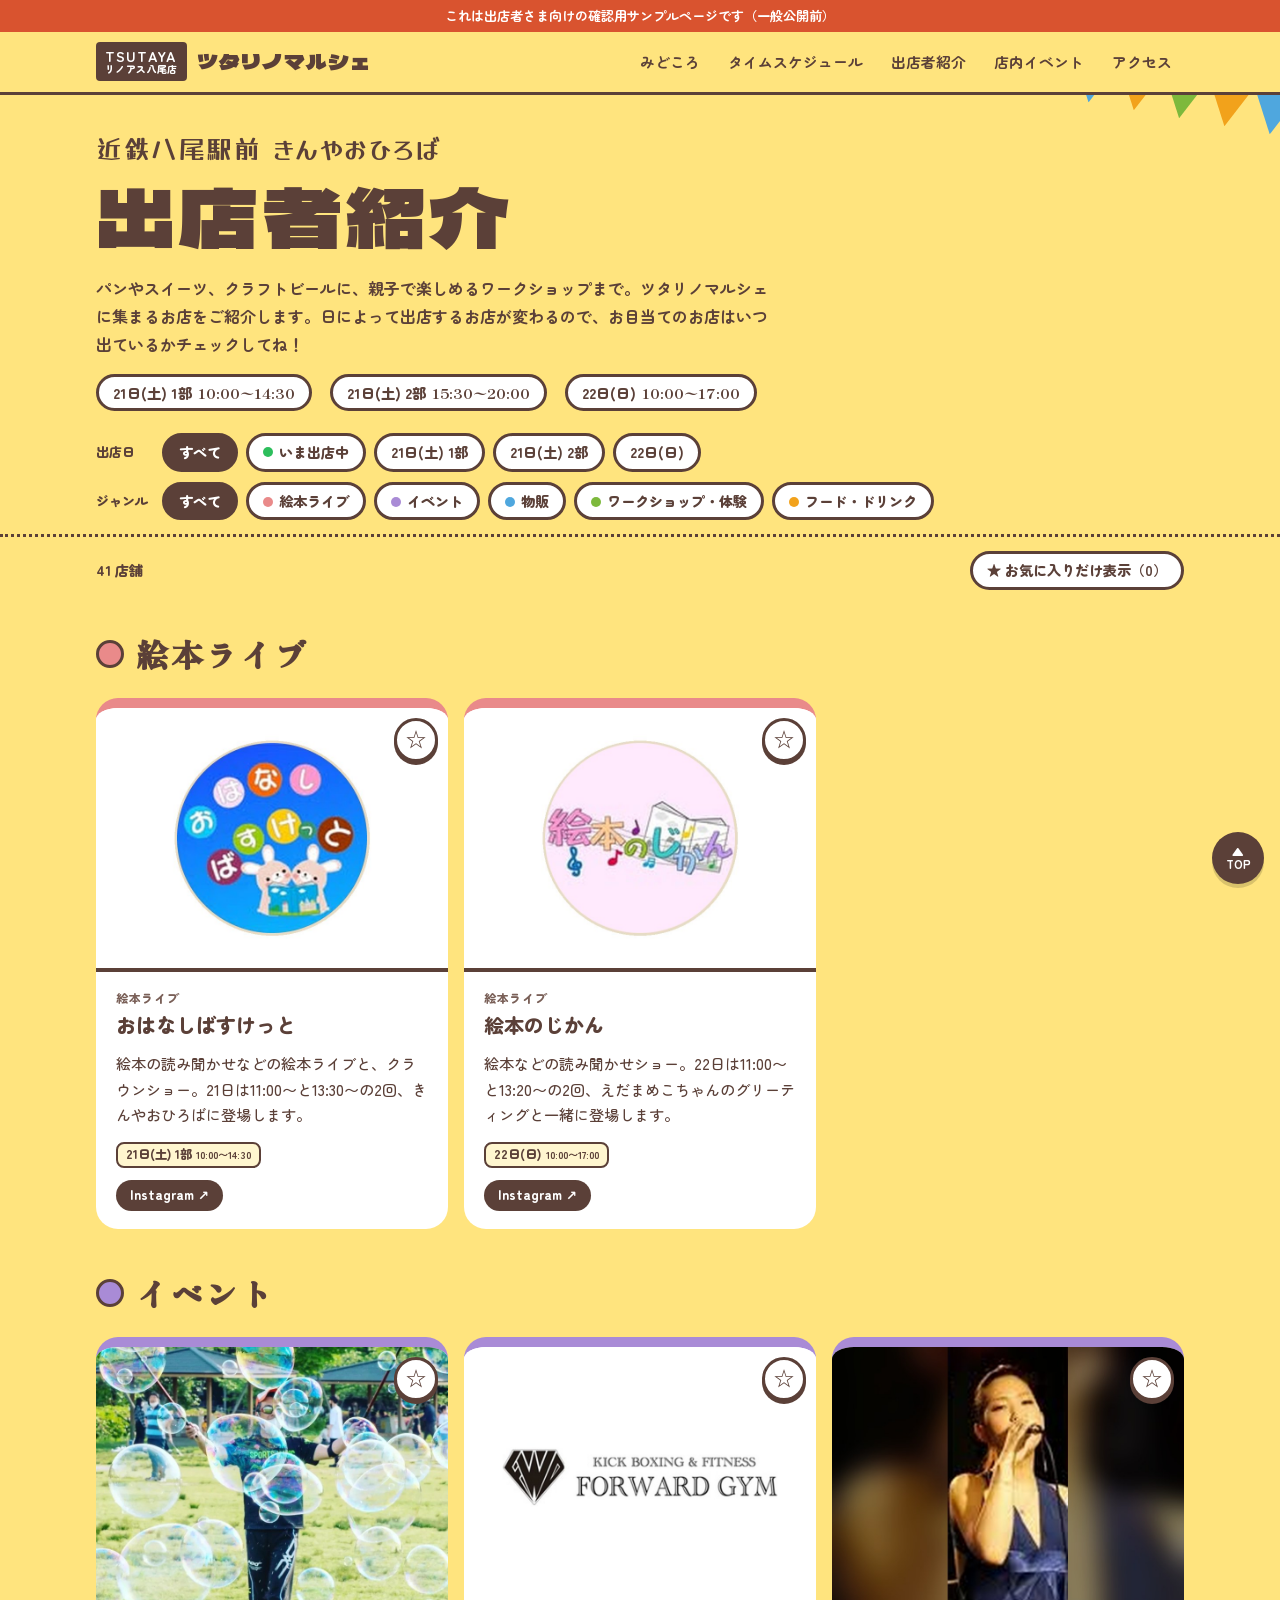
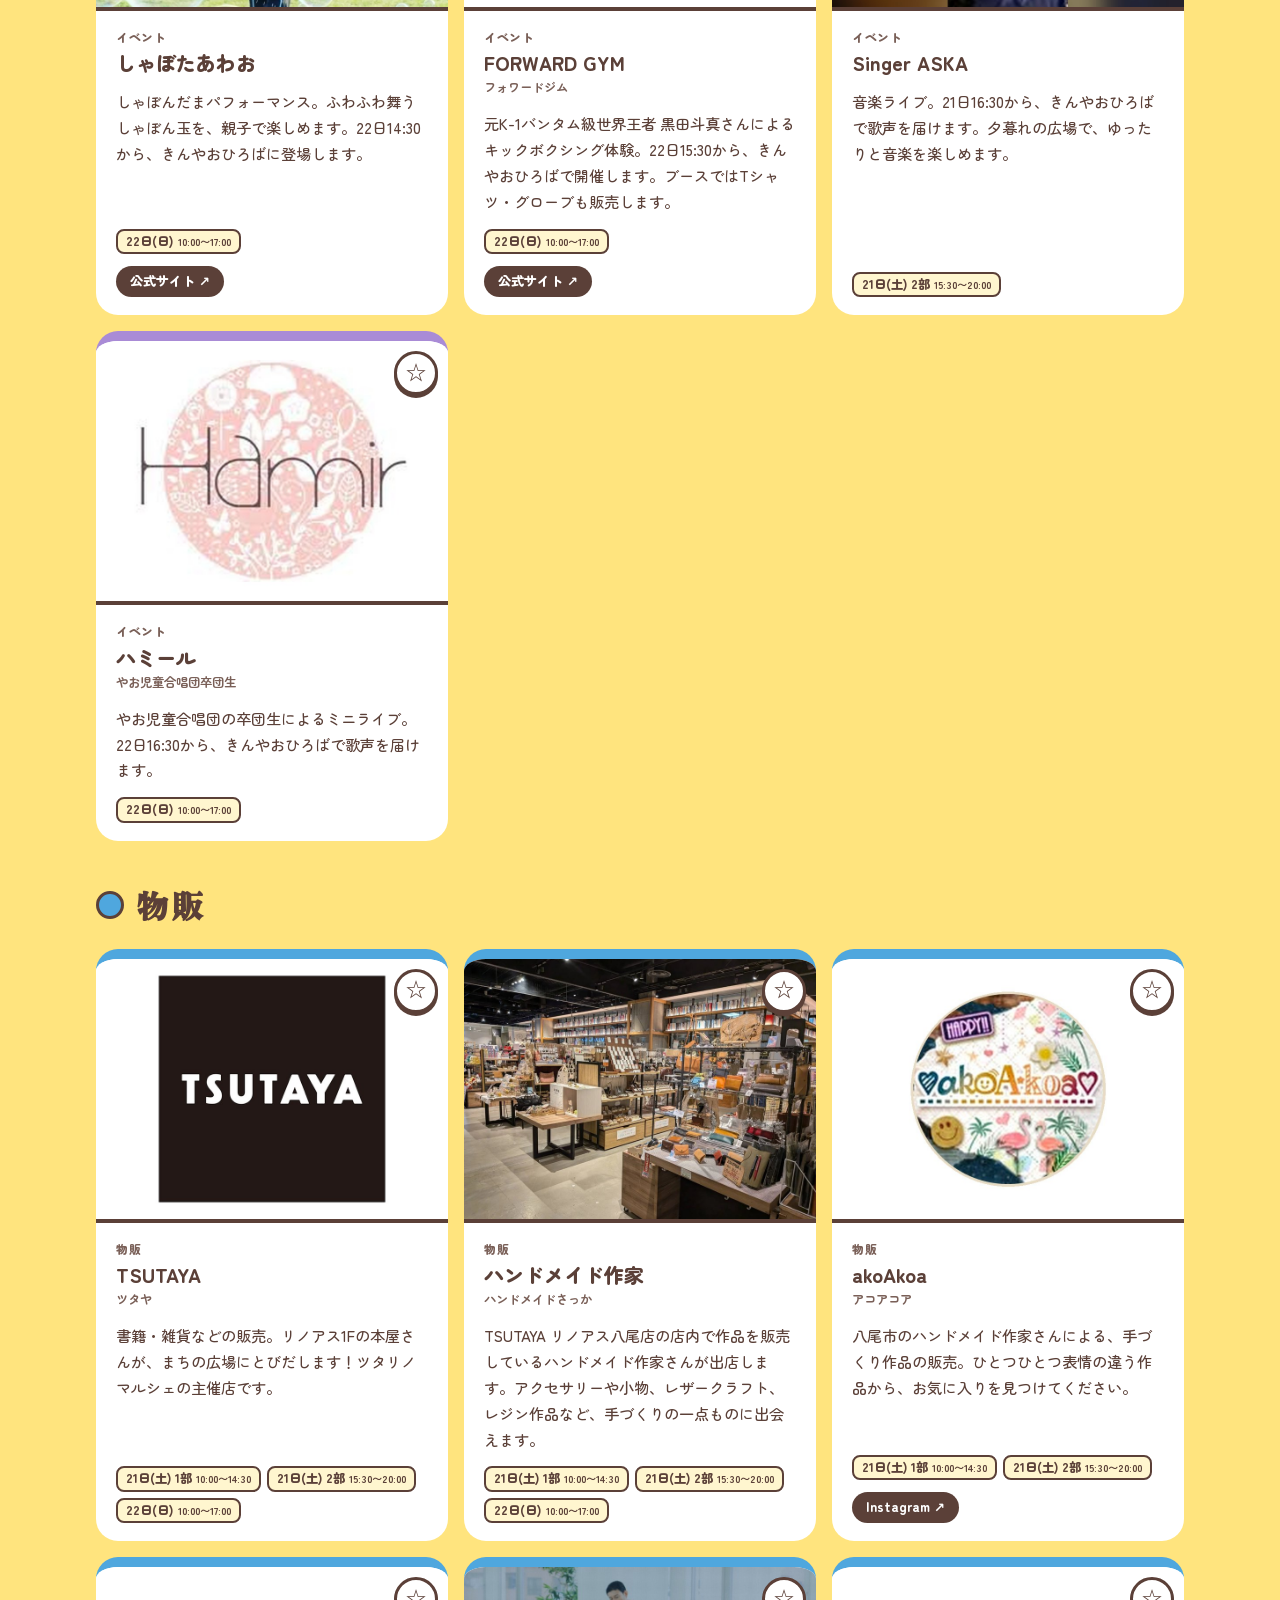
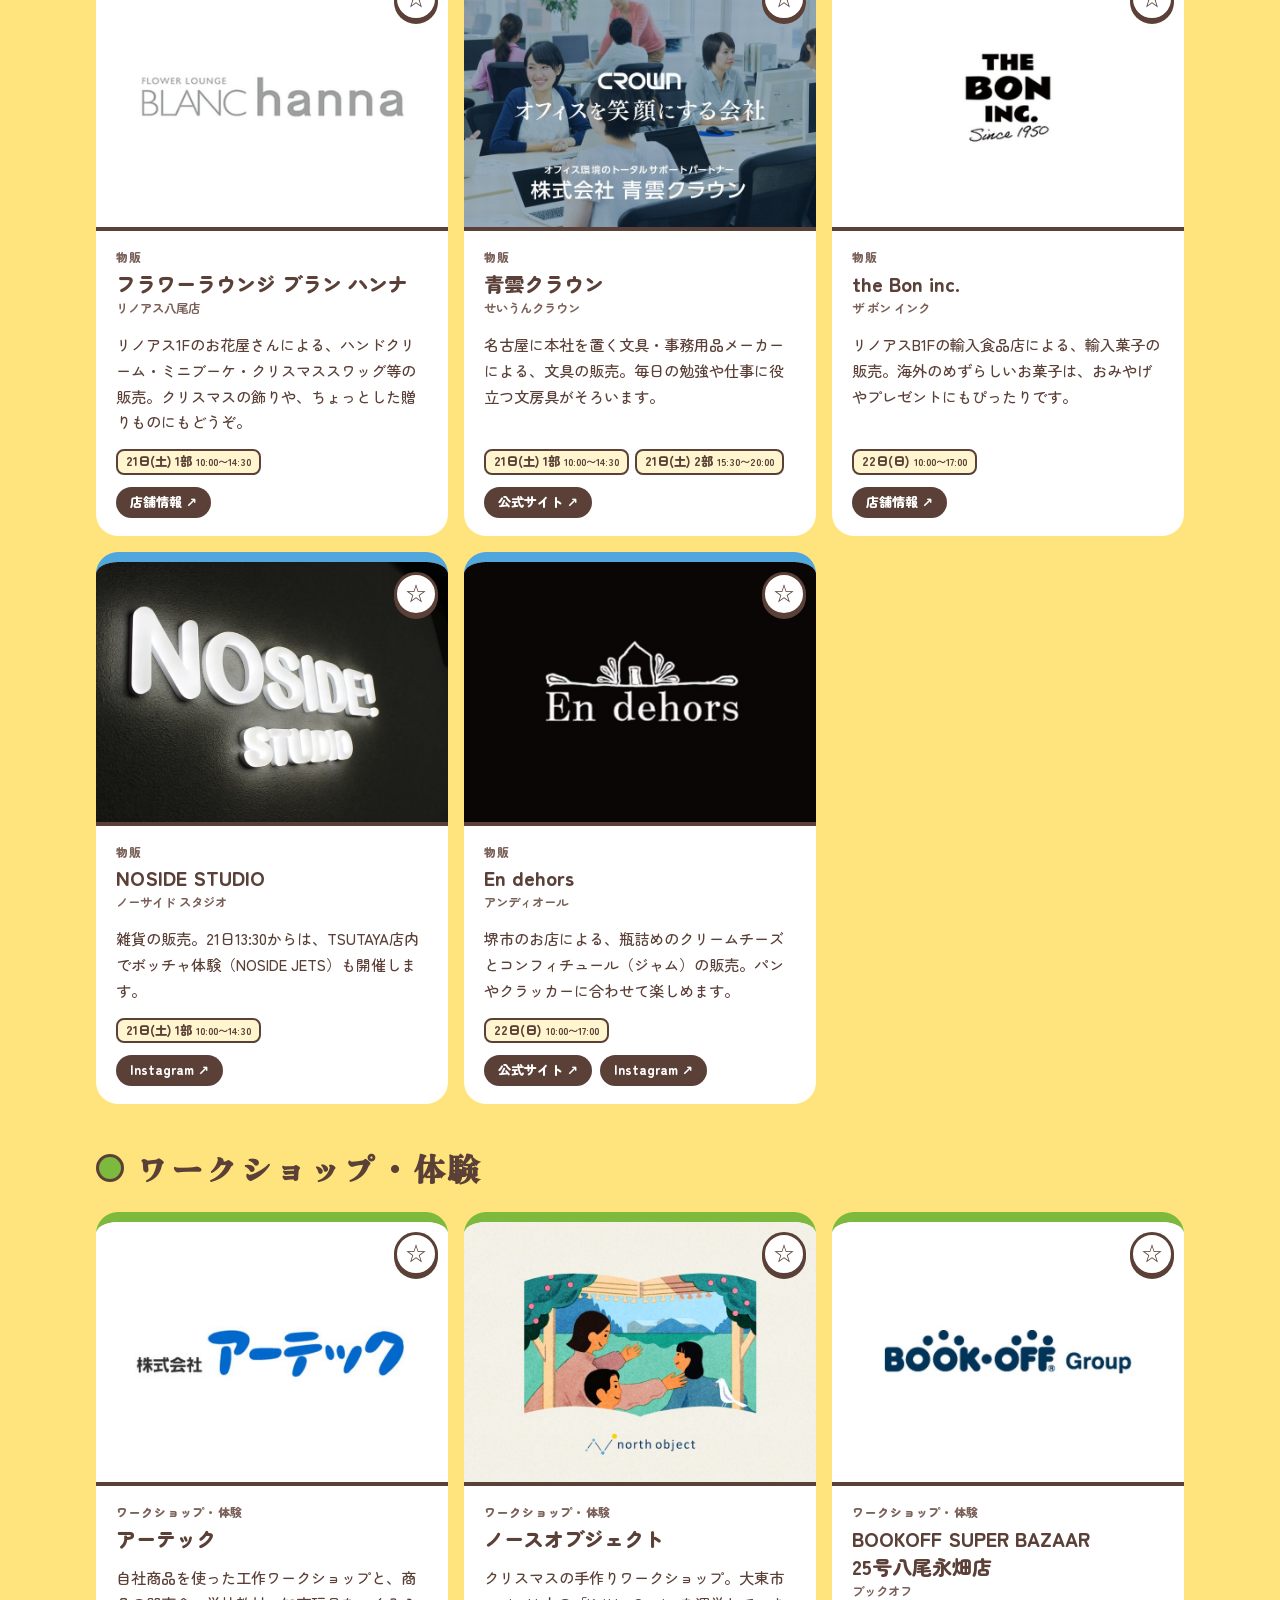
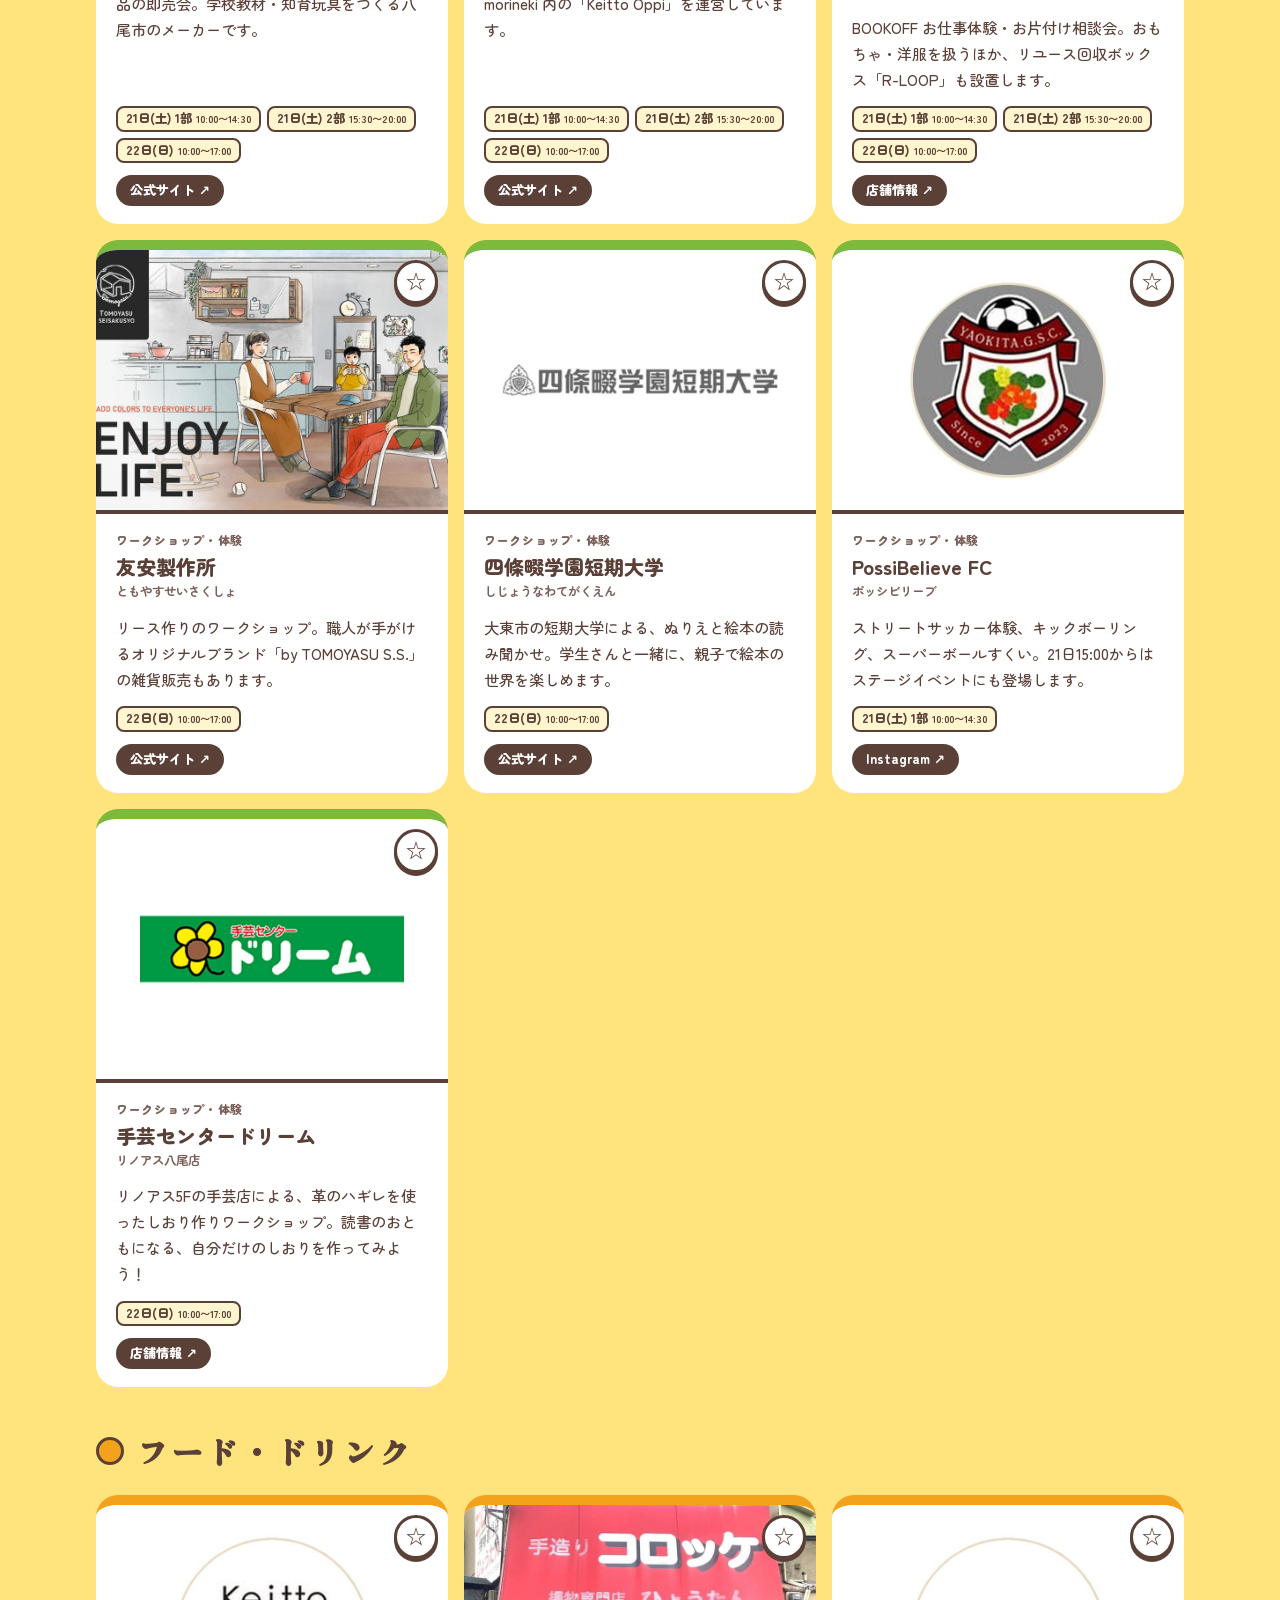
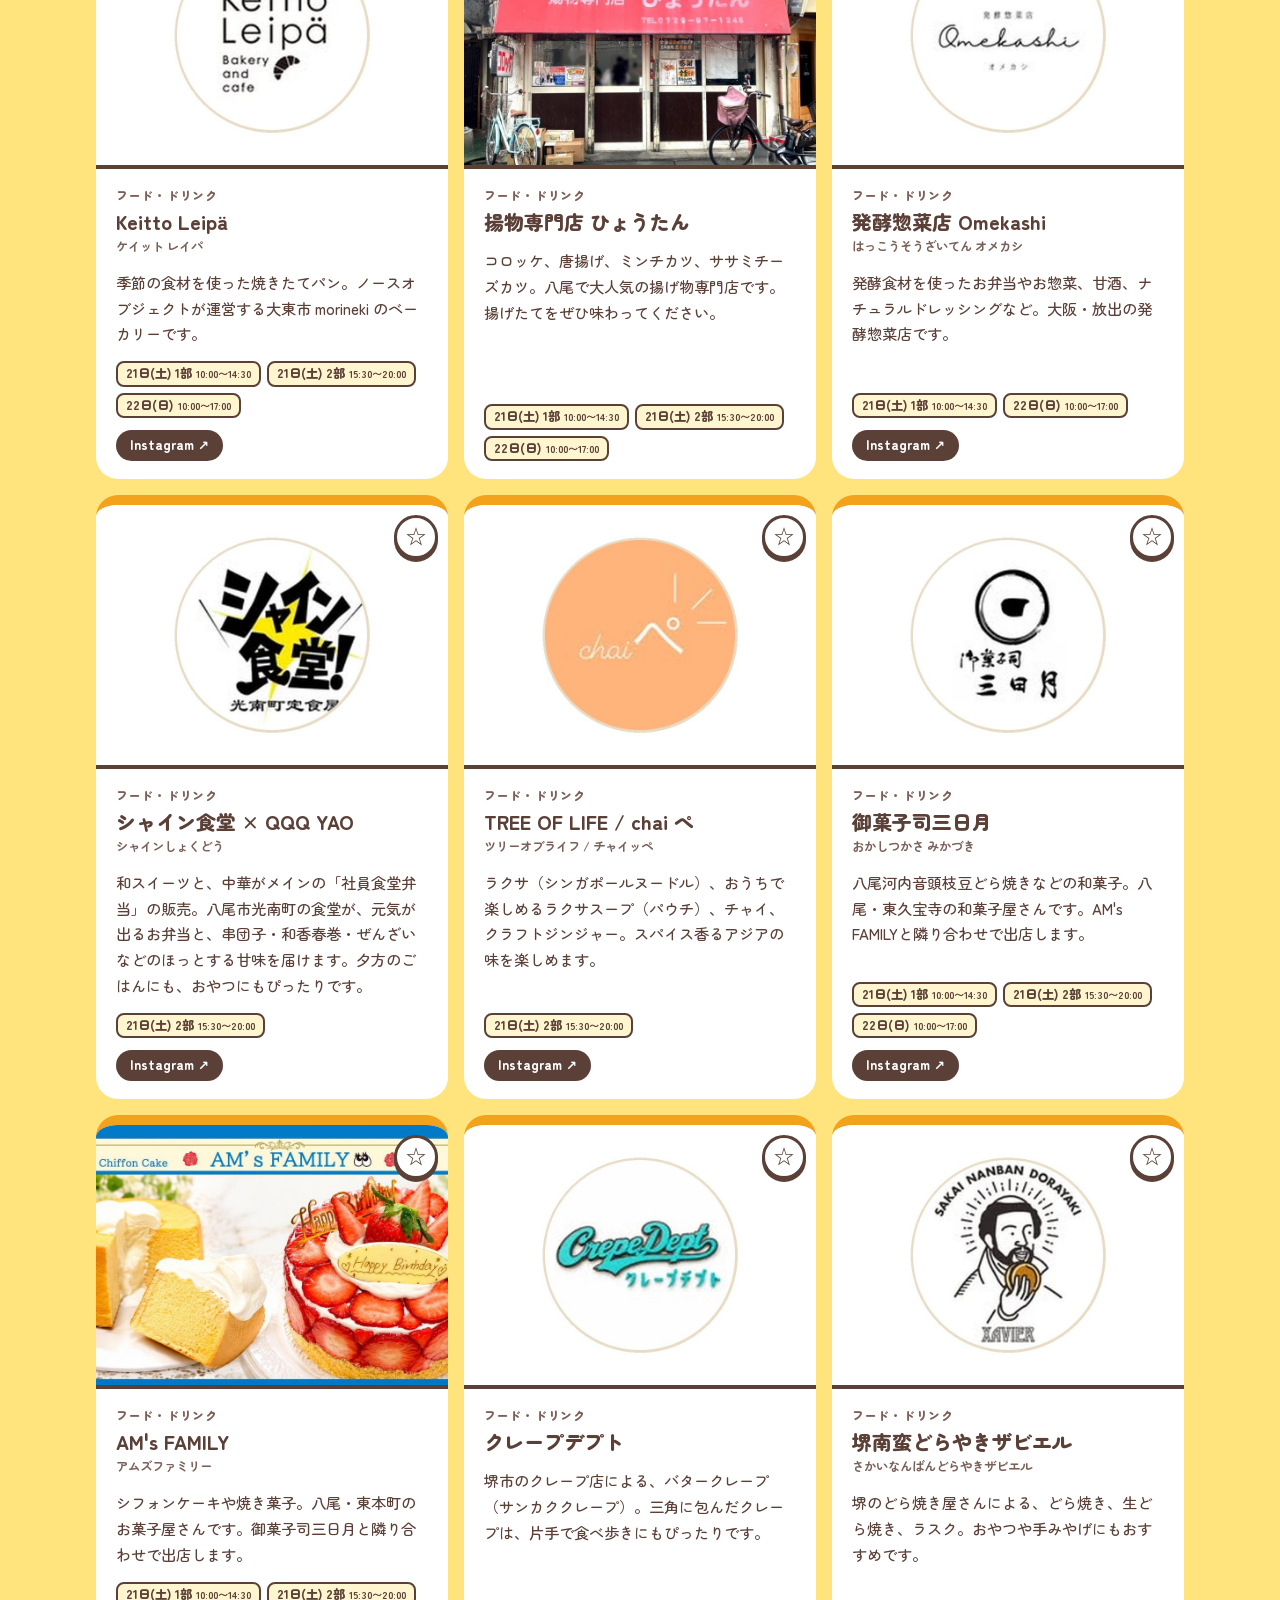
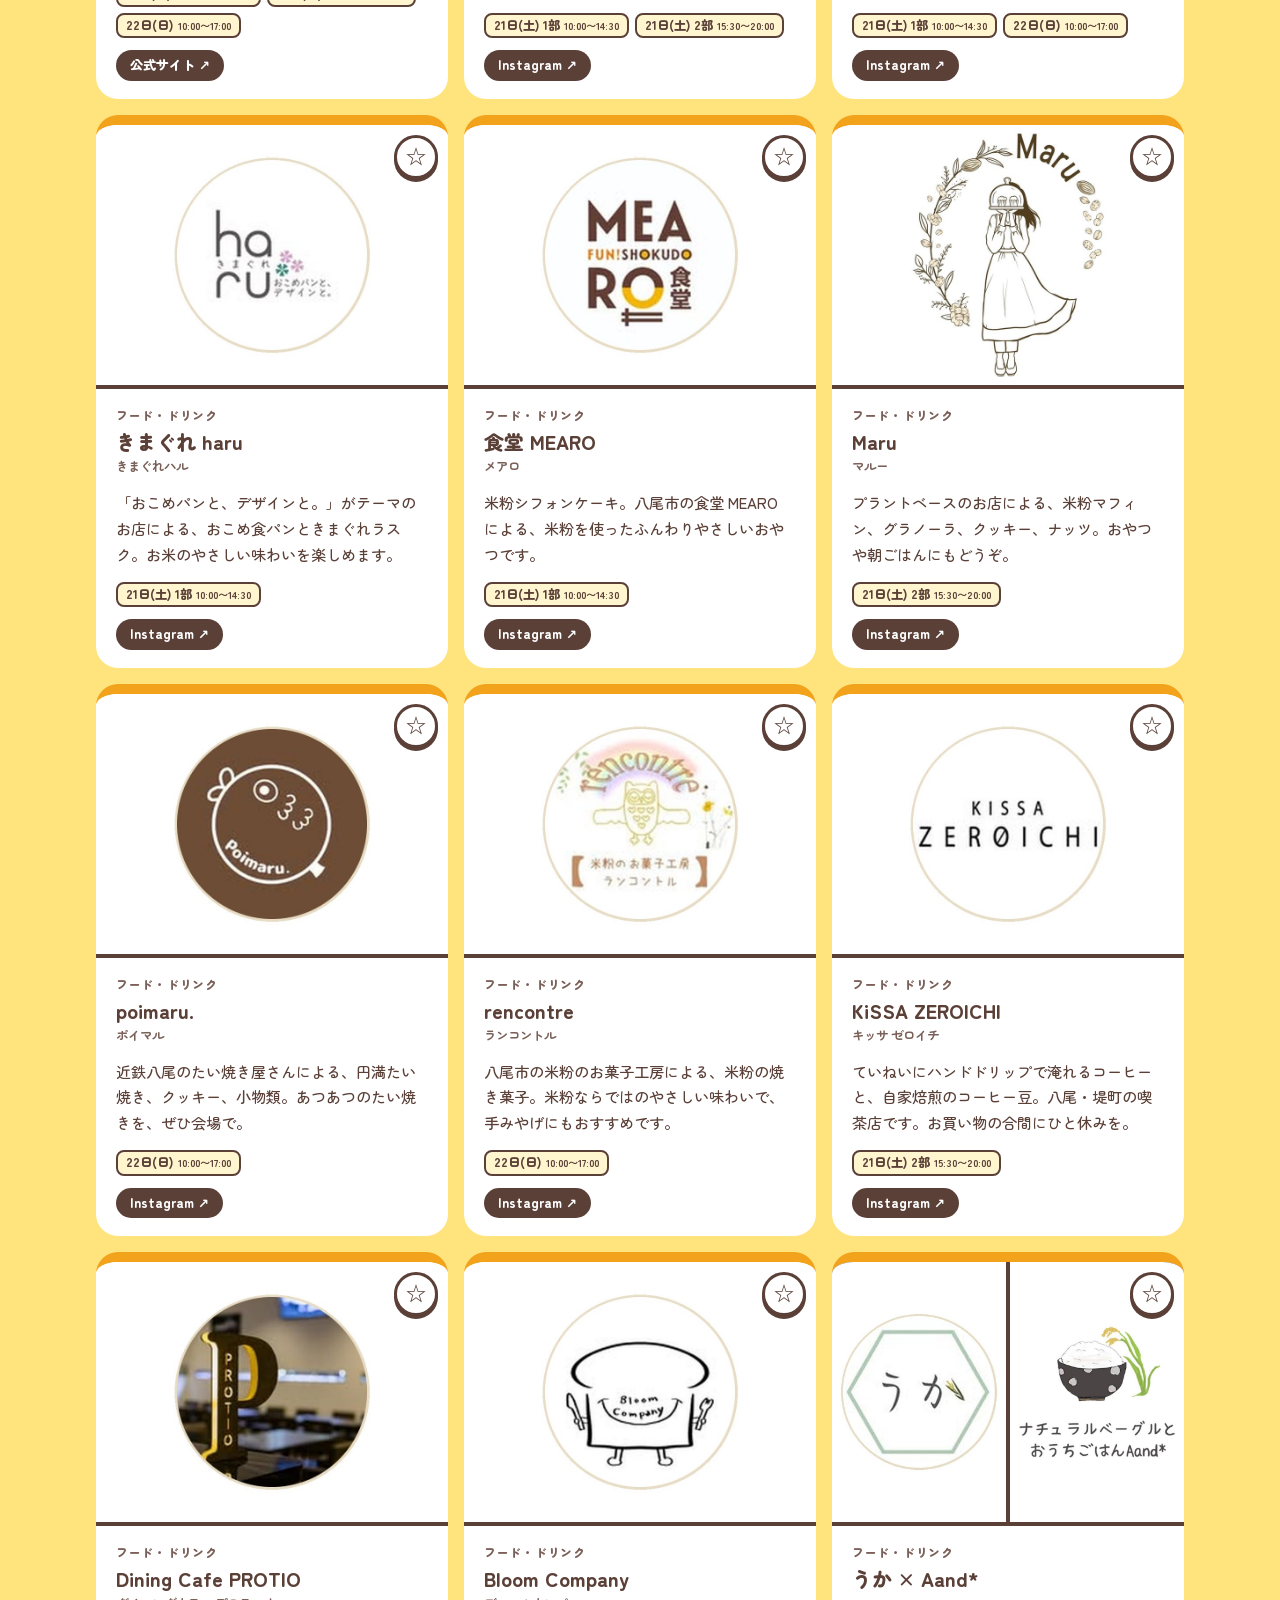
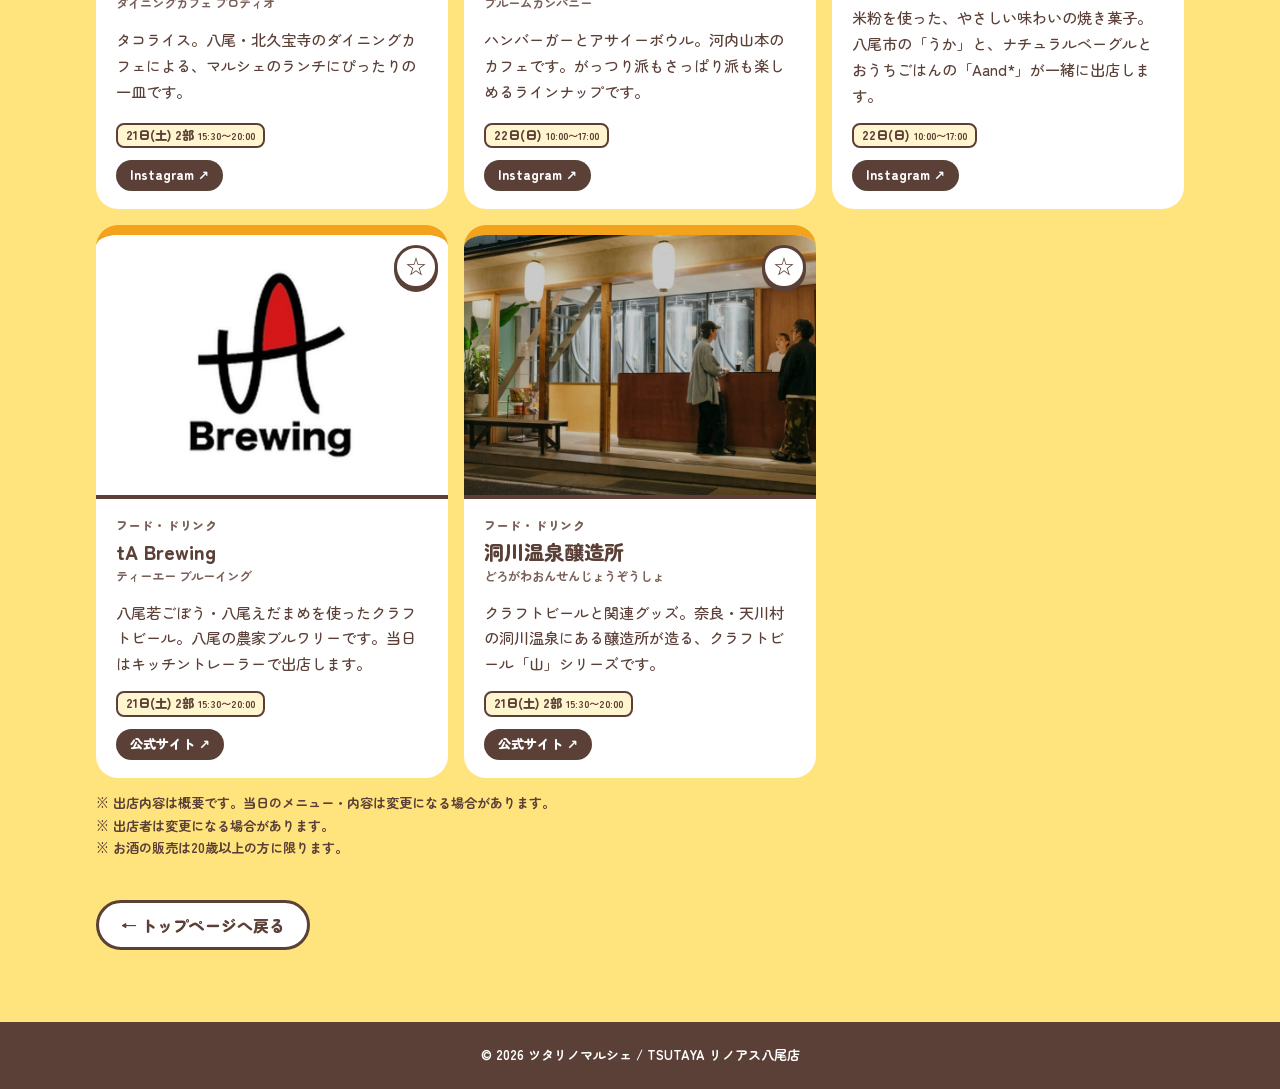
==== vendors.html @ a85e58d7 "Maru のリンクを Instagram に変更 Co-Authored-By: Claude Opus 5.5 <noreply@anthropic.com>" ====
<!doctype html>
<html lang="ja">
<head>
<meta charset="utf-8">
<meta name="viewport" content="width=device-width,initial-scale=1">
<!-- 確認用サンプル：本番公開時はこの行と下の sample-bar を削除 -->
<meta name="robots" content="noindex,nofollow">
<link rel="manifest" href="manifest.webmanifest">
<meta name="theme-color" content="#5B4038">
<link rel="icon" type="image/png" href="images/icons/icon-192.png">
<link rel="apple-touch-icon" href="images/icons/apple-touch-icon.png">
<meta name="apple-mobile-web-app-title" content="ツタリノ">
<title>出店者紹介｜ツタリノマルシェ</title>
<meta name="description" content="ツタリノマルシェ（2026年11月21日・22日 近鉄八尾駅前 きんやおひろば）に出店するお店・ワークショップの紹介。">
<link rel="preconnect" href="https://fonts.googleapis.com">
<link rel="preconnect" href="https://fonts.gstatic.com" crossorigin>
<link rel="stylesheet" href="https://fonts.googleapis.com/css2?family=Dela+Gothic+One&family=Yusei+Magic&family=Zen+Antique&family=Zen+Maru+Gothic:wght@500;700;900&family=Shippori+Mincho+B1:wght@700;800&display=swap">
<link rel="stylesheet" href="style.css?v=20261109i">
<style>
  .page-hero{position:relative;padding:36px 0 8px;overflow:hidden}
  .page-hero .bunting{position:absolute;top:0;right:-20px;transform:rotate(10deg);transform-origin:right top}
  .page-hero .catch{margin:0 0 4px;font-size:clamp(1.1rem,3.6vw,1.6rem)}
  .page-title{
    font-family:"Dela Gothic One",sans-serif;font-weight:400;margin:0;
    font-size:clamp(2.6rem,10vw,5rem);line-height:1.15;letter-spacing:.04em;
  }
  .page-lead{font-weight:700;margin:14px 0 0;max-width:42em}
  .times{display:flex;flex-wrap:wrap;gap:8px 18px;margin:16px 0 0;padding:0;list-style:none;font-weight:900;font-size:.9rem}
  .times li{background:#fff;border:3px solid var(--brown);border-radius:999px;padding:3px 14px}
  .times b{font-family:"Shippori Mincho B1",serif;font-weight:800;margin-left:6px}

  .controls{
    position:sticky;top:63px;z-index:30;background:var(--yellow);
    padding:14px 0 12px;border-bottom:3px dotted var(--brown);
  }
  .controls .row{display:flex;gap:8px;align-items:center;overflow-x:auto;padding-bottom:2px;scrollbar-width:none}
  .controls .row + .row{margin-top:8px}
  .controls .row::-webkit-scrollbar{display:none}
  .controls .lbl{flex:none;font-weight:900;font-size:.82rem;width:4.4em;white-space:nowrap}
  .controls button{
    flex:none;font:inherit;font-weight:900;font-size:.88rem;cursor:pointer;white-space:nowrap;
    border:3px solid var(--brown);background:#fff;color:var(--brown);border-radius:999px;padding:4px 14px;
  }
  .controls button[aria-pressed="true"]{background:var(--brown);color:#fff}
  .controls button .sw{display:inline-block;width:10px;height:10px;border-radius:50%;margin-right:6px;vertical-align:0}
  .count{font-weight:900;font-size:.88rem;margin:14px 0 0}

  .genre-block{margin-top:36px}
  .genre-block[hidden]{display:none}
  .genre-title{display:flex;align-items:center;gap:12px;margin:0 0 16px;font-family:"Zen Antique",serif;font-size:clamp(1.5rem,4.4vw,2rem);letter-spacing:.08em}
  .genre-title::before{content:"";width:22px;height:22px;border-radius:50%;border:3px solid var(--brown);background:var(--gc)}
  .vcards{display:grid;grid-template-columns:repeat(auto-fill,minmax(300px,1fr));gap:16px}
  @media(max-width:400px){.vcards{grid-template-columns:1fr}}
  .vcard{
    background:#fff;border-radius:22px;padding:0 20px 18px;display:flex;flex-direction:column;
    border-top:10px solid var(--gc);scroll-margin-top:170px;overflow:hidden;
  }
  .vcard .photo{
    position:relative;margin:0 -20px 16px;aspect-ratio:4/3;background:var(--gc);overflow:hidden;
    border-bottom:4px solid var(--brown);
  }
  .vcard .photo img{width:100%;height:100%;object-fit:cover}
  .vcard .photo .ph{
    position:absolute;inset:0;display:grid;place-items:center;align-content:center;gap:4px;color:#fff;
    background-image:radial-gradient(rgba(255,255,255,.28) 2px,transparent 2.5px);background-size:16px 16px;
  }
  .vcard .photo .ph b{
    font-family:"Dela Gothic One",sans-serif;font-weight:400;font-size:3.4rem;line-height:1;
    color:#fff;text-shadow:3px 3px 0 var(--brown);
  }
  .vcard .photo .ph span{
    font-size:.78rem;font-weight:900;background:var(--brown);border-radius:999px;padding:2px 12px;
  }
  .vcard .photo.has-img .ph{display:none}
  /* 写真2枚：左右に並べ、間に細い線 */
  .vcard .photo.multi{display:flex;gap:4px;background:var(--brown)}
  .vcard .photo.multi img{flex:1;min-width:0;background:#fff;object-fit:contain}
  .vcard[hidden]{display:none}
  .vcard:target{outline:4px solid var(--brown);outline-offset:3px}
  .vcard .gname{font-size:.74rem;font-weight:900;color:var(--brown-soft);letter-spacing:.06em}
  .vcard h3{margin:2px 0 0;font-size:1.25rem;font-weight:900;line-height:1.4}
  .vcard .kana{font-size:.78rem;font-weight:700;color:var(--brown-soft);margin:0}
  .vcard .desc{margin:12px 0 14px;font-size:.95rem;line-height:1.7}
  .vcard .desc.tbd{color:var(--brown-soft);font-size:.88rem}
  .vcard .when{display:flex;flex-wrap:wrap;gap:6px;margin-top:auto}
  .vcard .when span{
    background:var(--yellow-row);border:2px solid var(--brown);border-radius:8px;
    font-size:.78rem;font-weight:900;padding:2px 8px;line-height:1.4;
  }
  .vcard .when span small{font-weight:700;margin-left:4px}
  .vcard .links{display:flex;flex-wrap:wrap;gap:8px;margin-top:12px}
  .vcard .links a{
    font-size:.82rem;font-weight:900;text-decoration:none;background:var(--brown);color:#fff;
    border-radius:999px;padding:4px 14px;
  }
  .vcard .links a::after{content:" ↗"}
  .empty{font-weight:900;text-align:center;padding:40px 0}
  .back{display:inline-block;margin:40px 0 72px;font-weight:900;text-decoration:none;background:#fff;border:3px solid var(--brown);border-radius:999px;padding:8px 22px}
  /* ★お気に入り・いま出店中 */
  .vcard{position:relative}
  .fav-btn{
    position:absolute;right:10px;top:10px;z-index:2;width:44px;height:44px;border-radius:50%;
    border:3px solid var(--brown);background:#fff;color:var(--brown);font-size:1.4rem;line-height:1;cursor:pointer;
    display:grid;place-items:center;box-shadow:0 3px 0 var(--brown);
  }
  .fav-btn[aria-pressed="true"]{background:var(--orange);color:#fff}
  .count-row{display:flex;align-items:center;justify-content:space-between;gap:10px;flex-wrap:wrap;margin-top:14px}
  .count-row .count{margin:0}
  .fav-only{
    font:inherit;font-weight:900;font-size:.88rem;cursor:pointer;border:3px solid var(--brown);
    background:#fff;color:var(--brown);border-radius:999px;padding:4px 14px;
  }
  .fav-only[aria-pressed="true"]{background:var(--orange);color:#fff}
  .controls .now-btn{display:inline-flex;align-items:center;gap:6px}
  .controls .now-btn .live-dot{width:10px;height:10px}
</style>
</head>
<body>
<div class="sample-bar">これは出店者さま向けの<b>確認用サンプルページ</b>です（一般公開前）</div>

<header class="site-head">
  <div class="wrap">
    <a class="brand" href="index.html">
      <span class="brand-tag"><b>TSUTAYA</b>リノアス八尾店</span>
      <span class="brand-name">ツタリノマルシェ</span>
    </a>
    <button class="menu-btn" aria-expanded="false" aria-controls="nav">MENU</button>
    <nav class="nav" id="nav">
      <a href="index.html#pickup">みどころ</a>
      <a href="index.html#schedule">タイムスケジュール</a>
      <a href="vendors.html">出店者紹介</a>
      <a href="index.html#instore">店内イベント</a>
      <a href="index.html#access">アクセス</a>
    </nav>
  </div>
</header>

<main id="top">
  <div class="page-hero">
    <div class="bunting" aria-hidden="true"><i></i><i></i><i></i><i></i><i></i><i></i></div>
    <div class="wrap">
      <p class="catch">近鉄八尾駅前 きんやおひろば</p>
      <h1 class="page-title">出店者紹介</h1>
      <p class="page-lead">パンやスイーツ、クラフトビールに、親子で楽しめるワークショップまで。ツタリノマルシェに集まるお店をご紹介します。日によって出店するお店が変わるので、お目当てのお店はいつ出ているかチェックしてね！</p>
      <ul class="times" id="times"></ul>
    </div>
  </div>

  <div class="controls">
    <div class="wrap">
      <div class="row" role="group" aria-label="出店日で絞り込み" id="dayFilter">
        <span class="lbl">出店日</span>
        <button aria-pressed="true" data-day="all">すべて</button>
      </div>
      <div class="row" role="group" aria-label="ジャンルで絞り込み" id="genreFilter">
        <span class="lbl">ジャンル</span>
        <button aria-pressed="true" data-genre="all">すべて</button>
      </div>
    </div>
  </div>

  <div class="wrap">
    <div class="count-row"><p class="count" id="count"><span id="countNum"></span></p><button class="fav-only" id="favOnly" type="button" aria-pressed="false">★ お気に入りだけ表示（<b>0</b>）</button></div>
    <div id="list"></div>
    <p class="empty" id="empty" hidden>条件に合うお店がありません。</p>
    <p class="notes">※ 出店内容は概要です。当日のメニュー・内容は変更になる場合があります。<br>※ 出店者は変更になる場合があります。<br>※ お酒の販売は20歳以上の方に限ります。</p>
    <a class="back" href="index.html">← トップページへ戻る</a>
  </div>
</main>

<footer>© 2026 ツタリノマルシェ / TSUTAYA リノアス八尾店</footer>
<a class="to-top" href="#top" aria-label="ページの先頭へ">▲<br>TOP</a>

<script src="vendors-data.js?v=20261110d"></script>
<script src="live.js?v=20261109a"></script>
<script>
const esc = s => s.replace(/[&<>"]/g, c => ({ "&": "&amp;", "<": "&lt;", ">": "&gt;", '"': "&quot;" }[c]));

// ---- 時間帯の表示・フィルタボタン ----
document.getElementById("times").innerHTML =
  PARTS.map(p => `<li>${p.label}<b>${p.time}</b></li>`).join("");
const dayFilter = document.getElementById("dayFilter");
dayFilter.insertAdjacentHTML("beforeend", `<button aria-pressed="false" data-day="now" class="now-btn"><span class="live-dot"></span>いま出店中</button>`);
PARTS.forEach((p, i) => dayFilter.insertAdjacentHTML("beforeend", `<button aria-pressed="false" data-day="${i}">${p.label}</button>`));
const genreFilter = document.getElementById("genreFilter");
Object.entries(GENRES).forEach(([k, g]) => genreFilter.insertAdjacentHTML("beforeend",
  `<button aria-pressed="false" data-genre="${k}"><span class="sw" style="background:${g.color}"></span>${g.name}</button>`));

// ---- ジャンルごとにまとめてカードを描画（左右の列に分かれたジャンルは1つにまとめる） ----
const byGenre = {};
VENDOR_GROUPS.forEach(g => (byGenre[g.genre] ||= []).push(...g.items.filter(v => !v.alias)));
const list = document.getElementById("list");
Object.entries(byGenre).forEach(([key, items]) => {
  const g = GENRES[key];
  const cards = items.map(v => {
    const when = v.days.map((d, i) => d ? `<span>${PARTS[i].label}<small>${PARTS[i].time}</small></span>` : "").join("");
    const links = (v.links || []).map(([t, u]) => `<a href="${esc(u)}" target="_blank" rel="noopener">${esc(t)}</a>`).join("");
    const desc = v.desc
      ? `<p class="desc">${esc(v.desc)}</p>`
      : `<p class="desc tbd">出店内容は近日公開予定です。</p>`;
    // 写真は images/vendors/<id>.jpg に置くと表示される（ない間は「写真準備中」）。photos で2枚並べることもできる
    const photos = v.photos || [v.photo || `images/vendors/${v.id}.jpg`];
    const on = Live.fav.has(v.id);
    return `<article class="vcard" id="${v.id}" data-days="${v.days.join("")}" style="--gc:${g.color}">
      <button class="fav-btn" type="button" data-fav="${v.id}" aria-pressed="${on}" aria-label="${esc(v.name)}をお気に入りに${on ? "登録済み" : "追加"}">${on ? "★" : "☆"}</button>
      <div class="photo${photos.length > 1 ? " multi" : ""}">
        ${photos.map(src => `<img src="${esc(src)}" alt="${esc(v.name)}" loading="lazy"
          onload="this.parentNode.classList.add('has-img')" onerror="this.remove()">`).join("")}
        <div class="ph"><b>${esc([...v.name][0])}</b><span>写真準備中</span></div>
      </div>
      <span class="gname">${g.name}</span>
      <h3>${v.lines ? v.lines.map(l => `<span class="nw">${esc(l)}</span>`).join(" ") : esc(v.name)}</h3>
      ${v.kana ? `<p class="kana">${esc(v.kana)}</p>` : ""}
      ${desc}
      <div class="when">${when}</div>
      ${links ? `<div class="links">${links}</div>` : ""}
    </article>`;
  }).join("");
  list.insertAdjacentHTML("beforeend",
    `<div class="genre-block" data-genre="${key}" style="--gc:${g.color}">
      <h2 class="genre-title"><span>${g.lines ? g.lines.map(l => `<span class="nw">${l}</span>`).join("") : g.name}</span></h2>
      <div class="vcards">${cards}</div>
    </div>`);
});

// ---- 絞り込み ----
let day = "all", genre = "all", onlyFav = false;
function apply() {
  let n = 0;
  // 「いま出店中」は、いまの時刻から部を決める（営業時間外は 0 件）
  const dayIdx = day === "now" ? Live.currentPart() : day;
  list.querySelectorAll(".genre-block").forEach(block => {
    let shown = 0;
    const genreOk = genre === "all" || block.dataset.genre === genre;
    block.querySelectorAll(".vcard").forEach(c => {
      const ok = genreOk && (day === "all" || (dayIdx >= 0 && c.dataset.days[dayIdx] === "1")) && (!onlyFav || Live.fav.has(c.id));
      c.hidden = !ok;
      if (ok) shown++;
    });
    block.hidden = shown === 0;
    n += shown;
  });
  document.getElementById("countNum").textContent = `${n} 店舗`;
  const empty = document.getElementById("empty");
  empty.hidden = n > 0;
  empty.textContent = onlyFav && Live.fav.size() === 0 ? "まだお気に入りがありません。気になるお店の ☆ をタップしてください。"
    : day === "now" && dayIdx < 0 ? nowClosedMsg()
    : "条件に合うお店がありません。";
}
function bind(group, attr, set) {
  group.addEventListener("click", e => {
    const b = e.target.closest("button");
    if (!b) return;
    group.querySelectorAll("button").forEach(x => x.setAttribute("aria-pressed", x === b));
    set(b.dataset[attr]);
    apply();
  });
}
bind(dayFilter, "day", v => day = v);
bind(genreFilter, "genre", v => genre = v);

// 営業時間外に「いま出店中」を押したときの案内
function nowClosedMsg() {
  const st = Live.status();
  if (st.state === "before" || st.state === "before-today") return "いまは開催前です。11/21(土) 10:00 から、出店中のお店がここに表示されます。";
  if (st.state === "after") return "ツタリノマルシェは終了しました。ご来場ありがとうございました！";
  return `いまは出店時間外です。次は ${PARTS[st.next].label}（${PARTS[st.next].time}）です。`;
}

// ★ お気に入り
list.addEventListener("click", e => {
  const b = e.target.closest(".fav-btn");
  if (!b) return;
  const on = Live.fav.toggle(b.dataset.fav);
  b.setAttribute("aria-pressed", on);
  b.setAttribute("aria-label", b.getAttribute("aria-label").replace(/(登録済み|追加)$/, on ? "登録済み" : "追加"));
  b.textContent = on ? "★" : "☆";
  updateFavBtn();
  if (onlyFav) apply();
});
const favBtn = document.getElementById("favOnly");
function updateFavBtn() { favBtn.querySelector("b").textContent = Live.fav.size(); }
favBtn.addEventListener("click", () => {
  onlyFav = !onlyFav;
  favBtn.setAttribute("aria-pressed", onlyFav);
  apply();
});
updateFavBtn();

// トップの「いま出店中のお店を見る」から来たとき
if (new URLSearchParams(location.search).get("show") === "now") dayFilter.querySelector('[data-day="now"]').click();
apply();

// ---- メニュー ----
const menuBtn = document.querySelector(".menu-btn"), nav = document.getElementById("nav");
menuBtn.addEventListener("click", () => {
  const open = nav.classList.toggle("open");
  menuBtn.setAttribute("aria-expanded", open);
});
</script>
</body>
</html>
---- style.css ----
:root{
    --yellow:#FFE47E;
    --yellow-soft:#FFF1B8;
    --yellow-row:#FFF6CF;
    --brown:#5B4038;
    --brown-soft:#7A6058;
    --white:#FFFFFF;
    --green:#7DB93C;
    --green-deep:#2F6B4A;
    --orange:#F2A21B;
    --blue:#4FA7DE;
    --red:#D9532F;
    --radius:28px;
  }
  *{box-sizing:border-box}
  html{scroll-behavior:smooth;scroll-padding-top:72px}
  body{
    margin:0;background:var(--yellow);color:var(--brown);
    font-family:"Zen Maru Gothic","Hiragino Maru Gothic ProN",system-ui,sans-serif;
    font-weight:500;line-height:1.75;-webkit-font-smoothing:antialiased;overflow-x:hidden;
  }
  img{max-width:100%;display:block}
  a{color:inherit}
  .wrap{max-width:1120px;margin-inline:auto;padding-inline:16px}
  .serif{font-family:"Shippori Mincho B1",serif;font-weight:800}
  .antique{font-family:"Zen Antique",serif}

  /* ---------- bunting ---------- */
  .bunting{display:flex;gap:0;pointer-events:none}
  .bunting i{
    width:46px;height:44px;flex:none;
    clip-path:polygon(0 0,100% 0,50% 100%);
  }
  .bunting i:nth-child(4n+1){background:var(--orange)}
  .bunting i:nth-child(4n+2){background:var(--blue)}
  .bunting i:nth-child(4n+3){background:var(--orange)}
  .bunting i:nth-child(4n+4){background:var(--green)}

  /* ---------- header ---------- */
  .site-head{
    position:sticky;top:0;z-index:50;background:var(--yellow);
    border-bottom:3px solid var(--brown);
  }
  .site-head .wrap{display:flex;align-items:center;justify-content:space-between;height:60px;gap:12px}
  .brand{display:flex;align-items:center;gap:10px;text-decoration:none}
  .brand-tag{
    background:var(--brown);color:#fff;font-weight:900;line-height:1.1;
    font-size:.62rem;padding:6px 9px;border-radius:4px;letter-spacing:.04em;
  }
  .brand-tag b{display:block;font-size:.9rem;letter-spacing:.08em}
  .brand-name{font-family:"Dela Gothic One",sans-serif;font-size:1.3rem;letter-spacing:.04em;white-space:nowrap}
  @media(max-width:480px){.brand-name{font-size:1.05rem}.brand-tag{font-size:.55rem;white-space:nowrap}}
  .nav{display:flex;gap:4px}
  .nav a{
    text-decoration:none;font-weight:700;font-size:.92rem;padding:6px 12px;border-radius:999px;
  }
  .nav a:hover{background:var(--brown);color:#fff}
  .menu-btn{display:none;background:var(--brown);color:#fff;border:0;border-radius:999px;
    font:inherit;font-weight:700;padding:6px 16px;cursor:pointer}
  @media(max-width:860px){
    .menu-btn{display:block}
    .nav{
      display:none;position:absolute;top:63px;left:0;right:0;flex-direction:column;
      background:var(--yellow);border-bottom:3px solid var(--brown);padding:8px 16px 16px;
    }
    .nav.open{display:flex}
    .nav a{padding:12px 14px;font-size:1rem}
  }

  /* ---------- hero ---------- */
  .hero{position:relative;padding:28px 0 40px;overflow:hidden}
  .hero .bunting.tr{position:absolute;top:0;right:-20px;transform:rotate(14deg);transform-origin:right top}
  .catch{
    font-family:"Yusei Magic",sans-serif;font-size:clamp(1.5rem,5vw,3rem);
    margin:12px 0 18px;letter-spacing:.06em;line-height:1.3;
  }
  .book{position:relative;padding:clamp(48px,8vw,90px) clamp(16px,5vw,64px) clamp(56px,9vw,100px)}
  .book svg.bg{position:absolute;inset:0;width:100%;height:100%;z-index:0}
  .book > *:not(.bg){position:relative;z-index:1}
  .title{
    font-family:"Dela Gothic One",sans-serif;font-weight:400;margin:0;
    font-size:clamp(2.6rem,17vw,11.5rem);line-height:1.02;letter-spacing:.04em;
    text-align:center;
  }
  .title span{display:block;white-space:nowrap}
  .title span:first-child{transform:rotate(-2deg)}
  .hero-illust{position:absolute;z-index:2}
  .hero-illust.book-man{right:5%;top:2%;width:clamp(60px,10vw,120px)}
  .hero-illust.family{left:2%;bottom:6%;width:clamp(60px,11vw,130px)}

  .hero-info{
    display:grid;grid-template-columns:1.1fr 1fr;gap:24px;align-items:center;margin-top:28px;
  }
  @media(max-width:760px){.hero-info{grid-template-columns:1fr}}
  .stall{width:100%;max-width:520px;margin-inline:auto}
  .info-rows{display:grid;gap:18px}
  .info-row{display:flex;gap:14px;align-items:flex-start}
  .badge-circle{
    flex:none;width:64px;height:64px;border-radius:50%;background:var(--brown);color:#fff;
    display:grid;place-items:center;font-weight:900;font-size:1.05rem;
  }
  .date-big{font-size:clamp(2.6rem,8vw,4.4rem);line-height:1;margin:0;letter-spacing:-.01em;white-space:nowrap}
  .date-big small{font-size:.38em;vertical-align:.2em}
  .date-big .yr{display:block;font-size:.34em;margin-left:1.2em;margin-bottom:2px}
  .date-big .wk{font-size:.42em}
  .time-line{font-weight:900;font-size:clamp(.95rem,2.6vw,1.12rem);margin:10px 0 0}
  .time-line span{white-space:nowrap;margin-right:1em}
  .place{font-weight:900;font-size:clamp(1.15rem,3.4vw,1.6rem);line-height:1.45;margin:6px 0 0}
  .countdown{
    display:inline-flex;align-items:baseline;gap:8px;margin-top:6px;justify-self:start;
    background:#fff;border:4px solid var(--brown);border-radius:999px;padding:6px 28px 8px;
    font-weight:900;font-size:clamp(1.1rem,3.2vw,1.4rem);box-shadow:0 5px 0 var(--brown);
  }
  .countdown b{font-family:"Shippori Mincho B1",serif;font-size:2.6em;line-height:.9;color:var(--red)}

  /* ---------- section ---------- */
  section{padding:56px 0}
  .sec-title{
    font-family:"Zen Antique",serif;font-size:clamp(1.8rem,5vw,2.6rem);
    margin:0 0 24px;letter-spacing:.08em;display:flex;align-items:center;gap:14px;flex-wrap:wrap;
  }
  .sec-title small{
    font-family:"Zen Maru Gothic",sans-serif;font-size:.9rem;font-weight:900;letter-spacing:.1em;
    background:var(--brown);color:#fff;padding:3px 12px;border-radius:6px;
  }
  .card{background:#fff;border-radius:var(--radius);padding:clamp(20px,4vw,36px)}

  /* ---------- highlights ---------- */
  .pick-grid{display:grid;grid-template-columns:1.25fr 1fr;gap:22px}
  @media(max-width:860px){.pick-grid{grid-template-columns:1fr}}
  /* ---- みどころ左側：3つの目玉カード ---- */
  .features{display:grid;gap:26px}
  .feature{
    position:relative;border:4px solid var(--brown);box-shadow:7px 7px 0 var(--brown);
    padding-top:clamp(44px,6vw,52px);overflow:hidden;
  }
  .feat-no{
    position:absolute;left:0;top:0;z-index:2;background:var(--brown);color:#fff;font-weight:900;
    font-size:.78rem;letter-spacing:.12em;padding:6px 16px 6px 18px;border-radius:0 0 18px 0;
  }
  .feat-no b{font-family:"Shippori Mincho B1",serif;font-size:1.25rem;margin-left:4px;vertical-align:-.08em}
  .feat-illust{position:absolute;right:clamp(12px,3vw,26px);top:clamp(12px,2.5vw,20px);width:clamp(70px,13vw,112px);height:auto}

  .pill{
    flex:none;width:74px;height:74px;border-radius:50%;background:var(--brown);color:#fff;
    display:grid;place-items:center;text-align:center;font-weight:900;font-size:.82rem;line-height:1.2;
  }

  /* 01 絵本：緑の上帯 */
  .ehon{background:#fff;border-color:var(--brown)}
  .ehon::before{content:"";position:absolute;left:0;right:0;top:0;height:10px;background:var(--green)}
  .ehon h3{
    font-family:"Zen Antique",serif;font-weight:400;font-size:clamp(2.2rem,6.6vw,3.6rem);
    line-height:1.2;margin:0 0 18px;letter-spacing:.08em;
  }
  .ehon-day{display:flex;gap:14px;align-items:center;padding:12px 0;border-top:2px dotted var(--yellow)}
  .ehon-day .d{font-size:clamp(2rem,6vw,2.8rem);line-height:1;white-space:nowrap;min-width:4.4em}
  .ehon-logo{flex:none;width:clamp(48px,9vw,64px);height:auto}
  .ehon-day .d small{font-size:.45em}
  .ehon-day .what{font-weight:900;font-size:1.05rem;line-height:1.5}
  .tag{
    display:inline-block;background:var(--brown);color:#fff;font-size:.7rem;font-weight:900;
    border-radius:999px;padding:1px 10px;margin-left:6px;vertical-align:.15em;white-space:nowrap
  }

  /* 02 星空映画：夜空のカード */
  .hoshi{
    display:flex;gap:18px;align-items:center;color:#FFF7DA;
    background:
      linear-gradient(160deg,#1E2A55,#33407A 60%,#4B4F8C);
  }
  .hoshi .pill{background:var(--yellow);color:var(--brown)}
  .hoshi .feat-no{background:var(--yellow);color:var(--brown)}
  .hoshi h4{font-family:"Zen Antique",serif;font-weight:400;font-size:clamp(1.9rem,5.6vw,2.8rem);margin:0;line-height:1.2;color:#fff;letter-spacing:.06em}
  .hoshi p{margin:2px 0 0;font-weight:700}
  .hoshi .when{font-size:clamp(1.8rem,5.4vw,2.6rem);line-height:1.1;margin-top:6px;color:var(--yellow)}
  .hoshi .when small{font-size:.5em}

  /* 03 ハンドメイド：オレンジ＋旗 */
  .handmade{background:var(--orange);text-align:center;container-type:inline-size;padding-top:clamp(64px,9vw,76px)}
  .bunting.mini{position:absolute;left:0;right:0;top:0;justify-content:center;overflow:hidden}
  .bunting.mini i{width:34px;height:30px}
  .bunting.mini i:nth-child(4n+1),.bunting.mini i:nth-child(4n+3){background:#fff}
  .hm-title{
    display:block;white-space:nowrap;font-family:"Zen Antique",serif;letter-spacing:.06em;
    font-size:min(2.6rem,calc(100cqi / 15.5));
  }
  .hm-sub{margin:6px 0 0;font-weight:900;font-size:.95rem}

  .ev-list{list-style:none;margin:0;padding:0;display:grid;gap:10px}
  .ev-list li{display:flex;gap:10px;font-weight:900;line-height:1.45}
  .ev-list li::before{
    content:"";flex:none;width:15px;height:15px;border-radius:50%;margin-top:.25em;
    border:3px solid var(--brown);background:var(--orange);
  }
  .ev-list li.in::before{background:var(--green)}
  .ev-list li small{display:block;font-weight:700;font-size:.82rem;color:var(--brown-soft)}
  .legend{display:flex;gap:16px;margin-top:16px;font-size:.85rem;font-weight:900;flex-wrap:wrap}
  .legend span{display:inline-flex;align-items:center;gap:6px}
  .legend span::before{content:"";width:13px;height:13px;border-radius:50%;border:3px solid var(--brown);background:var(--orange)}
  .legend .in::before{background:var(--green)}

  /* ---------- schedule ---------- */
  .tabs{display:flex;gap:8px;margin-bottom:-3px;position:relative;z-index:1}
  .tab{
    font:inherit;font-weight:900;border:3px solid var(--brown);border-bottom:0;cursor:pointer;
    background:var(--yellow-soft);color:var(--brown);border-radius:16px 16px 0 0;padding:10px 18px;
    font-size:clamp(.95rem,3vw,1.1rem);
  }
  .tab[aria-selected="true"]{background:var(--brown);color:#fff}
  .sched{border:3px solid var(--brown);border-radius:0 18px 18px 18px;background:#fff;overflow:hidden}
  .sched-head{
    background:var(--brown);color:#fff;padding:12px 20px;font-size:clamp(1.3rem,4vw,1.8rem);
    font-family:"Shippori Mincho B1",serif;font-weight:800;
  }
  .sched-head small{font-size:.6em}
  .sched-body{display:grid;grid-template-columns:1fr 1fr}
  @media(max-width:700px){.sched-body{grid-template-columns:1fr}}
  .sched-col{padding:18px 20px 22px}
  .sched-col + .sched-col{border-left:3px dotted var(--yellow)}
  @media(max-width:700px){.sched-col + .sched-col{border-left:0;border-top:3px dotted var(--yellow)}}
  .sched-col h4{margin:0 0 12px;font-size:1rem;font-weight:900;display:flex;align-items:center;gap:8px}
  .sched-col h4::before{content:"";width:14px;height:14px;border-radius:50%;border:3px solid var(--brown);background:var(--orange)}
  .sched-col.in h4::before{background:var(--green)}
  .sched-col h4 span{font-weight:700;font-size:.8rem;color:var(--brown-soft)}
  .tl{list-style:none;margin:0;padding:0;position:relative}
  /* 時刻(52px) ｜ 〇（中心 x=74px） ｜ 内容(100px〜) */
  .tl::before{content:"";position:absolute;left:73px;top:10px;bottom:10px;width:3px;background:var(--yellow)}
  .tl li{display:grid;grid-template-columns:52px 1fr;column-gap:48px;padding:9px 10px 9px 0;position:relative;line-height:1.5}
  .tl li:nth-child(odd){background:linear-gradient(90deg,transparent 90px,var(--yellow-row) 90px)}
  .tl time{font-family:"Shippori Mincho B1",serif;font-weight:800;font-size:1.08rem;text-align:right}
  .tl li::after{
    content:"";position:absolute;left:66px;top:14px;width:16px;height:16px;border-radius:50%;
    background:#fff;border:3px solid var(--orange);
  }
  .sched-col.in .tl li::after{border-color:var(--green)}
  .tl b{font-weight:900;display:block}
  .tl span{font-size:.85rem;color:var(--brown-soft);font-weight:700}
  .tl .end{font-size:.8rem;color:var(--brown-soft);font-weight:700;margin-left:4px}
  .notes{font-size:.82rem;margin:14px 0 0;font-weight:700}

  /* ---------- vendors ---------- */
  .filter{display:flex;flex-wrap:wrap;gap:8px;margin-bottom:18px}
  .filter button{
    font:inherit;font-weight:900;font-size:.92rem;cursor:pointer;
    border:3px solid var(--brown);background:#fff;color:var(--brown);border-radius:999px;padding:6px 16px;
  }
  .filter button[aria-pressed="true"]{background:var(--brown);color:#fff}
  .vendor-grid{display:grid;grid-template-columns:1fr 1fr;gap:18px;align-items:start}
  @media(max-width:860px){.vendor-grid{grid-template-columns:1fr}}
  .vtable{width:100%;border-collapse:collapse;background:#fff;border:4px solid var(--brown);font-size:.95rem}
  .vtable th{background:var(--brown);color:#fff;font-weight:900;padding:6px 4px;font-size:.78rem;line-height:1.2}
  .vtable th.cat-h{text-align:left;padding-left:12px;font-size:.95rem}
  .vtable td{padding:7px 6px;border-bottom:1px solid #EADFC6;line-height:1.35}
  .vtable tr:nth-child(even) td{background:var(--yellow-row)}
  .vtable td.cat{
    font-weight:900;background:#fff !important;border-right:2px solid var(--brown);
    width:6.2em;font-size:.88rem;vertical-align:top;padding-left:10px;
  }
  .vtable tr.first td{border-top:3px solid var(--brown)}
  .vtable td.name{font-weight:700}
  .vtable td.name small{display:block;font-size:.72rem;font-weight:500}
  .vtable td.dot{width:3.1em;text-align:center;border-left:1px dotted #CDBFA5}
  .vtable td.dot i{display:inline-block;width:16px;height:16px;border-radius:50%;background:var(--brown);vertical-align:middle}
  .vtable tr.dim td:not(.cat){opacity:.22}
  .part-note{font-size:.82rem;font-weight:700;margin:12px 0 0}

  /* ---------- in-store ---------- */
  .instore-head{display:flex;align-items:center;gap:14px;flex-wrap:wrap;margin-bottom:18px}
  .instore-head h3{font-family:"Dela Gothic One",sans-serif;font-weight:400;margin:0;font-size:clamp(1.3rem,4.4vw,2rem);letter-spacing:.06em}
  .instore-grid{display:grid;grid-template-columns:1fr 1fr;gap:12px 32px}
  @media(max-width:700px){.instore-grid{grid-template-columns:1fr}}

  /* ---------- access ---------- */
  .access-grid{display:grid;grid-template-columns:1fr 1fr;gap:22px}
  @media(max-width:760px){.access-grid{grid-template-columns:1fr}}
  .venue{display:flex;gap:14px;align-items:flex-start;margin-bottom:18px}
  .venue .badge-circle{width:52px;height:52px;font-size:.85rem;border:3px solid var(--brown)}
  .venue.out .badge-circle{background:var(--orange);color:var(--brown)}
  .venue.in .badge-circle{background:var(--green);color:var(--brown)}
  .venue h4{margin:0;font-size:1.2rem;font-weight:900}
  .venue p{margin:2px 0 0;font-size:.9rem}
  .map{border-radius:var(--radius);overflow:hidden;border:4px solid var(--brown);min-height:300px;background:#fff}
  .map iframe{width:100%;height:100%;min-height:300px;border:0;display:block}

  /* ---------- flyer ---------- */
  .flyers{display:grid;grid-template-columns:1fr 1fr;gap:18px}
  @media(max-width:600px){.flyers{grid-template-columns:1fr}}
  .flyers a{display:block;border-radius:16px;overflow:hidden;border:4px solid var(--brown);background:#fff;transition:transform .15s}
  .flyers a:hover{transform:translateY(-3px) rotate(-.4deg)}

  /* ---------- contact / footer ---------- */
  .contact{text-align:center}
  .contact .label{
    display:inline-block;border:3px solid var(--brown);border-radius:999px;padding:2px 18px;font-weight:900;
  }
  .contact .shop{font-family:"Dela Gothic One",sans-serif;font-size:clamp(1.4rem,5vw,2.4rem);margin:10px 0 0;letter-spacing:.04em}
  .tel{
    display:inline-block;font-family:"Dela Gothic One",sans-serif;text-decoration:none;
    font-size:clamp(2rem,8vw,3.6rem);line-height:1.2;letter-spacing:.02em;
  }
  .tel small{font-size:.45em;margin-right:.2em}
  /* 協力者：役割ラベル＋お名前を中央にそろえて並べる */
  .thanks{margin-top:30px;padding-top:24px;border-top:3px dotted var(--yellow)}
  .thanks h3{font-family:"Zen Antique",serif;font-weight:400;font-size:clamp(1.3rem,3.6vw,1.7rem);letter-spacing:.1em;margin:0 0 14px}
  .thanks dl{display:grid;gap:10px;margin:0 auto;width:fit-content;max-width:100%;text-align:left}
  .thanks dl > div{display:grid;grid-template-columns:8.5em 1fr;align-items:baseline;gap:12px}
  .thanks dt{
    justify-self:end;font-size:.78rem;font-weight:900;background:var(--yellow);border-radius:999px;
    padding:2px 12px;white-space:nowrap;
  }
  .thanks dd{margin:0;font-weight:700;font-size:.95rem;line-height:1.6}
  @media(max-width:560px){
    .thanks dl > div{grid-template-columns:1fr;gap:4px;text-align:center}
    .thanks dt{justify-self:center}
  }
  footer{background:var(--brown);color:#fff;text-align:center;padding:22px 16px;font-size:.82rem;font-weight:700}
  .to-top{
    position:fixed;right:16px;bottom:16px;z-index:40;width:52px;height:52px;border-radius:50%;
    background:var(--brown);color:#fff;display:grid;place-items:center;text-decoration:none;
    font-weight:900;font-size:.72rem;line-height:1.1;text-align:center;box-shadow:0 4px 0 rgba(0,0,0,.15);
  }
  .vtable td.name a{text-decoration:none}
  .vtable td.name a:hover{text-decoration:underline}
  .more-btn{
    display:inline-block;background:var(--brown);color:#fff;text-decoration:none;font-weight:900;
    font-size:1.1rem;border-radius:999px;padding:12px 32px;box-shadow:0 4px 0 rgba(0,0,0,.18);
  }
  .more-btn:hover{transform:translateY(-2px)}
  .ehon .callout{
    font-family:"Yusei Magic",sans-serif;font-size:clamp(1rem,3vw,1.2rem);margin:0 0 6px;letter-spacing:.06em;
  }
  .tl span + .end{margin-left:4px}
  .tl b + span:not(.end){display:block}
  /* 単語の途中で改行させない */
  .nw{display:inline-block;white-space:nowrap}
  /* スマホでは説明文を日付・ロゴの下に回す */
  @media(max-width:560px){
    .ehon-day{flex-wrap:wrap;row-gap:6px}
    .ehon-day .d{min-width:0}
    .ehon-day .what{flex-basis:100%}
  }
  /* えだまめこちゃん：チラシと同じく「エ」の上に乗せる */
  .title .ttl-last{display:inline-block;position:relative}
  .mameko{
    position:absolute;right:-.3em;bottom:.7em;width:.6em;padding:0;border:0;background:none;
    cursor:pointer;font:inherit;-webkit-tap-highlight-color:transparent;
  }
  .edamameko{
    display:block;width:100%;height:auto;transform-origin:50% 100%;
    animation:mameko-idle 6s ease-in-out infinite;
  }
  /* ふだん：ゆらゆら2往復 → しゃがんで、ぴょん！ */
  @keyframes mameko-idle{
    0%,100%{transform:rotate(-4deg)}
    14%{transform:rotate(4deg)}
    28%{transform:rotate(-4deg)}
    42%{transform:rotate(4deg)}
    54%{transform:rotate(0)}
    60%{transform:scale(1.1,.88)}
    68%{transform:translateY(-.22em) scale(.94,1.08)}
    75%{transform:translateY(0) scale(1.08,.92)}
    80%{transform:scale(1)}
  }
  /* タップ：くるっと大ジャンプ */
  .mameko.jump .edamameko{animation:mameko-jump .8s ease-out}
  @keyframes mameko-jump{
    0%{transform:scale(1.12,.85)}
    40%{transform:translateY(-.5em) rotate(180deg) scale(.95,1.05)}
    75%{transform:translateY(0) rotate(360deg) scale(1.1,.9)}
    100%{transform:rotate(360deg) scale(1)}
  }
  .mameko-bubble{
    position:absolute;right:70%;bottom:95%;white-space:nowrap;pointer-events:none;
    font-family:"Zen Maru Gothic",sans-serif;font-weight:900;font-size:clamp(.75rem,2.2vw,1rem);letter-spacing:.02em;
    background:#fff;color:var(--brown);border:3px solid var(--brown);border-radius:16px 16px 4px 16px;
    padding:4px 12px;opacity:0;transform:translateY(6px) scale(.8);transform-origin:100% 100%;
    transition:opacity .2s,transform .2s;
  }
  .mameko-bubble.show{opacity:1;transform:none}
  @media(prefers-reduced-motion:reduce){.edamameko,.mameko.jump .edamameko{animation:none}}
  /* 最初は「タップしてね！」をぽよぽよ表示（タップしたら消える） */
  .mameko-bubble.hint{background:var(--orange);animation:hint-bob 1.6s ease-in-out infinite}
  .mameko-bubble.hint::before{content:"👆 "}
  @keyframes hint-bob{0%,100%{transform:translateY(0)}50%{transform:translateY(-5px)}}
  @media(prefers-reduced-motion:reduce){.mameko-bubble.hint{animation:none}}
  /* 月が見出しに重ならないよう右に余白をとる。スマホでは月を薄くして背景に */
  .hoshi{padding-right:calc(clamp(70px,13vw,112px) + clamp(12px,3vw,26px) + 6px)}
  @media(max-width:560px){.hoshi{padding-right:clamp(20px,4vw,36px)}}
  .hoshi > div,.hoshi .pill{position:relative;z-index:1}
  @media(max-width:560px){.hoshi .moon{opacity:.35}}
  .pick-grid{align-items:start}
  /* スマホ：吹き出しを小さくして、えだまめこちゃんの真上に */
  @media(max-width:560px){
    .mameko-bubble{font-size:.66rem;padding:2px 8px;border-width:2px;right:-30%;bottom:108%;border-radius:12px 12px 3px 12px}
  }
  /* とても狭いスマホ（〜370px）でヘッダーが収まるように */
  @media(max-width:370px){
    .site-head .wrap{gap:6px}
    .brand{gap:6px}
    .brand-name{font-size:.9rem}
    .menu-btn{padding:5px 12px;font-size:.85rem}
  }
  /* 02 星空映画：縦に積んで、見出しと日時は1行に収める */
  .hoshi{display:block;padding-right:clamp(20px,4vw,36px);container-type:inline-size}
  .hoshi .moon{width:clamp(54px,9vw,80px);top:clamp(10px,2vw,16px);opacity:1}
  .hoshi-body{position:relative;z-index:1}
  .night{
    display:inline-block;background:var(--yellow);color:var(--brown);font-weight:900;font-size:.85rem;
    letter-spacing:.12em;border-radius:999px;padding:3px 14px;
  }
  .hoshi h4{white-space:nowrap;font-size:min(3rem,calc(100cqi / 7.9));margin-top:8px}
  .hoshi p{font-size:clamp(.9rem,2.4vw,1.05rem)}
  .hoshi .when{white-space:nowrap;font-size:min(2.6rem,calc(100cqi / 8.6));margin-top:10px}
  /* みどころ右側：左の3枚と同じ作りのカードにして、高さもそろえる */
  .pick-grid{align-items:stretch}
  .more{display:flex;flex-direction:column;background:#fff}
  .more::before{content:"";position:absolute;left:0;right:0;top:0;height:10px;background:var(--orange)}
  .more-title{
    font-family:"Zen Antique",serif;font-weight:400;font-size:clamp(1.9rem,4.6vw,2.8rem);
    line-height:1.25;margin:0 0 20px;letter-spacing:.08em;
  }
  .ev-group{border-radius:18px;padding:16px 18px;margin-bottom:16px}
  .ev-group.in{background:#EEF6E2}
  .ev-group.out{background:var(--yellow-row);flex:1;display:flex;flex-direction:column}
  .ev-group h4{
    display:flex;align-items:baseline;flex-wrap:wrap;gap:4px 10px;margin:0 0 12px;
  }
  .ev-group h4 span{
    font-size:.95rem;font-weight:900;color:#fff;border-radius:999px;padding:2px 14px;
    border:3px solid var(--brown);
  }
  .ev-group.in h4 span{background:var(--green)}
  .ev-group.out h4 span{background:var(--orange)}
  .ev-group h4 small{font-size:.78rem;font-weight:700;color:var(--brown-soft)}
  .ev-group .ev-list{gap:0}
  .ev-group .ev-list li{padding:9px 0;border-top:2px dotted rgba(91,64,56,.18)}
  .ev-group .ev-list li:first-child{border-top:0;padding-top:2px}
  .ev-group.out .ev-list{flex:1;display:flex;flex-direction:column;justify-content:space-between}
  .more-link{
    align-self:flex-start;margin-top:4px;font-weight:900;text-decoration:none;background:var(--brown);color:#fff;
    border-radius:999px;padding:8px 22px;box-shadow:0 4px 0 rgba(0,0,0,.18);
  }
  .more-link:hover{transform:translateY(-2px)}
  /* 見出しが右上の星に重ならないよう、カード幅に合わせて文字サイズを決める */
  .more{container-type:inline-size}
  .more .feat-illust{width:clamp(48px,7vw,64px)}
  .more-title{font-size:clamp(1.5rem,calc((100cqi - 64px) / 8.6),2.6rem)}
  @media(max-width:560px){.ev-group{padding:14px 10px 14px 12px}}
  /* 見出し(b)の中の区切り用 span は見出しと同じ文字に */
  .tl b .nw{font-size:inherit;color:inherit;font-weight:inherit}
  /* 主催・お問い合わせ：上に茶色の帯、電話番号はタップしやすく */
  .contact{padding-top:clamp(32px,5vw,44px)}
  .contact::before{content:"";position:absolute;left:0;right:0;top:0;height:10px;background:var(--brown)}
  .contact .tel{
    margin-top:12px;background:var(--yellow-soft);border:3px solid var(--brown);border-radius:999px;
    padding:2px 28px 4px;box-shadow:0 5px 0 var(--brown);
  }
  .contact .tel:hover{transform:translateY(-2px)}
  .contact .tel{white-space:nowrap}
  @media(max-width:560px){
    .contact .tel{padding:2px 14px 4px}
    .contact .shop{font-size:1.2rem}
  }
  /* 電話番号は枠の幅に収まる大きさに（cqi = .contact の幅基準） */
  .contact{container-type:inline-size}
  .contact .tel{font-size:min(3.6rem,calc((100cqi - 40px) / 10.6))}
  /* みどころカード上部の写真（カードの端まで広げる） */
  .feature{--pt:clamp(44px,6vw,52px);--px:clamp(20px,4vw,36px)}
  .feat-photo{
    position:relative;margin:calc(-1 * var(--pt)) calc(-1 * var(--px)) 18px;
    aspect-ratio:16/9;overflow:hidden;border-bottom:4px solid var(--brown);background:var(--yellow-soft);
  }
  .feat-photo img{width:100%;height:100%;object-fit:cover;display:block}
  .feat-photo.duo{display:flex;gap:4px;background:var(--brown);aspect-ratio:2/1}
  .feat-photo.duo img{flex:1;min-width:0}
  .photo-note{
    position:absolute;right:10px;bottom:8px;font-size:.7rem;font-weight:700;color:#fff;
    background:rgba(0,0,0,.45);border-radius:999px;padding:2px 10px;
  }
  .ehon::before{z-index:3}
  /* 03 ハンドメイド：写真の上に旗を重ねる */
  .handmade{padding-top:var(--pt)}
  .handmade .bunting.mini{z-index:3}
  /* 左の写真付きカードが高くなったので、右のカードは高さを合わせず、スクロールに合わせてついてくる */
  .pick-grid{align-items:start}
  .ev-group.out .ev-list{justify-content:flex-start}
  @media(min-width:861px){.more{position:sticky;top:84px}}
  .feat-no{z-index:4}
  /* 02 星空映画：右に映画ポスター */
  .hoshi{display:grid;grid-template-columns:1fr clamp(100px,30%,180px);gap:clamp(14px,3vw,24px);align-items:center;padding-right:clamp(20px,4vw,36px)}
  .hoshi-body{container-type:inline-size;min-width:0}
  .hoshi h4{font-size:min(3rem,calc(100cqi / 7.4))}
  .hoshi .when{font-size:min(2.6rem,calc(100cqi / 8.2))}
  .poster{margin:0;position:relative;z-index:1}
  .poster img{
    display:block;width:100%;height:auto;border:4px solid #fff;border-radius:6px;
    box-shadow:0 6px 18px rgba(0,0,0,.35);transform:rotate(2.5deg);
  }
  @media(max-width:560px){
    .hoshi{grid-template-columns:1fr}
    .poster{width:62%;justify-self:center;margin-top:6px}
  }
  /* 確認用サンプルの帯（本番公開時に削除） */
  .sample-bar{
    background:var(--red);color:#fff;text-align:center;font-weight:700;font-size:.82rem;
    padding:6px 12px;line-height:1.5;
  }
  /* ---------- お知らせの帯（vendors-data.js の NOTICE） ---------- */
  .notice-bar{text-align:center;font-weight:900;font-size:.95rem;padding:10px 16px;line-height:1.5}
  .notice-bar.info{background:var(--yellow-soft);color:var(--brown);border-bottom:3px solid var(--brown)}
  .notice-bar.alert{background:var(--red);color:#fff}

  /* ---------- いまのマルシェ（当日のライブ表示） ---------- */
  .live-sec{padding:8px 0 0}
  .live-card{background:#fff}
  .live-card::before{content:"";position:absolute;left:0;right:0;top:0;height:10px;background:var(--green)}
  .live-card .feat-no{background:var(--green-deep)}
  .live-title{
    font-family:"Zen Maru Gothic",sans-serif;font-weight:900;font-size:clamp(1.3rem,4vw,1.8rem);
    margin:0;display:flex;align-items:center;flex-wrap:wrap;gap:4px 12px;line-height:1.3;
  }
  .live-title small{font-size:.55em;font-weight:700;color:var(--brown-soft)}
  .live-dot{width:14px;height:14px;border-radius:50%;background:#2DBE5C;box-shadow:0 0 0 0 rgba(45,190,92,.6);animation:live-pulse 1.6s infinite}
  @keyframes live-pulse{70%{box-shadow:0 0 0 10px rgba(45,190,92,0)}100%{box-shadow:0 0 0 0 rgba(45,190,92,0)}}
  @media(prefers-reduced-motion:reduce){.live-dot{animation:none}}
  .live-clock{margin:4px 0 0;font-size:.85rem;font-weight:700;color:var(--brown-soft)}
  .live-msg{margin:10px 0 14px;font-weight:700}
  .live-now{
    display:flex;justify-content:center;align-items:baseline;gap:6px;margin:16px 0 6px;text-decoration:none;
    background:var(--green);color:#fff;font-weight:900;font-size:clamp(1rem,3.4vw,1.2rem);
    border:3px solid var(--brown);border-radius:999px;padding:10px 18px;box-shadow:0 5px 0 var(--brown);
  }
  .live-now b{font-family:"Shippori Mincho B1",serif;font-size:1.6em;line-height:1}
  .live-now:hover{transform:translateY(-2px)}
  .live-sub{margin:20px 0 8px;font-size:.95rem;font-weight:900;border-left:6px solid var(--orange);padding-left:8px}
  .live-stages{list-style:none;margin:0;padding:0;display:grid;gap:8px}
  .live-stages li{
    display:grid;grid-template-columns:auto auto 1fr;gap:4px 10px;align-items:center;
    background:var(--yellow-row);border-radius:14px;padding:10px 14px;
  }
  .live-stages li.is-live{background:#E7F5DA;outline:3px solid var(--green)}
  .live-stages time{font-family:"Shippori Mincho B1",serif;font-weight:800;font-size:1.15rem}
  .live-stages .badge{
    font-size:.75rem;font-weight:900;white-space:nowrap;border-radius:999px;padding:2px 10px;
    background:var(--brown);color:#fff;
  }
  .live-stages li.is-live .badge{background:#2DBE5C}
  .live-stages .ttl{font-weight:900;line-height:1.4;min-width:0}
  .live-stages .ttl a{color:inherit}
  .live-stages .ttl small{display:block;font-size:.75rem;font-weight:700;color:var(--brown-soft)}
  @media(max-width:480px){
    .live-stages li{grid-template-columns:auto 1fr}
    .live-stages .ttl{grid-column:1 / -1}
  }
  /* ホーム画面に追加の案内 */
  .app-sec{padding:0 0 24px}
  .app-card{display:flex;gap:18px;align-items:flex-start;border:3px dashed var(--brown)}
  .app-card img{flex:none;border-radius:18px;border:3px solid var(--brown)}
  .app-card h3{margin:0 0 6px;font-size:clamp(1rem,3vw,1.2rem);font-weight:900;line-height:1.5}
  .app-card p{margin:0;font-size:.9rem;font-weight:700;line-height:1.8}
  .app-card .app-note{margin-top:8px;color:var(--brown-soft);font-size:.85rem}
  @media(max-width:480px){.app-card{flex-direction:column;align-items:center;text-align:center}}
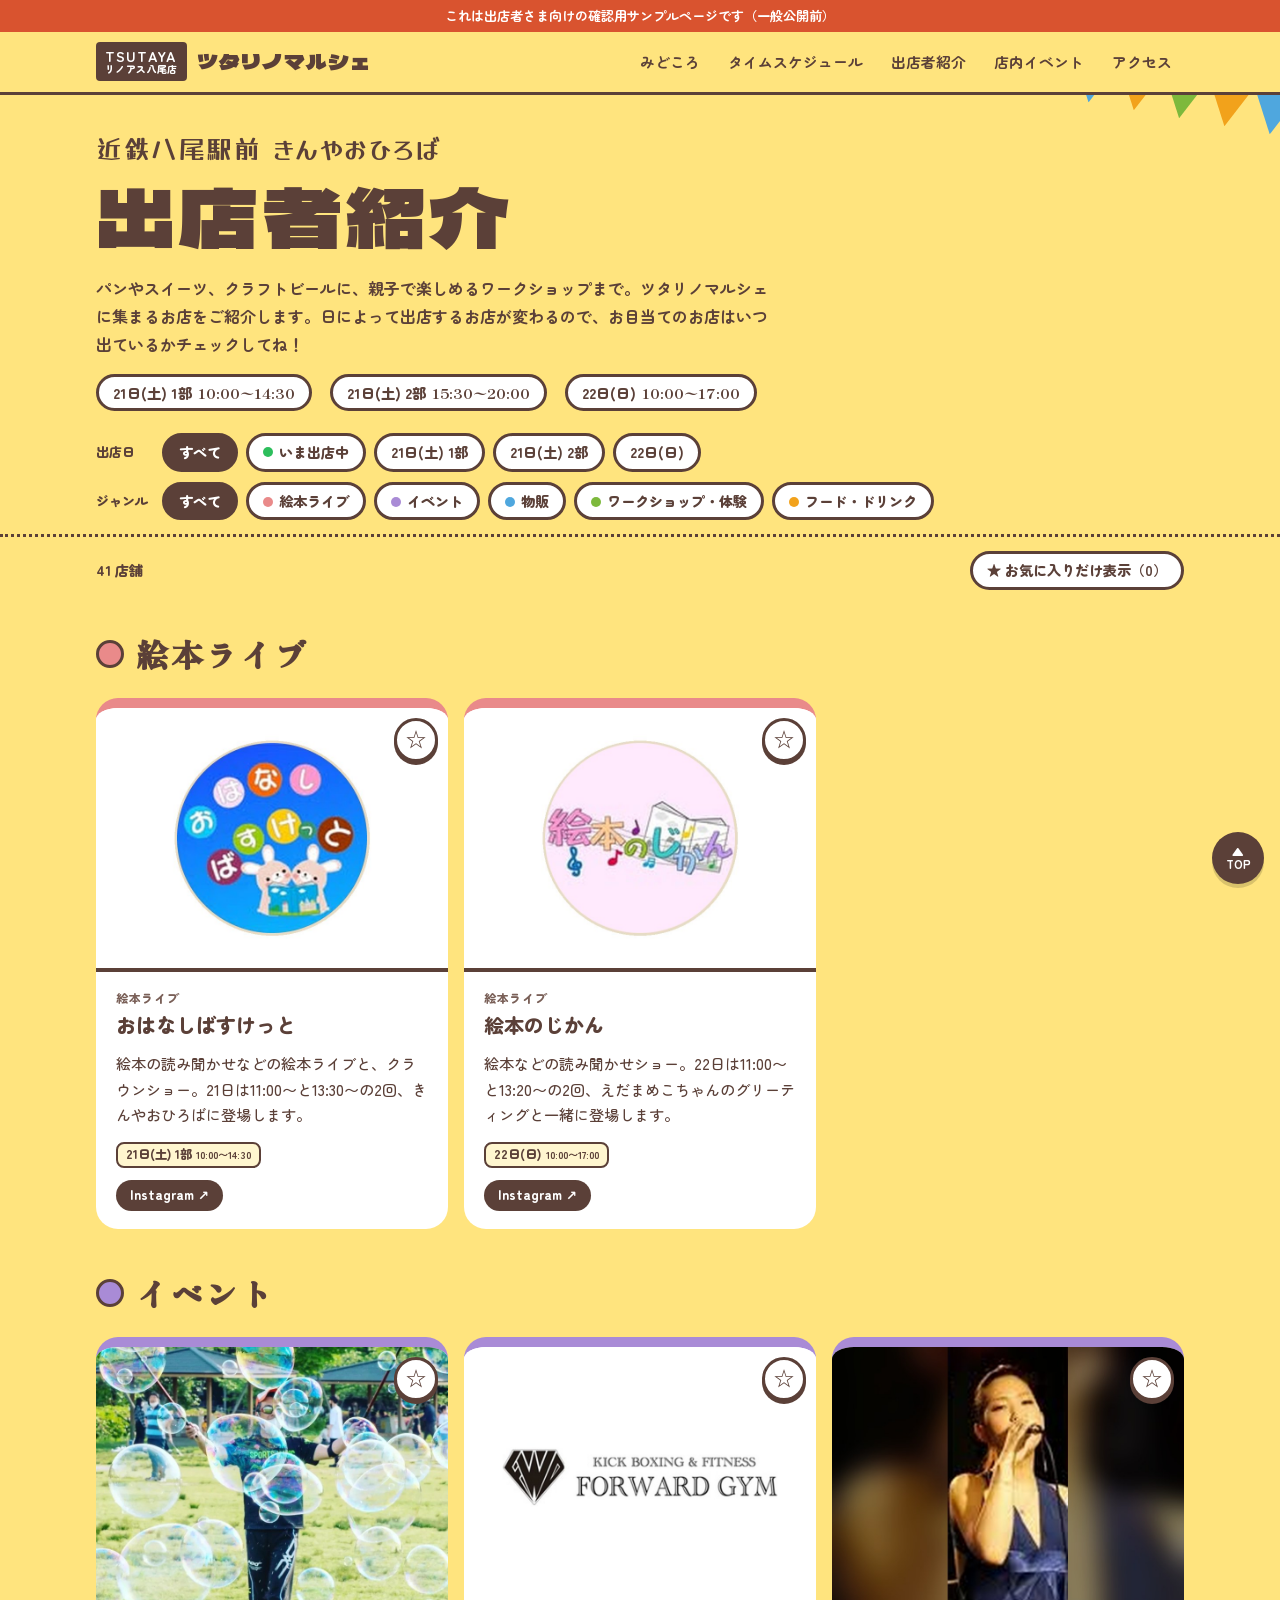
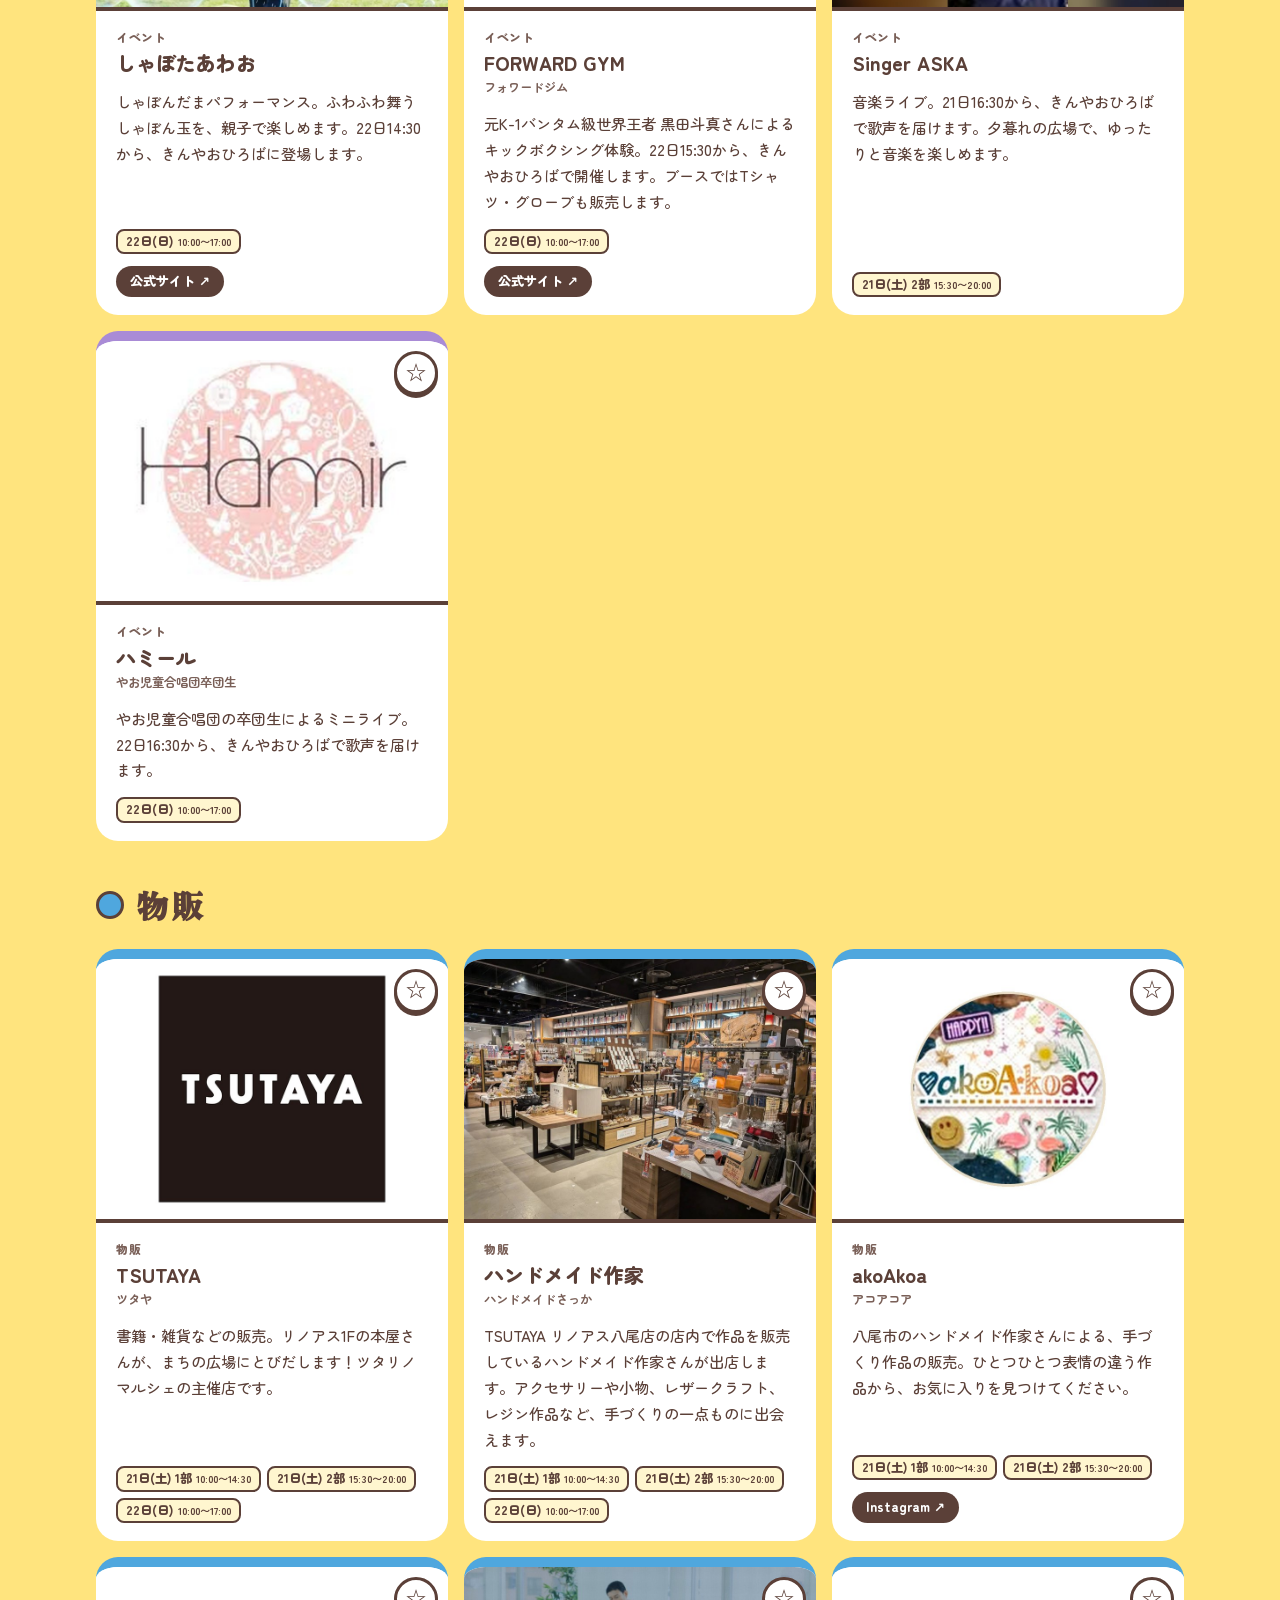
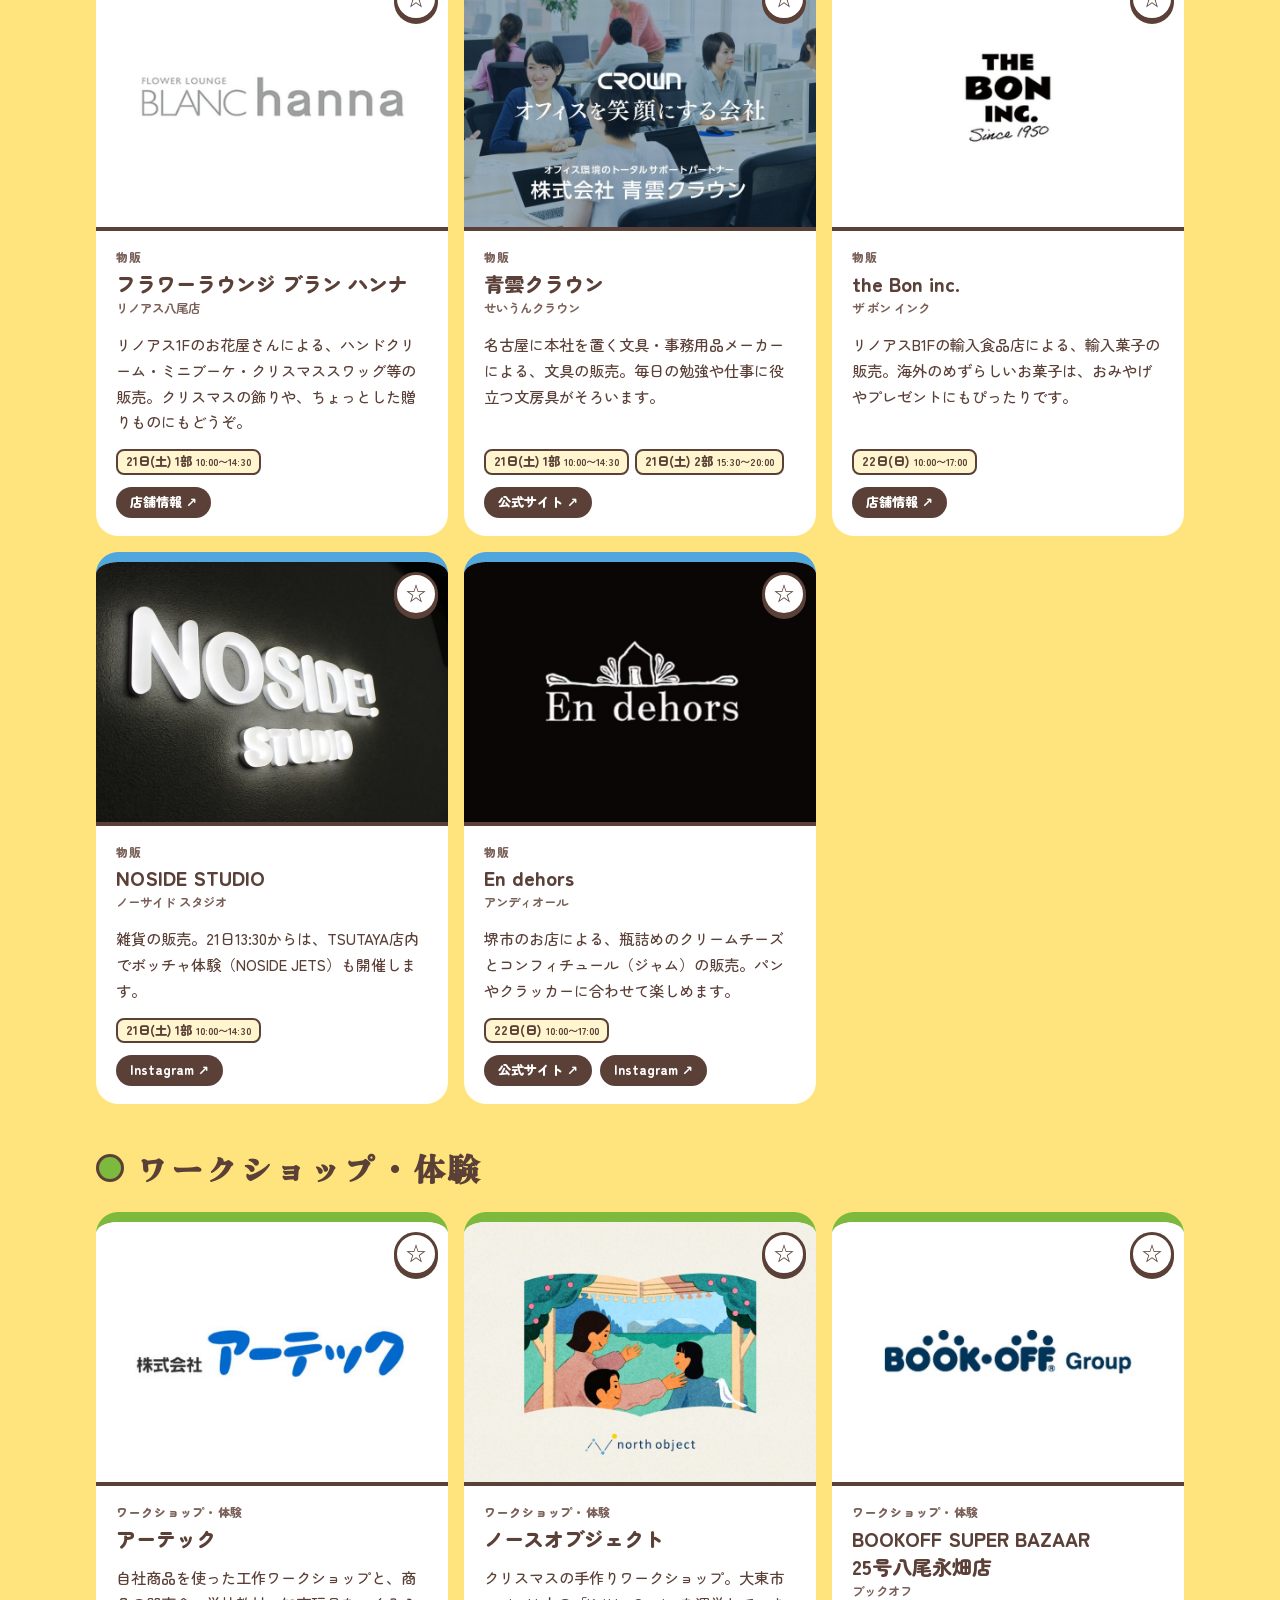
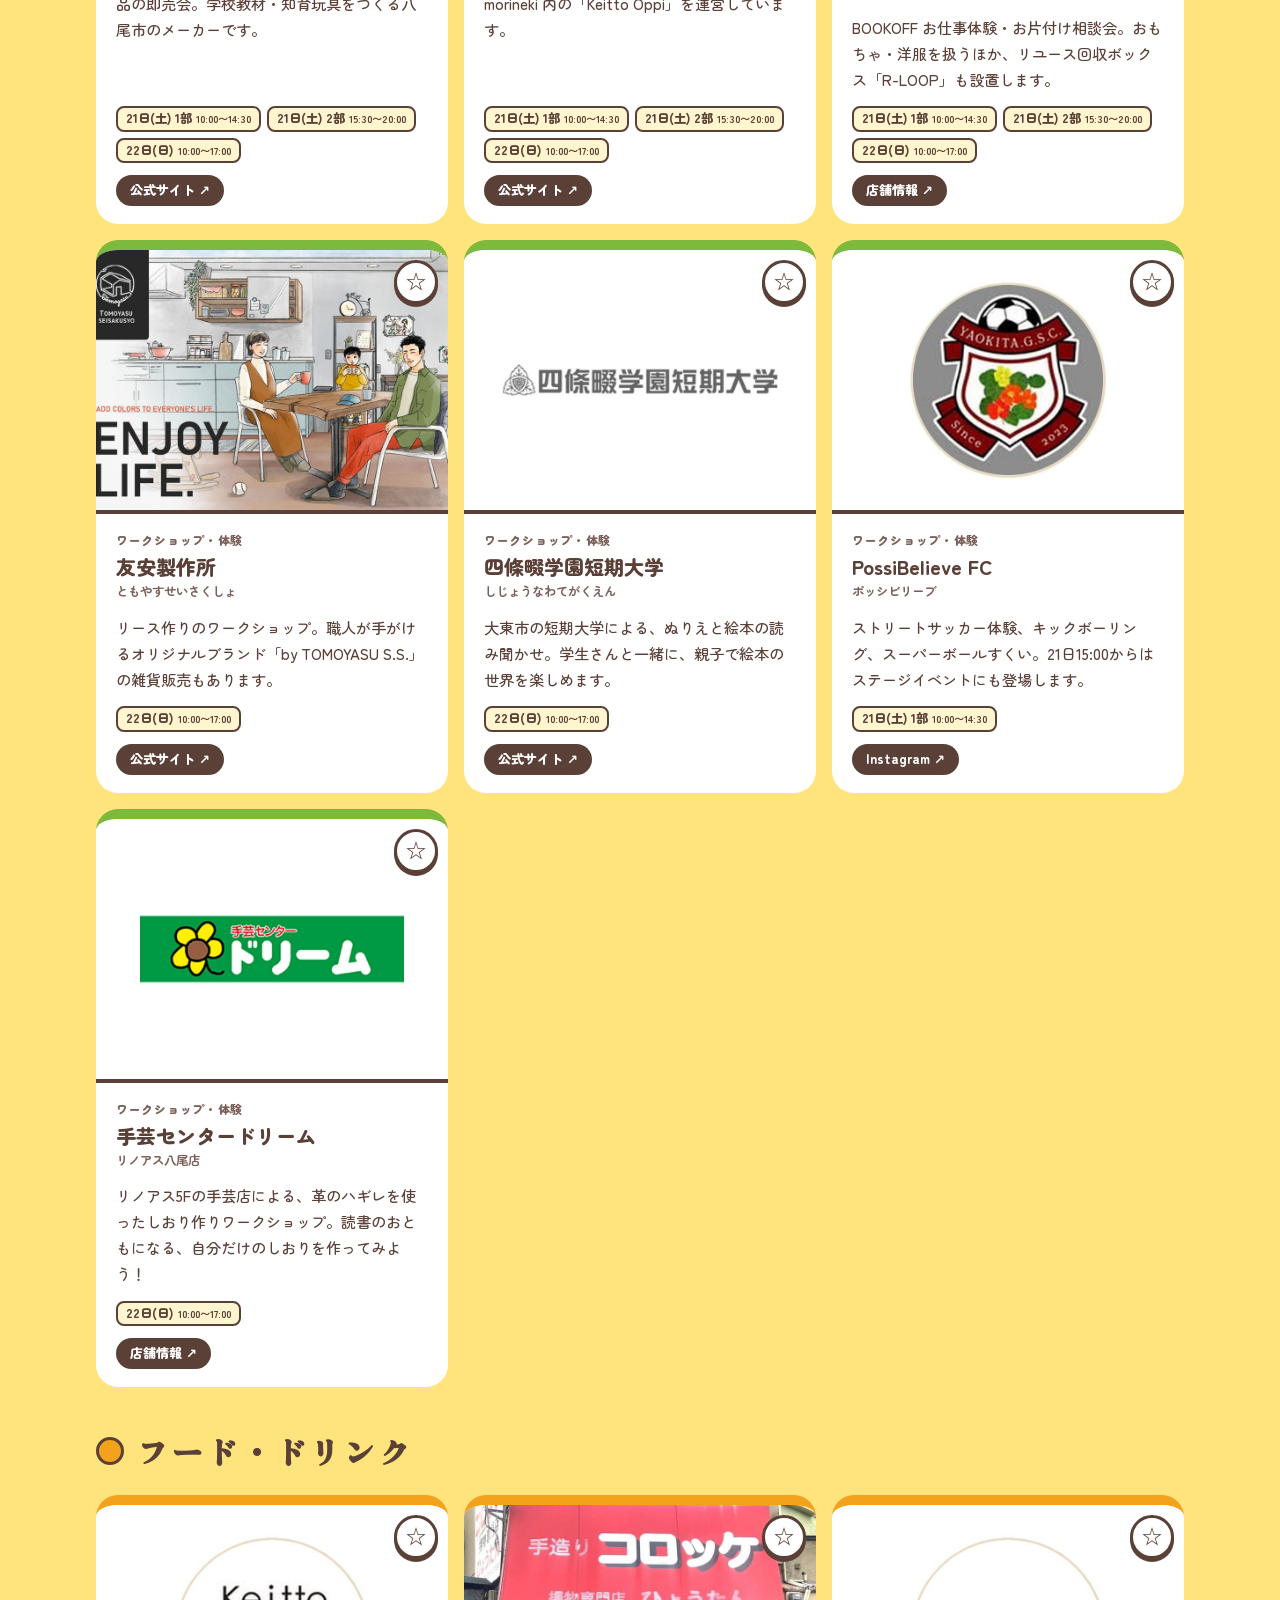
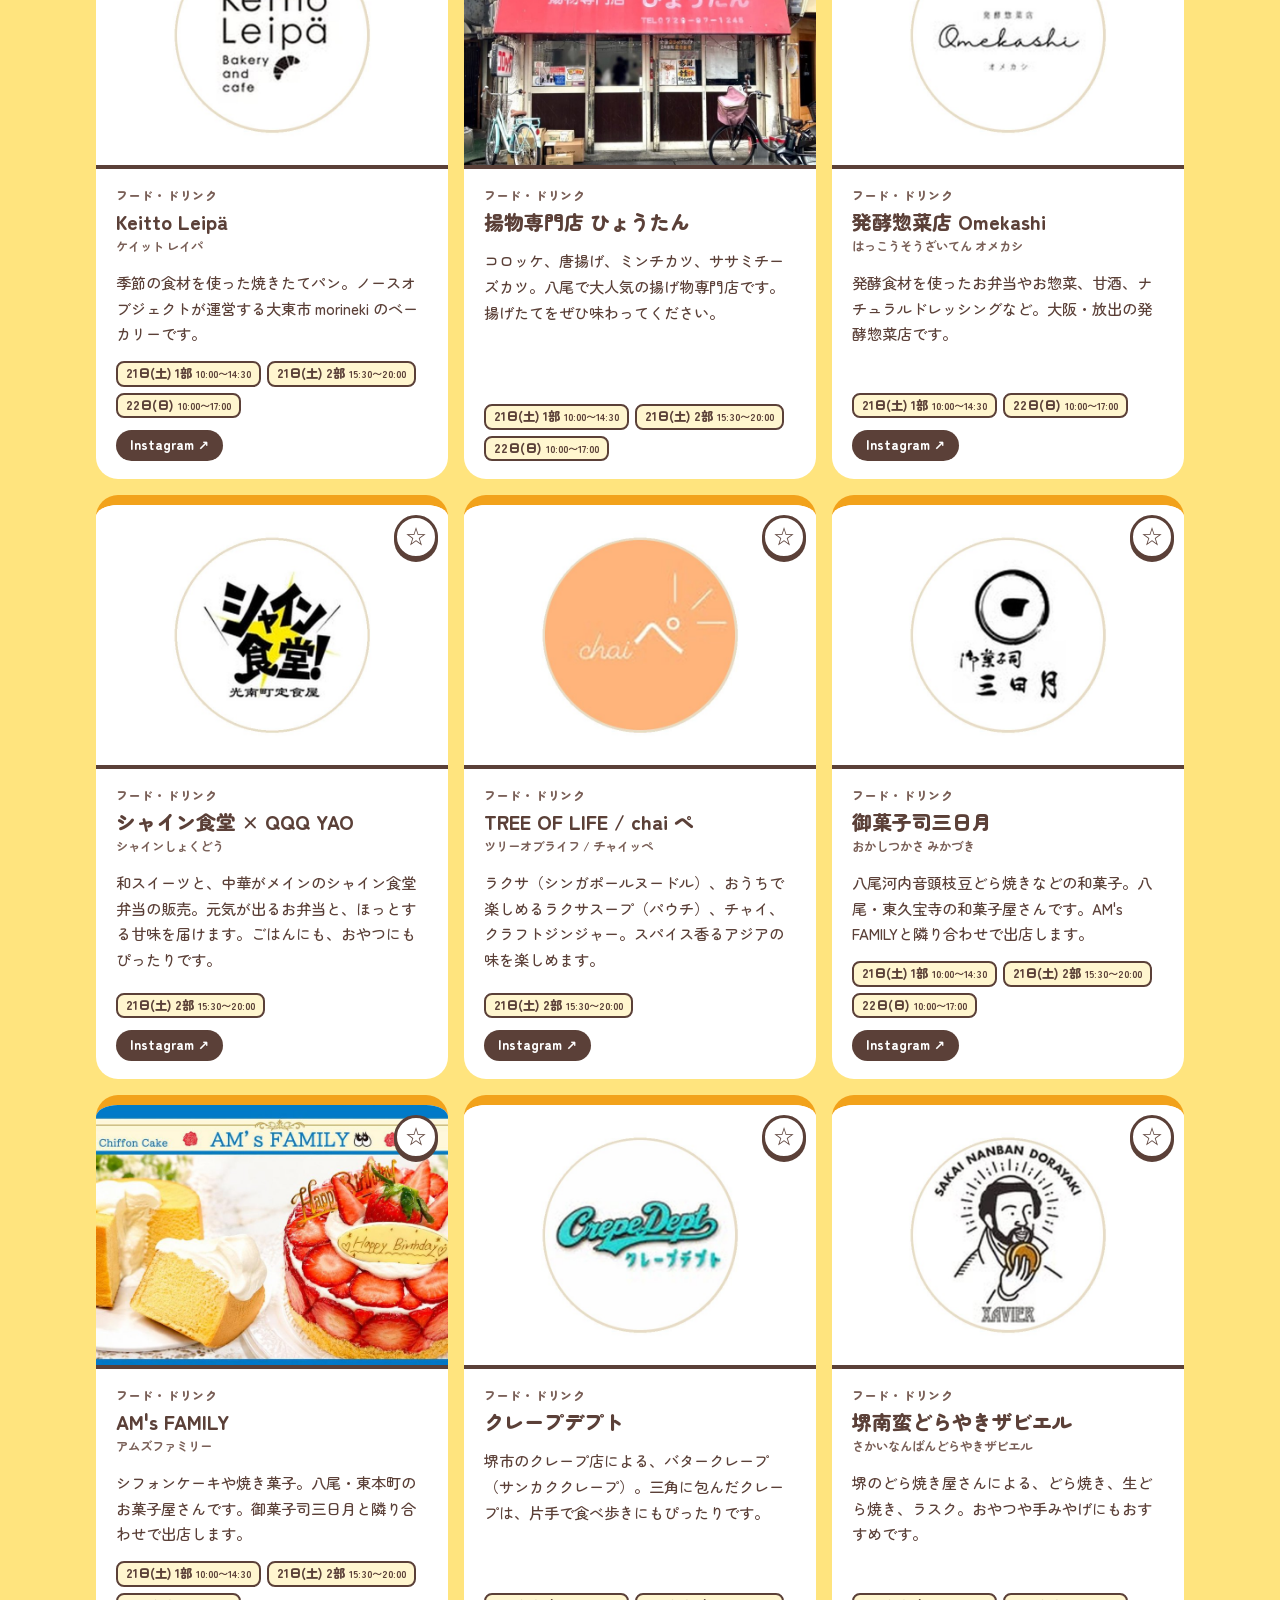
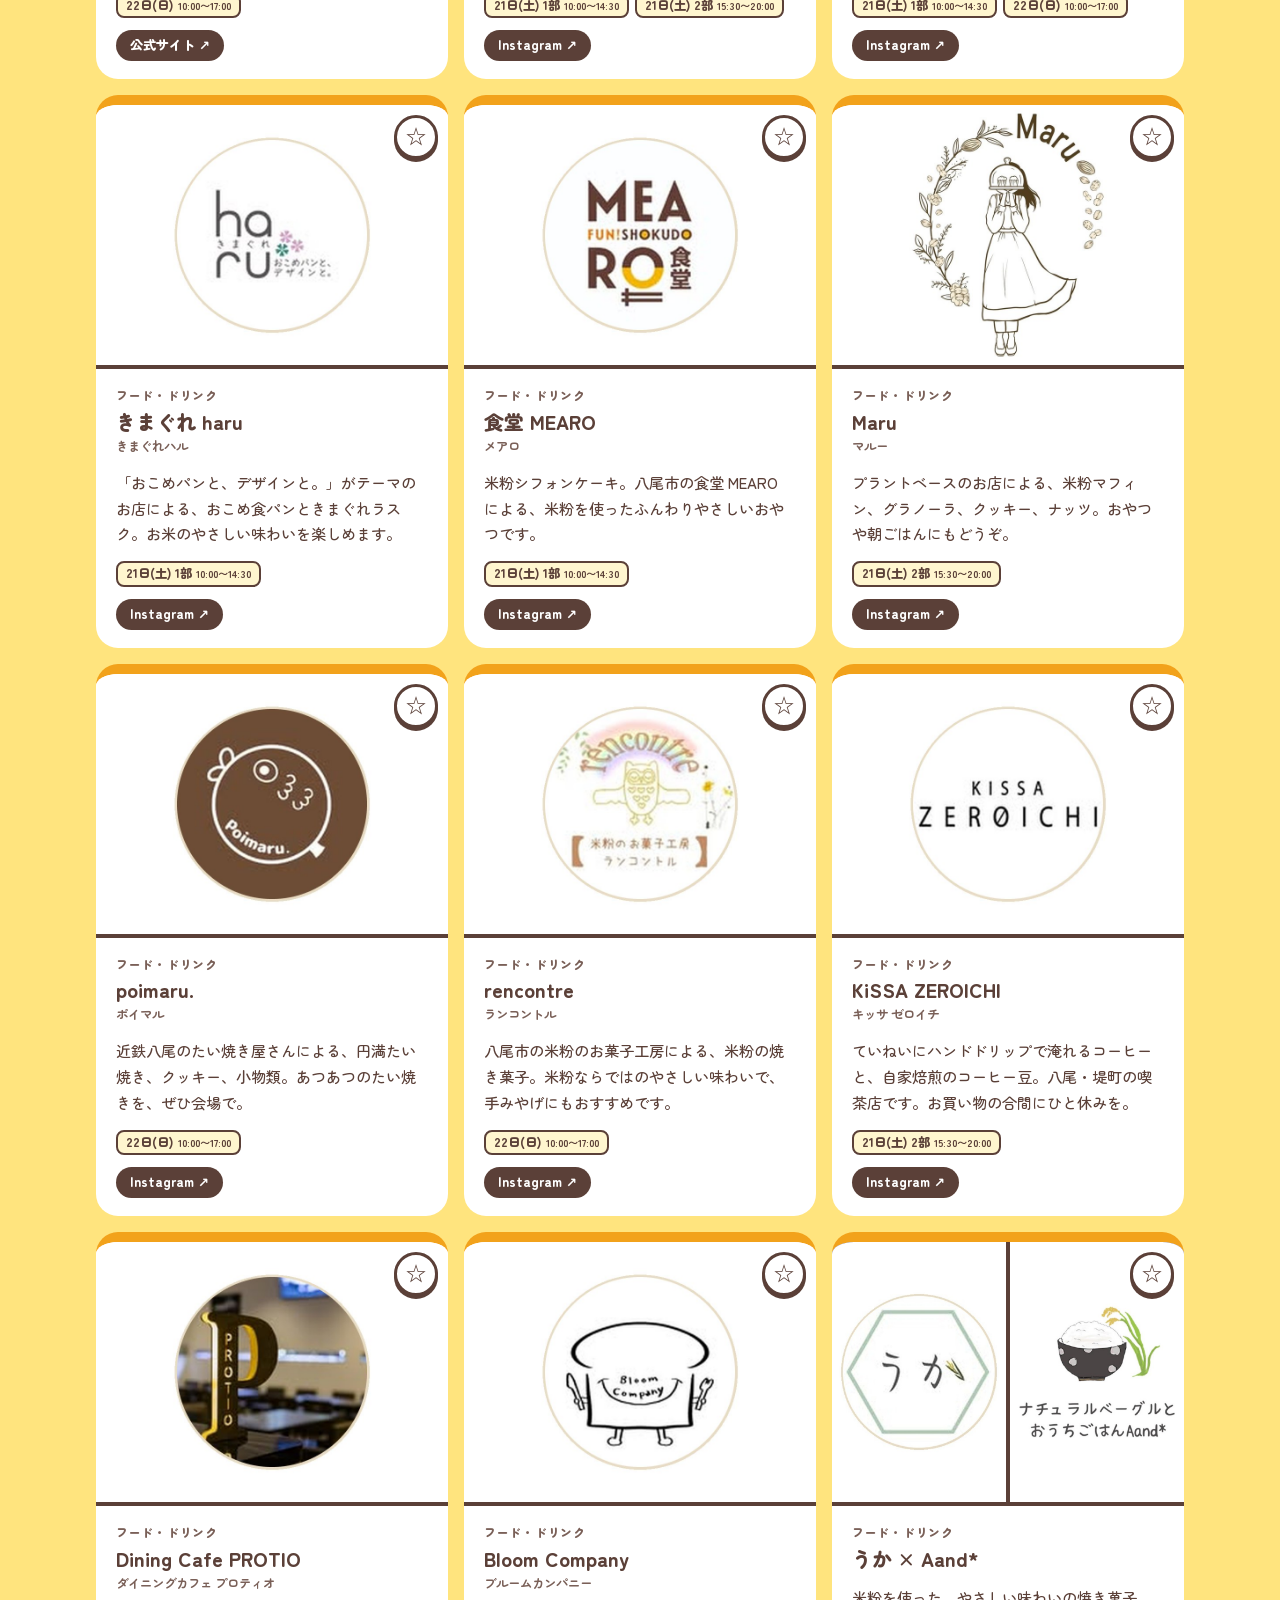
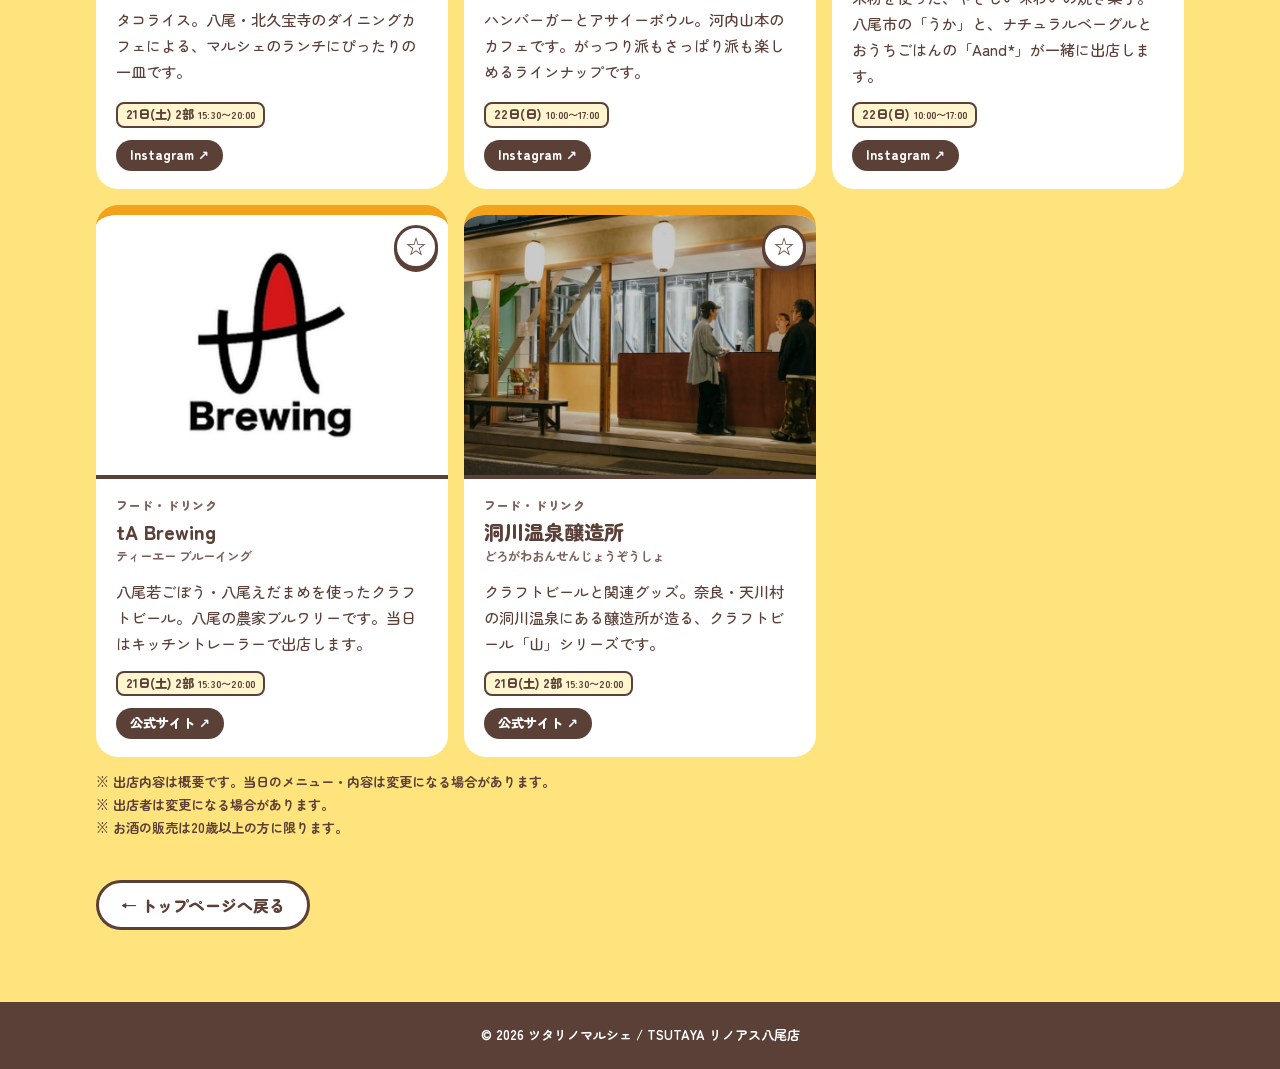
==== commit 9819ce10: "シャイン食堂の紹介文を修正し、ロゴを中央に配置 Co-Authored-By: Claude Opus 5.5 <noreply@anthropic.com>" ====
--- a/vendors.html
+++ b/vendors.html
@@ -171,7 +171,7 @@
 <footer>© 2026 ツタリノマルシェ / TSUTAYA リノアス八尾店</footer>
 <a class="to-top" href="#top" aria-label="ページの先頭へ">▲<br>TOP</a>
 
-<script src="vendors-data.js?v=20261110d"></script>
+<script src="vendors-data.js?v=20261110e"></script>
 <script src="live.js?v=20261109a"></script>
 <script>
 const esc = s => s.replace(/[&<>"]/g, c => ({ "&": "&amp;", "<": "&lt;", ">": "&gt;", '"': "&quot;" }[c]));
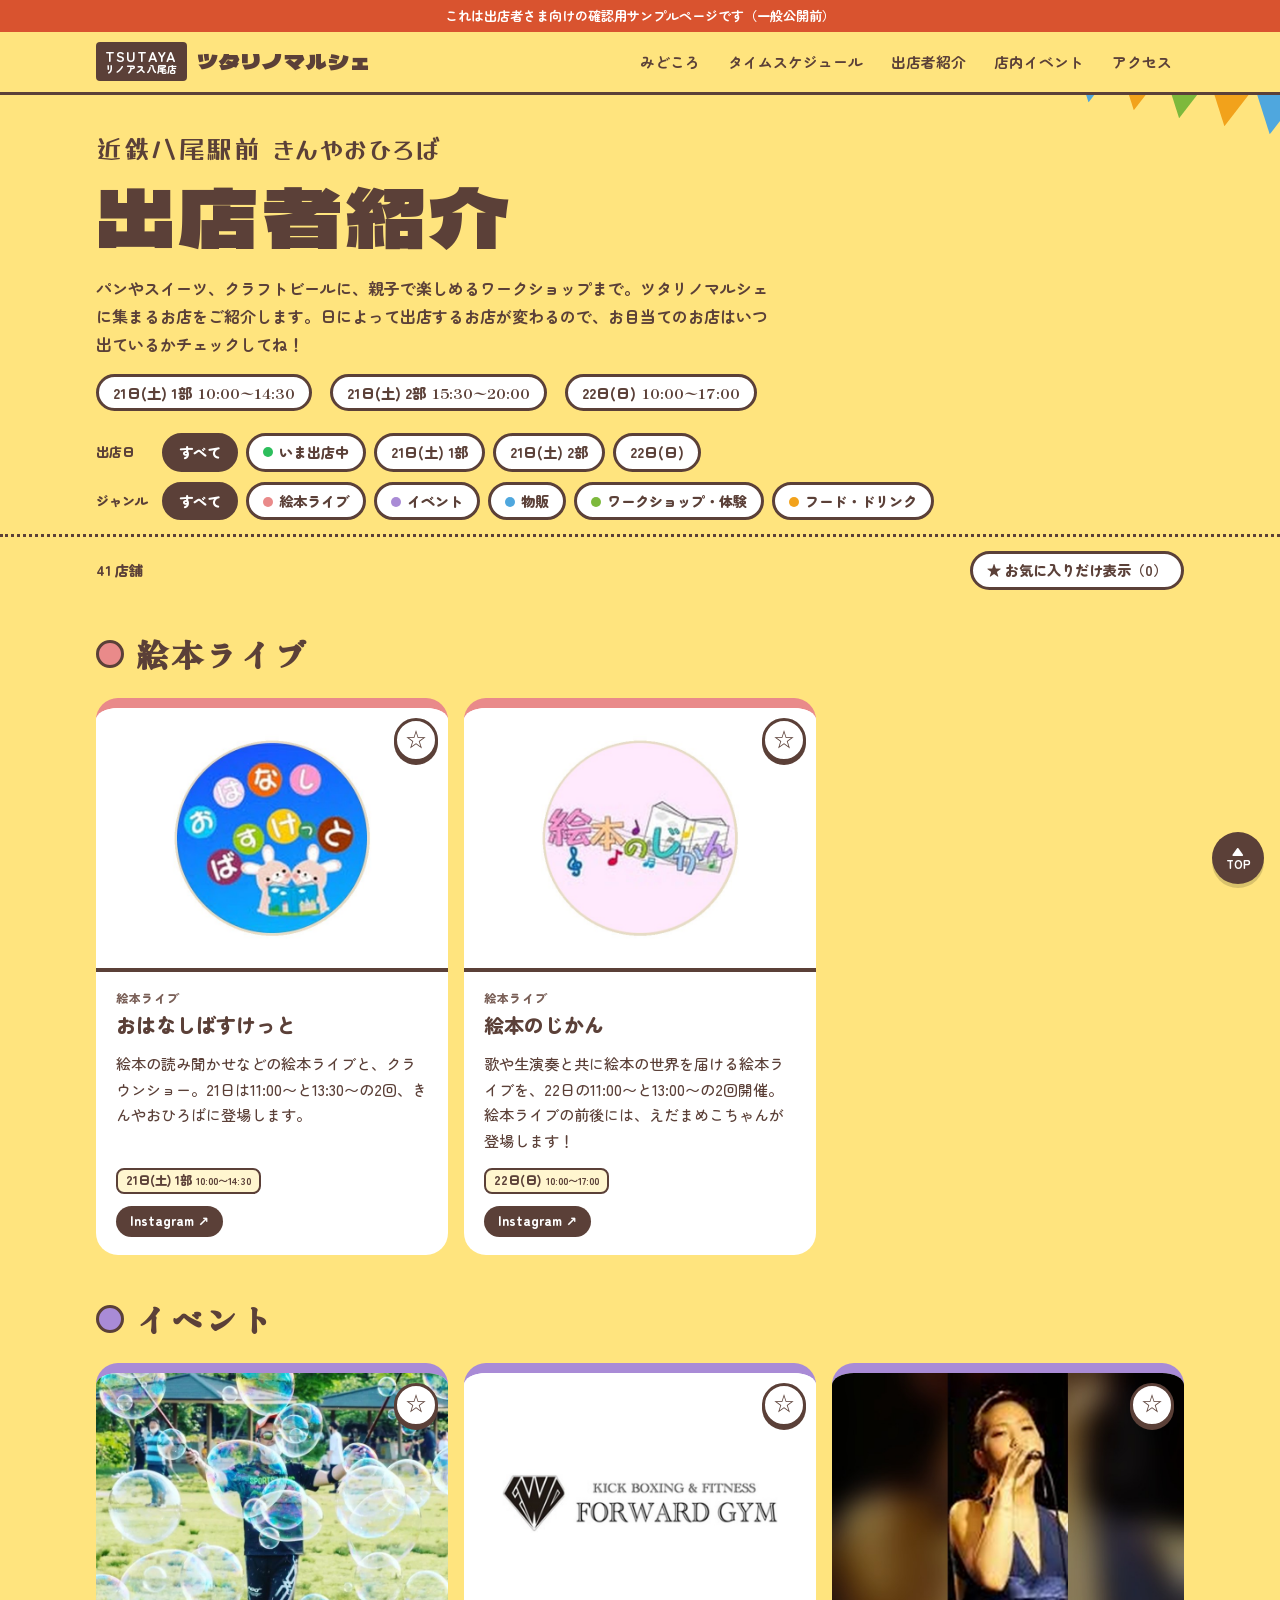
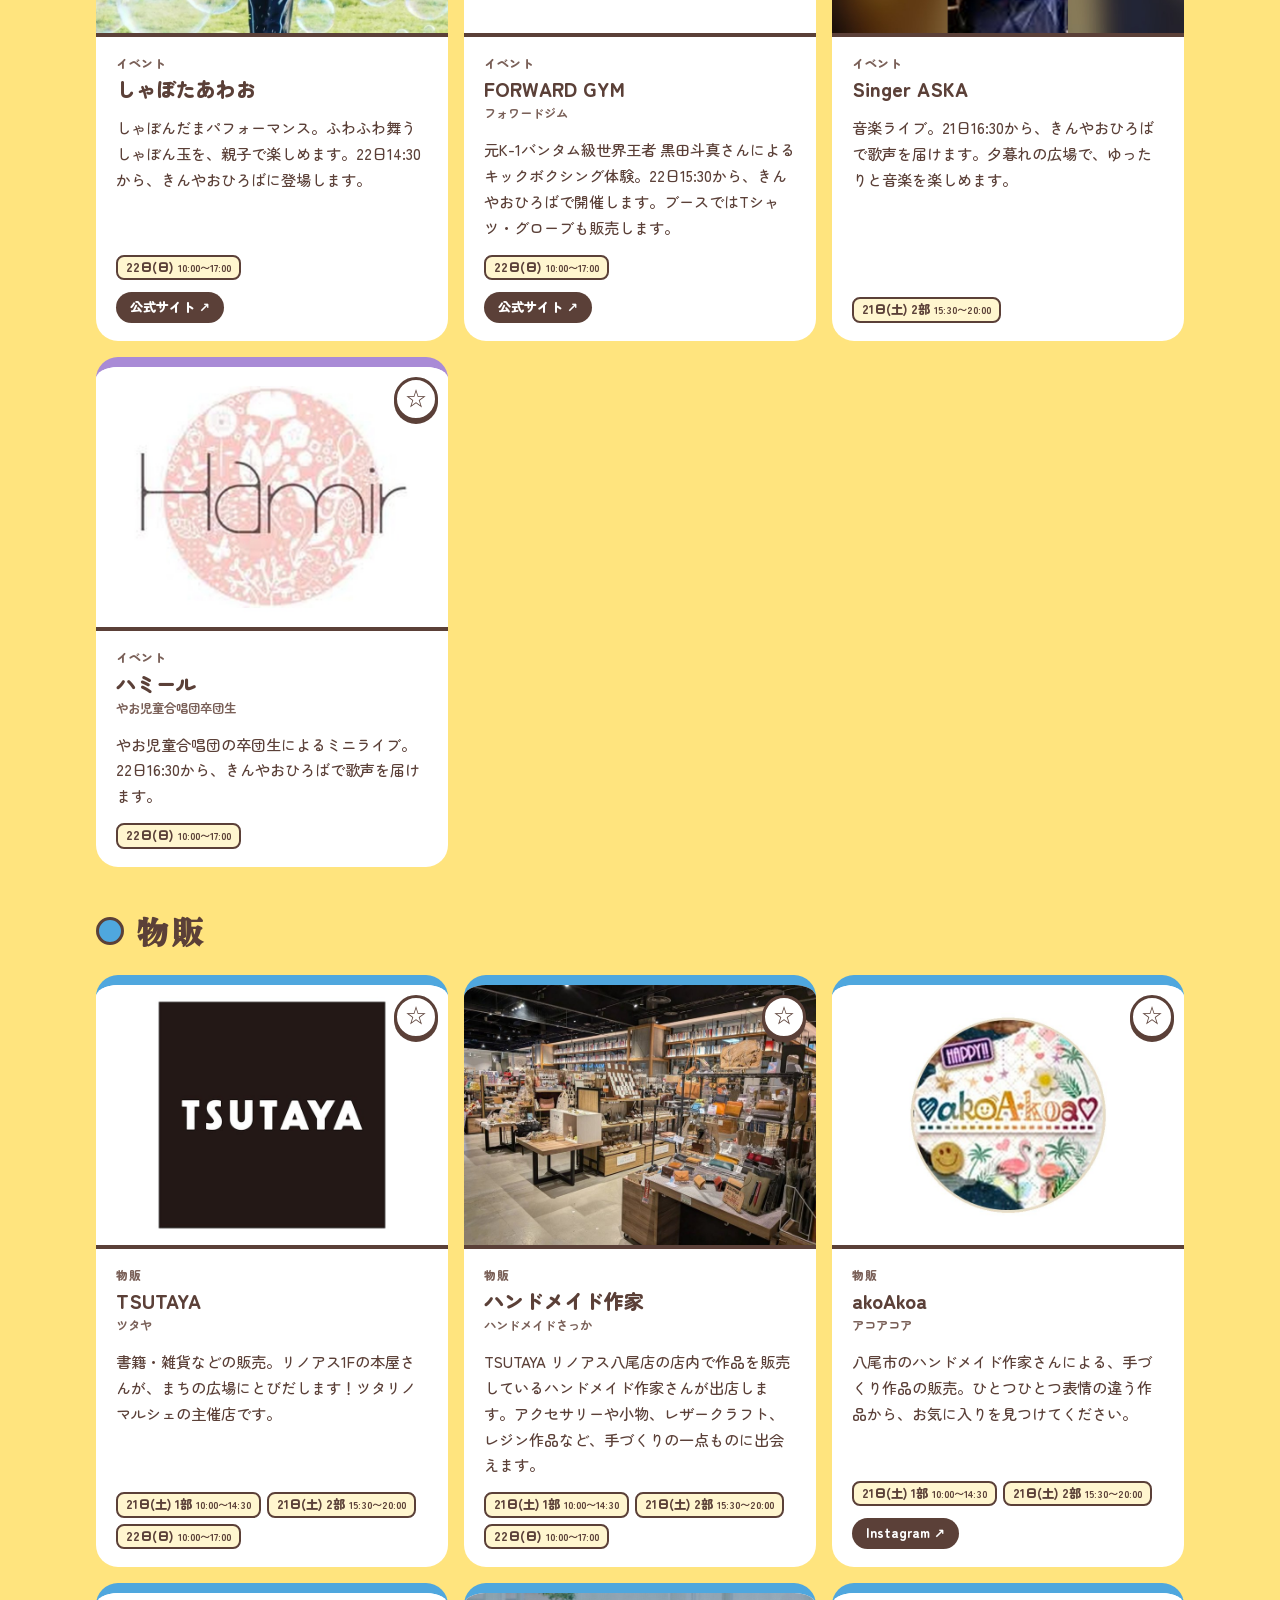
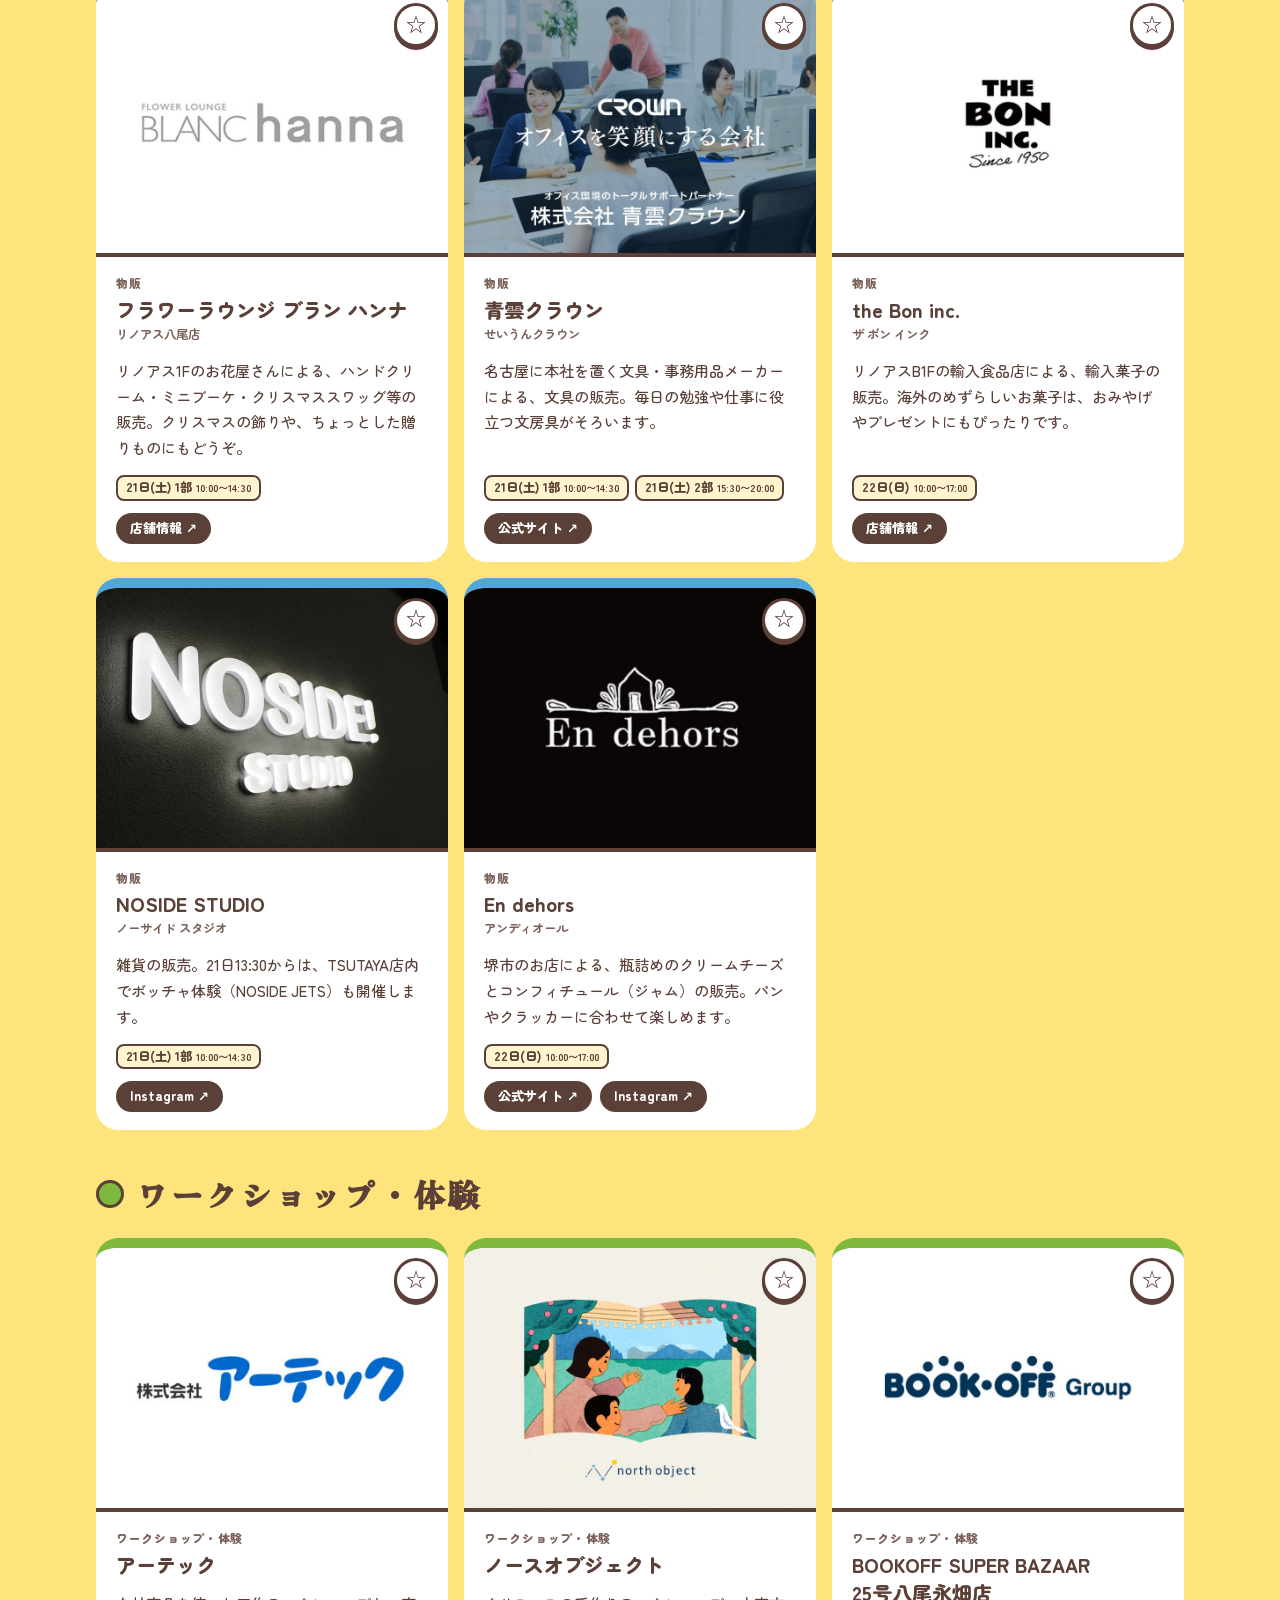
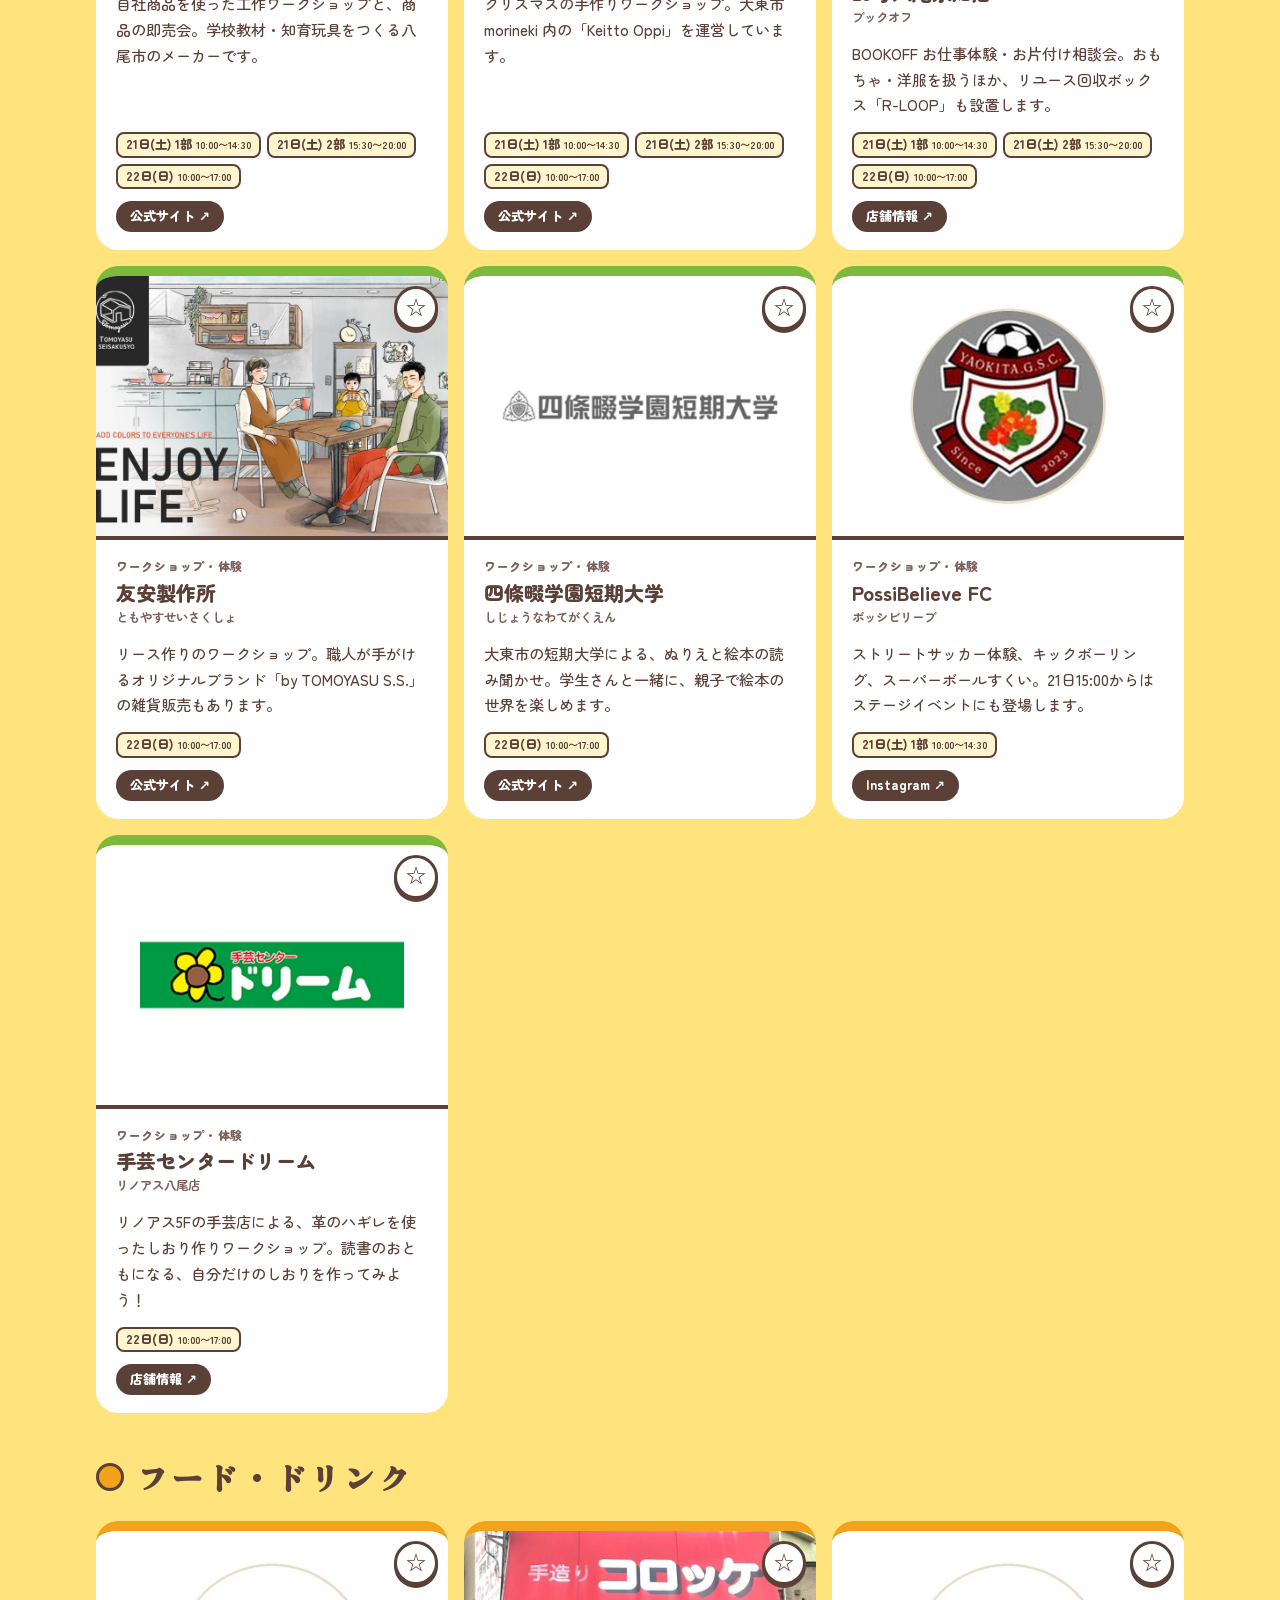
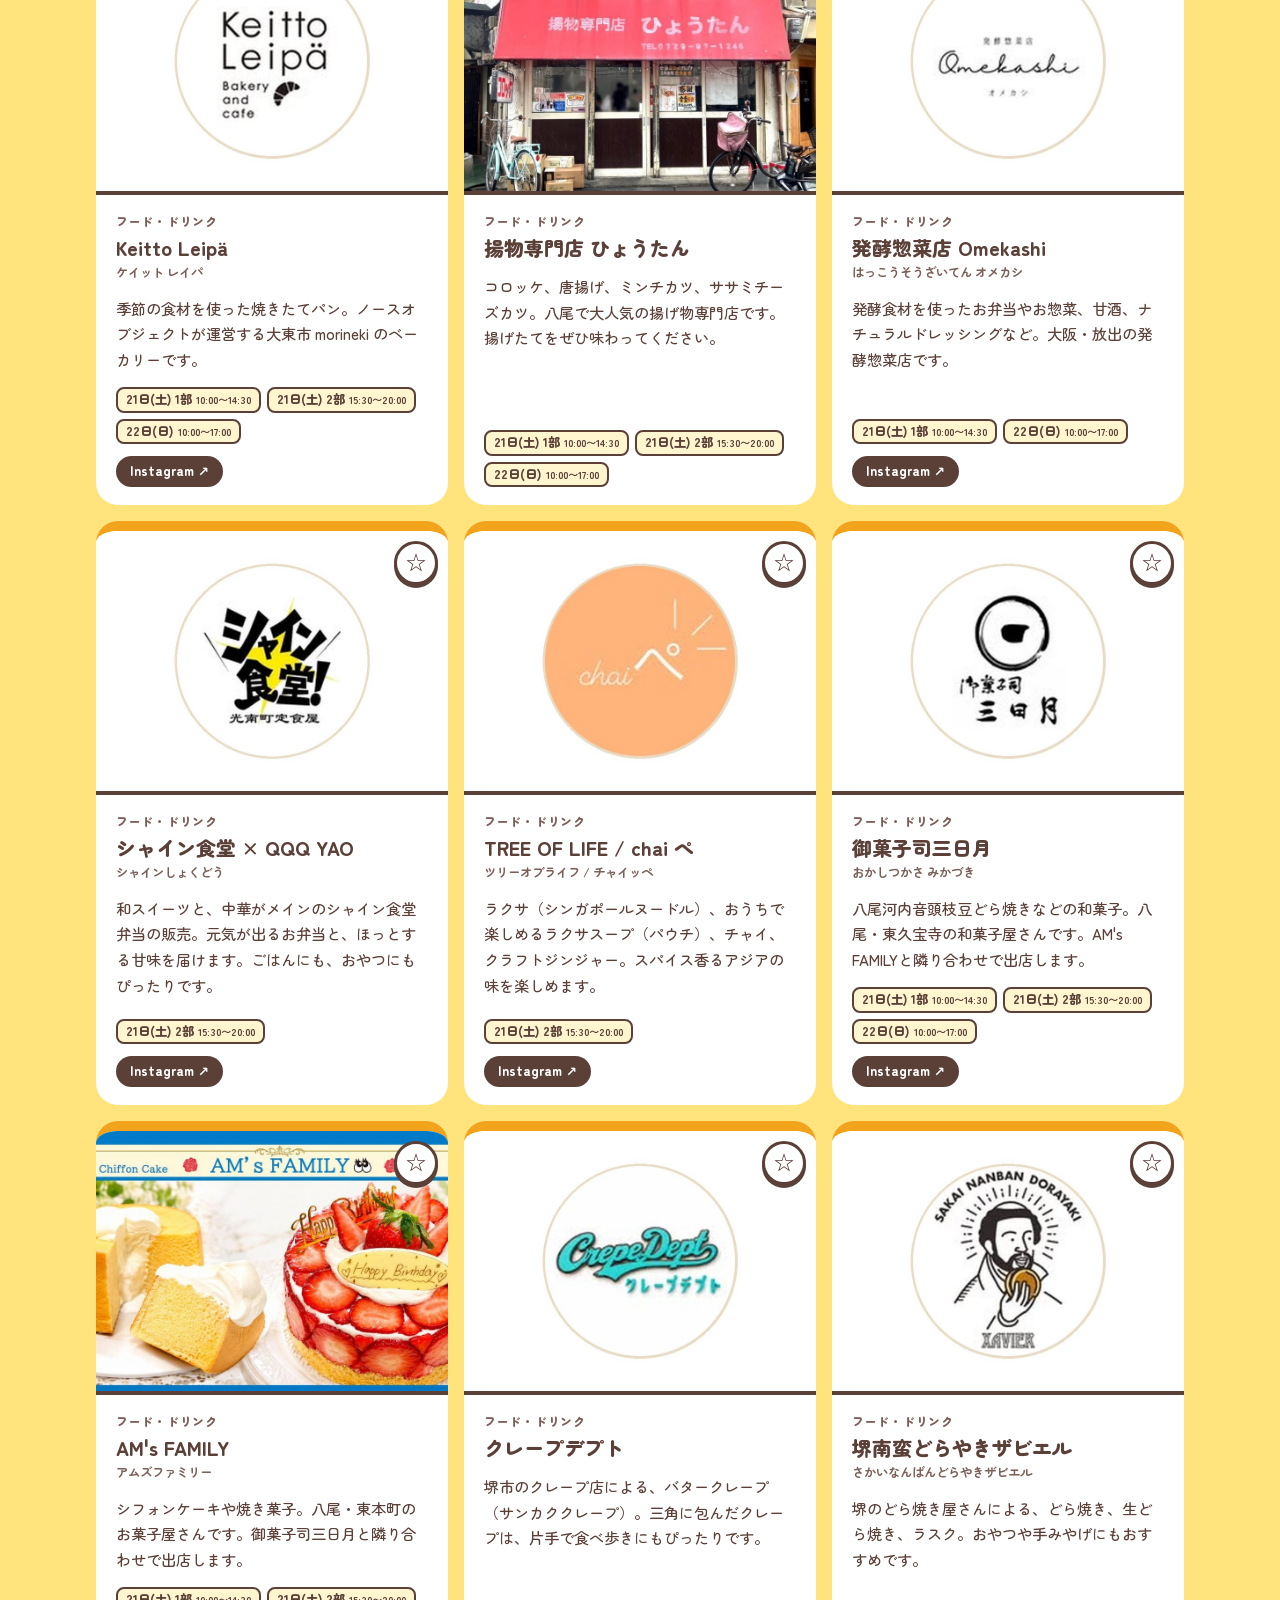
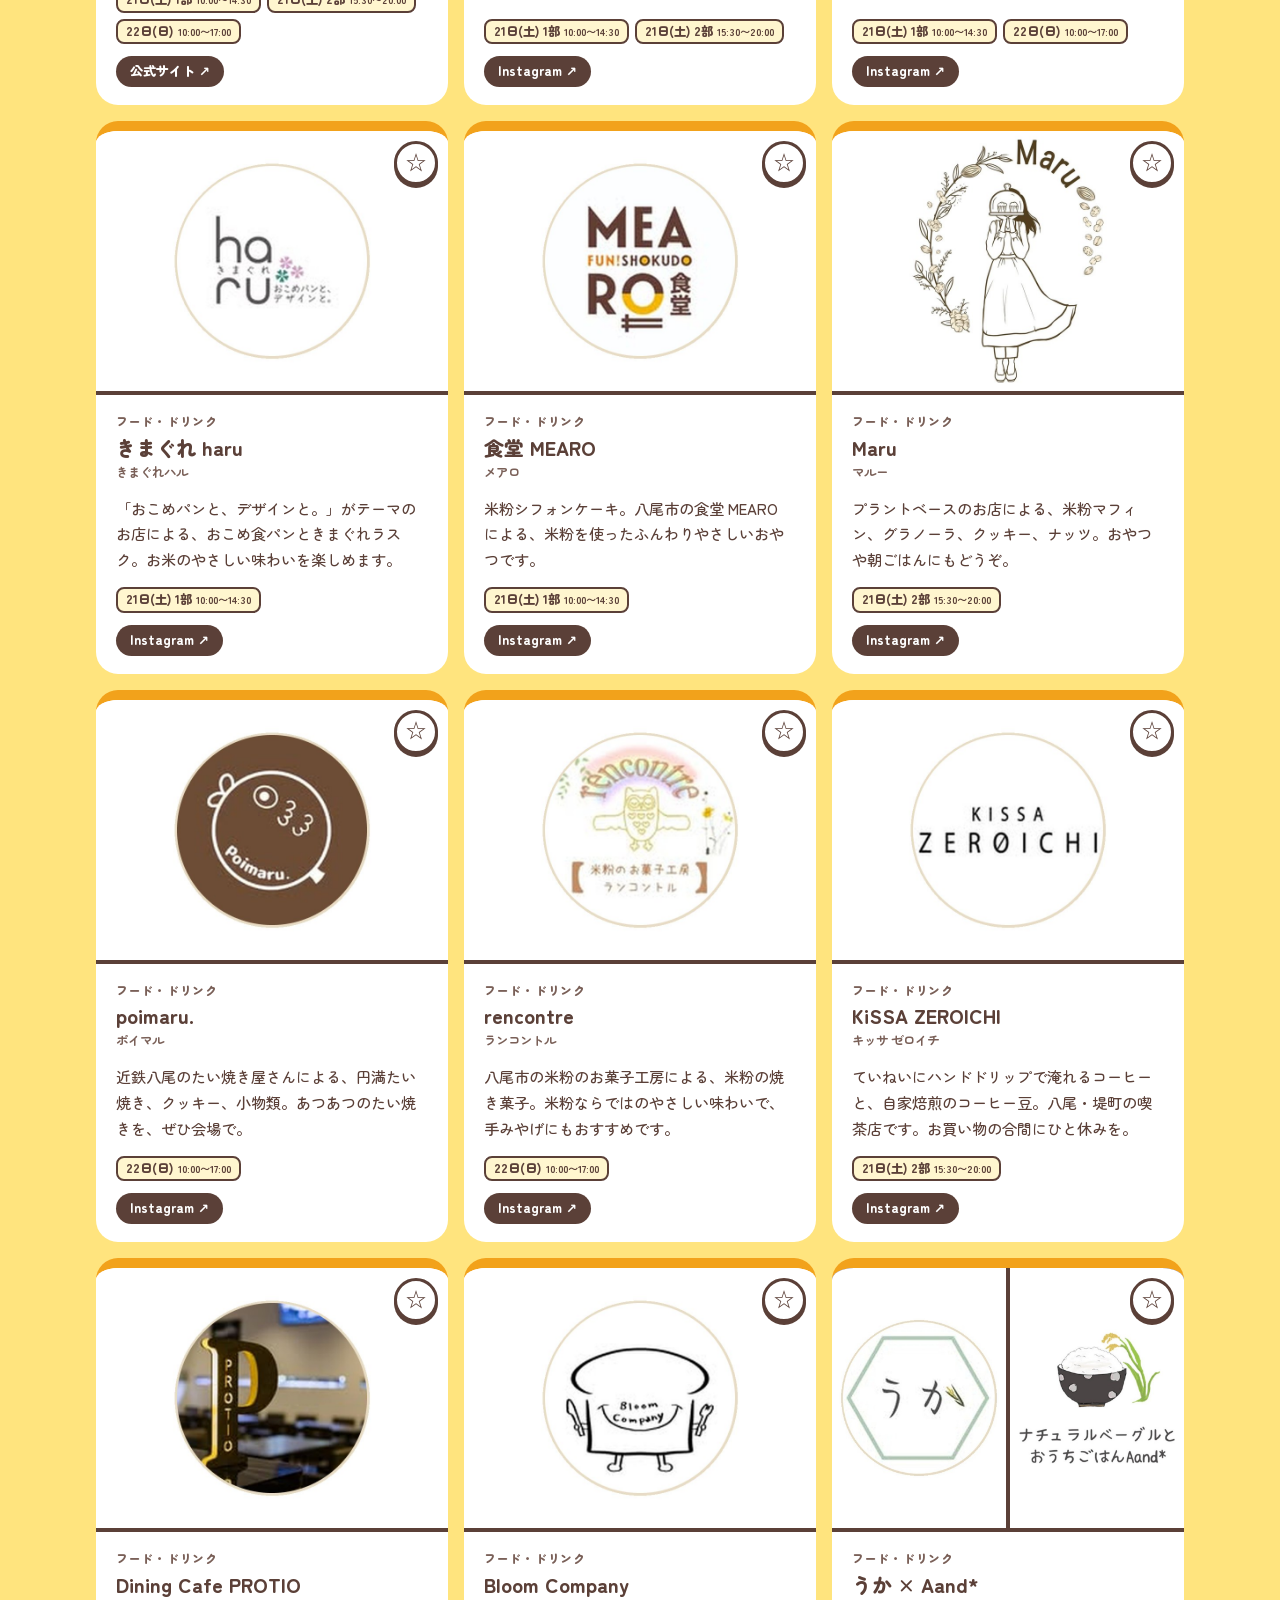
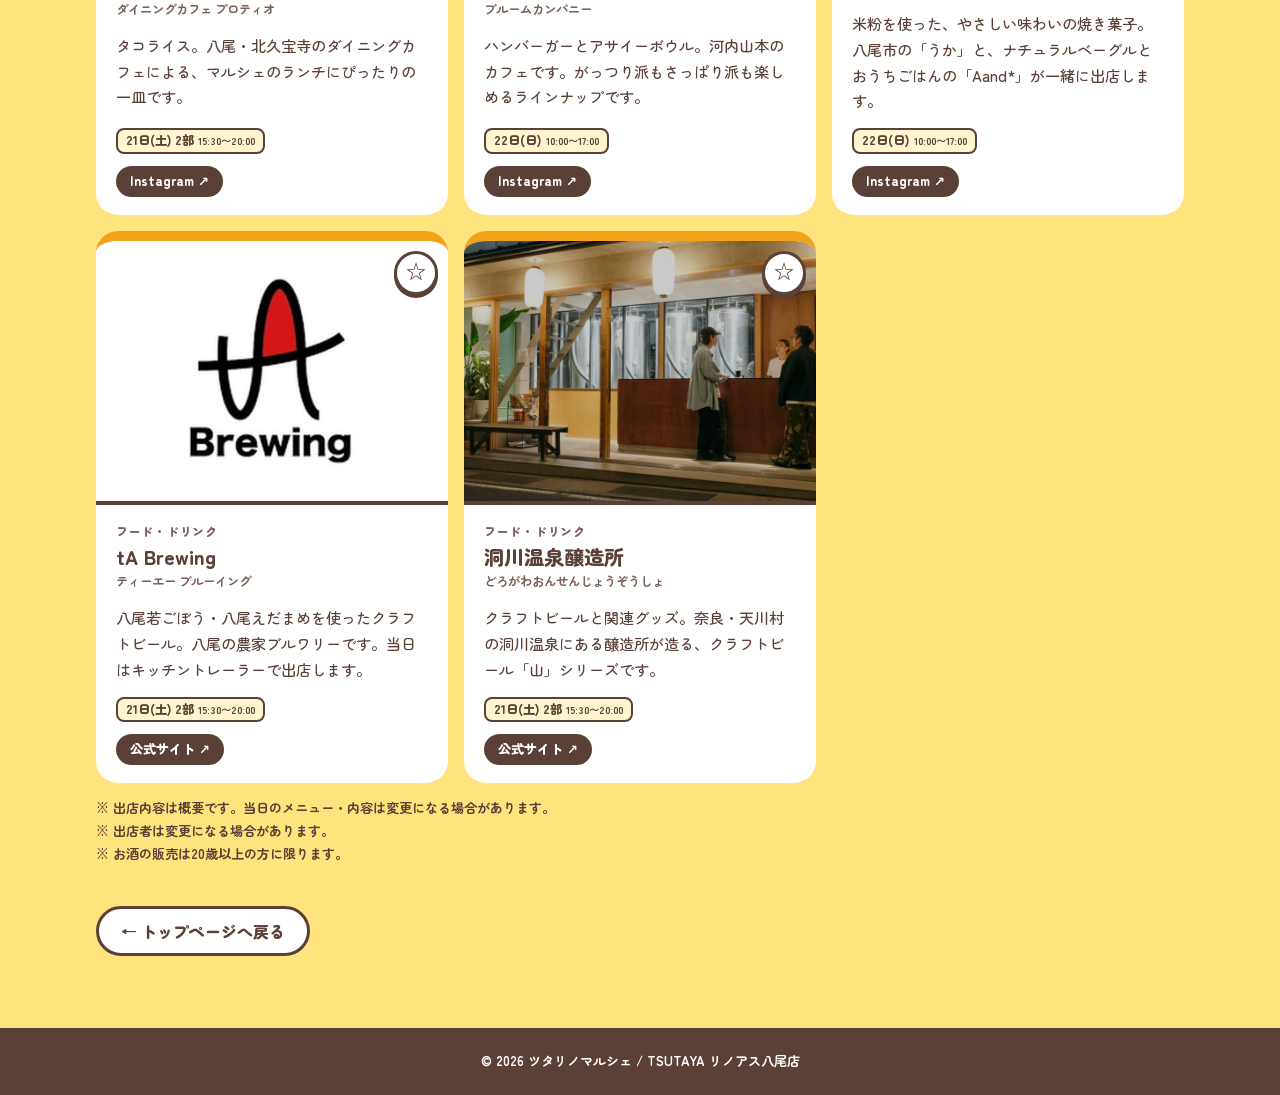
==== commit 315dcf39: "絵本のじかんの紹介文を更新 Co-Authored-By: Claude Opus 5.5 <noreply@anthropic.com>" ====
--- a/vendors.html
+++ b/vendors.html
@@ -15,7 +15,7 @@
 <link rel="preconnect" href="https://fonts.googleapis.com">
 <link rel="preconnect" href="https://fonts.gstatic.com" crossorigin>
 <link rel="stylesheet" href="https://fonts.googleapis.com/css2?family=Dela+Gothic+One&family=Yusei+Magic&family=Zen+Antique&family=Zen+Maru+Gothic:wght@500;700;900&family=Shippori+Mincho+B1:wght@700;800&display=swap">
-<link rel="stylesheet" href="style.css?v=20261109i">
+<link rel="stylesheet" href="style.css?v=20261110d">
 <style>
   .page-hero{position:relative;padding:36px 0 8px;overflow:hidden}
   .page-hero .bunting{position:absolute;top:0;right:-20px;transform:rotate(10deg);transform-origin:right top}
@@ -171,7 +171,7 @@
 <footer>© 2026 ツタリノマルシェ / TSUTAYA リノアス八尾店</footer>
 <a class="to-top" href="#top" aria-label="ページの先頭へ">▲<br>TOP</a>
 
-<script src="vendors-data.js?v=20261110e"></script>
+<script src="vendors-data.js?v=20261111a"></script>
 <script src="live.js?v=20261109a"></script>
 <script>
 const esc = s => s.replace(/[&<>"]/g, c => ({ "&": "&amp;", "<": "&lt;", ">": "&gt;", '"': "&quot;" }[c]));
--- a/style.css
+++ b/style.css
@@ -561,3 +561,7 @@
   .app-card p{margin:0;font-size:.9rem;font-weight:700;line-height:1.8}
   .app-card .app-note{margin-top:8px;color:var(--brown-soft);font-size:.85rem}
   @media(max-width:480px){.app-card{flex-direction:column;align-items:center;text-align:center}}
+  /* PC・タブレット：タイトル右の空きを使って、えだまめこちゃんを大きく（「エ」の右横に立たせる） */
+  @media(min-width:1160px){
+    .mameko{width:.85em;right:-.8em;bottom:.08em}
+  }
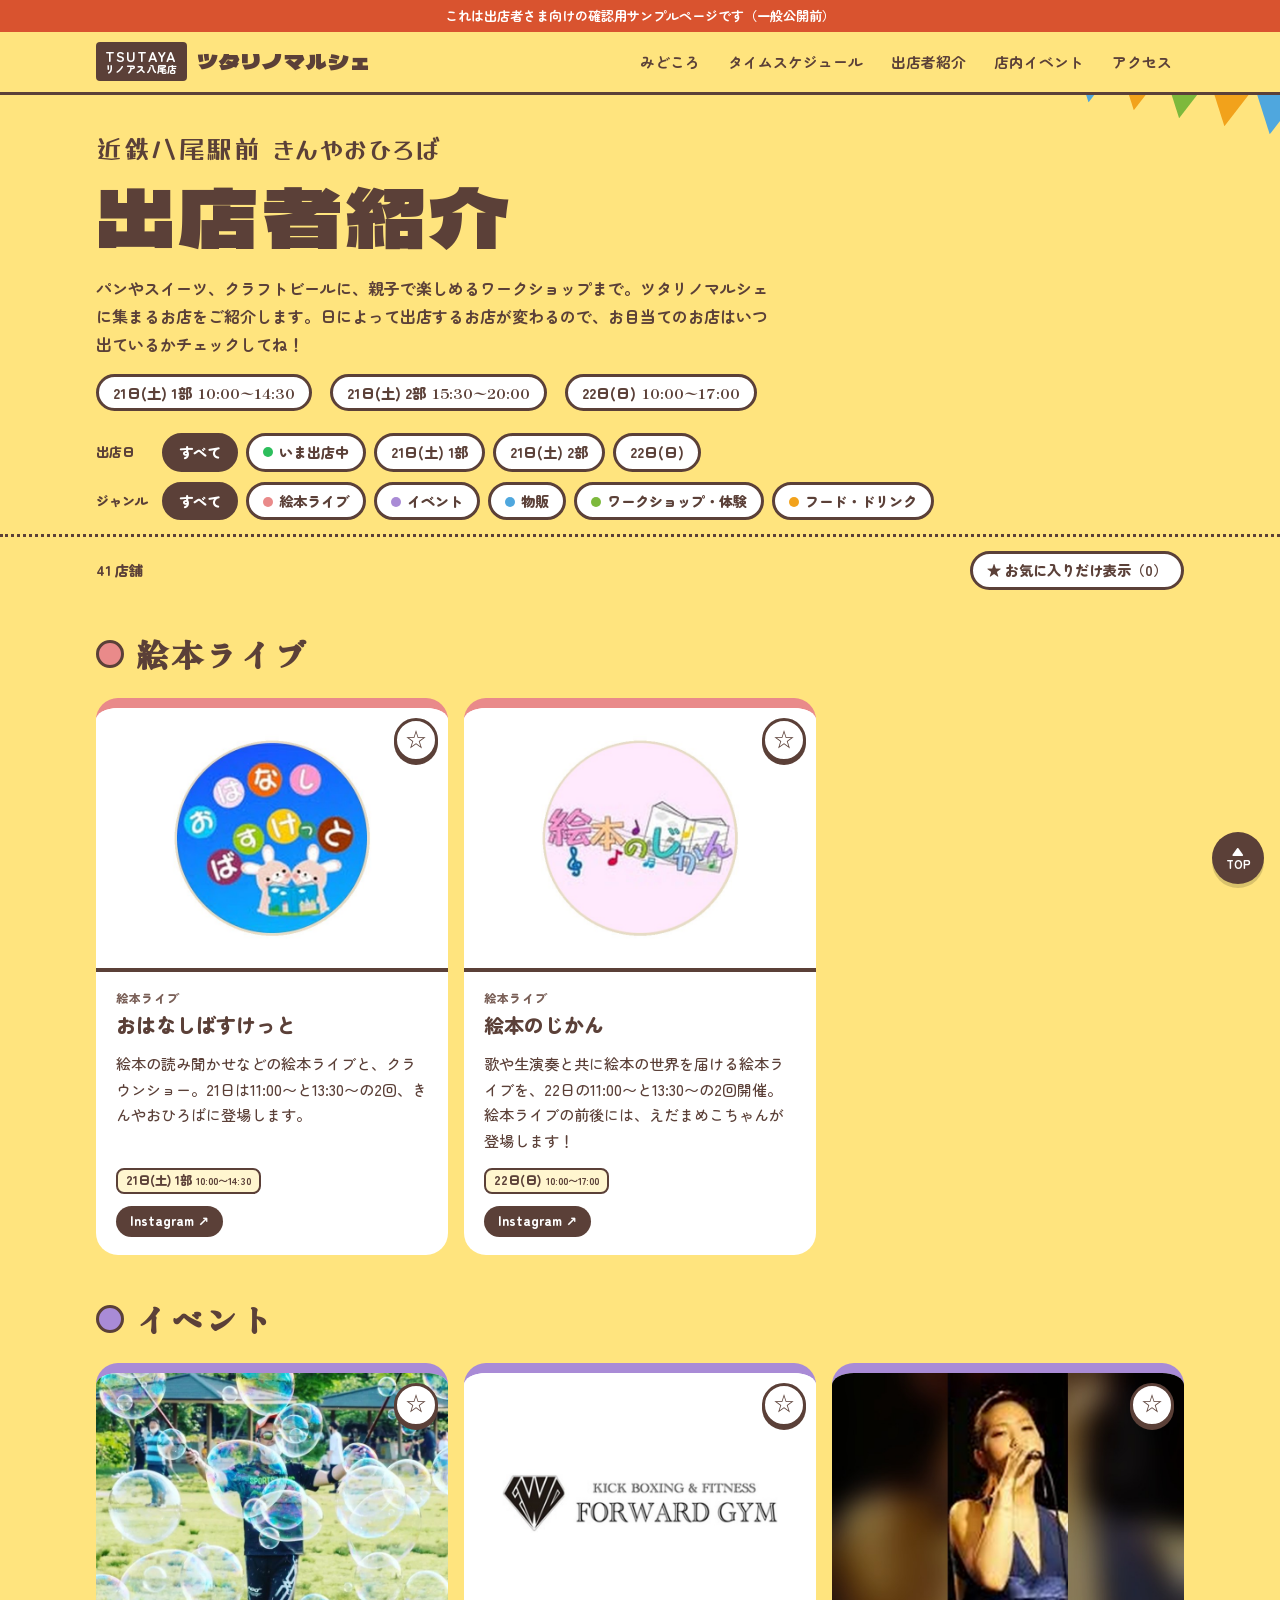
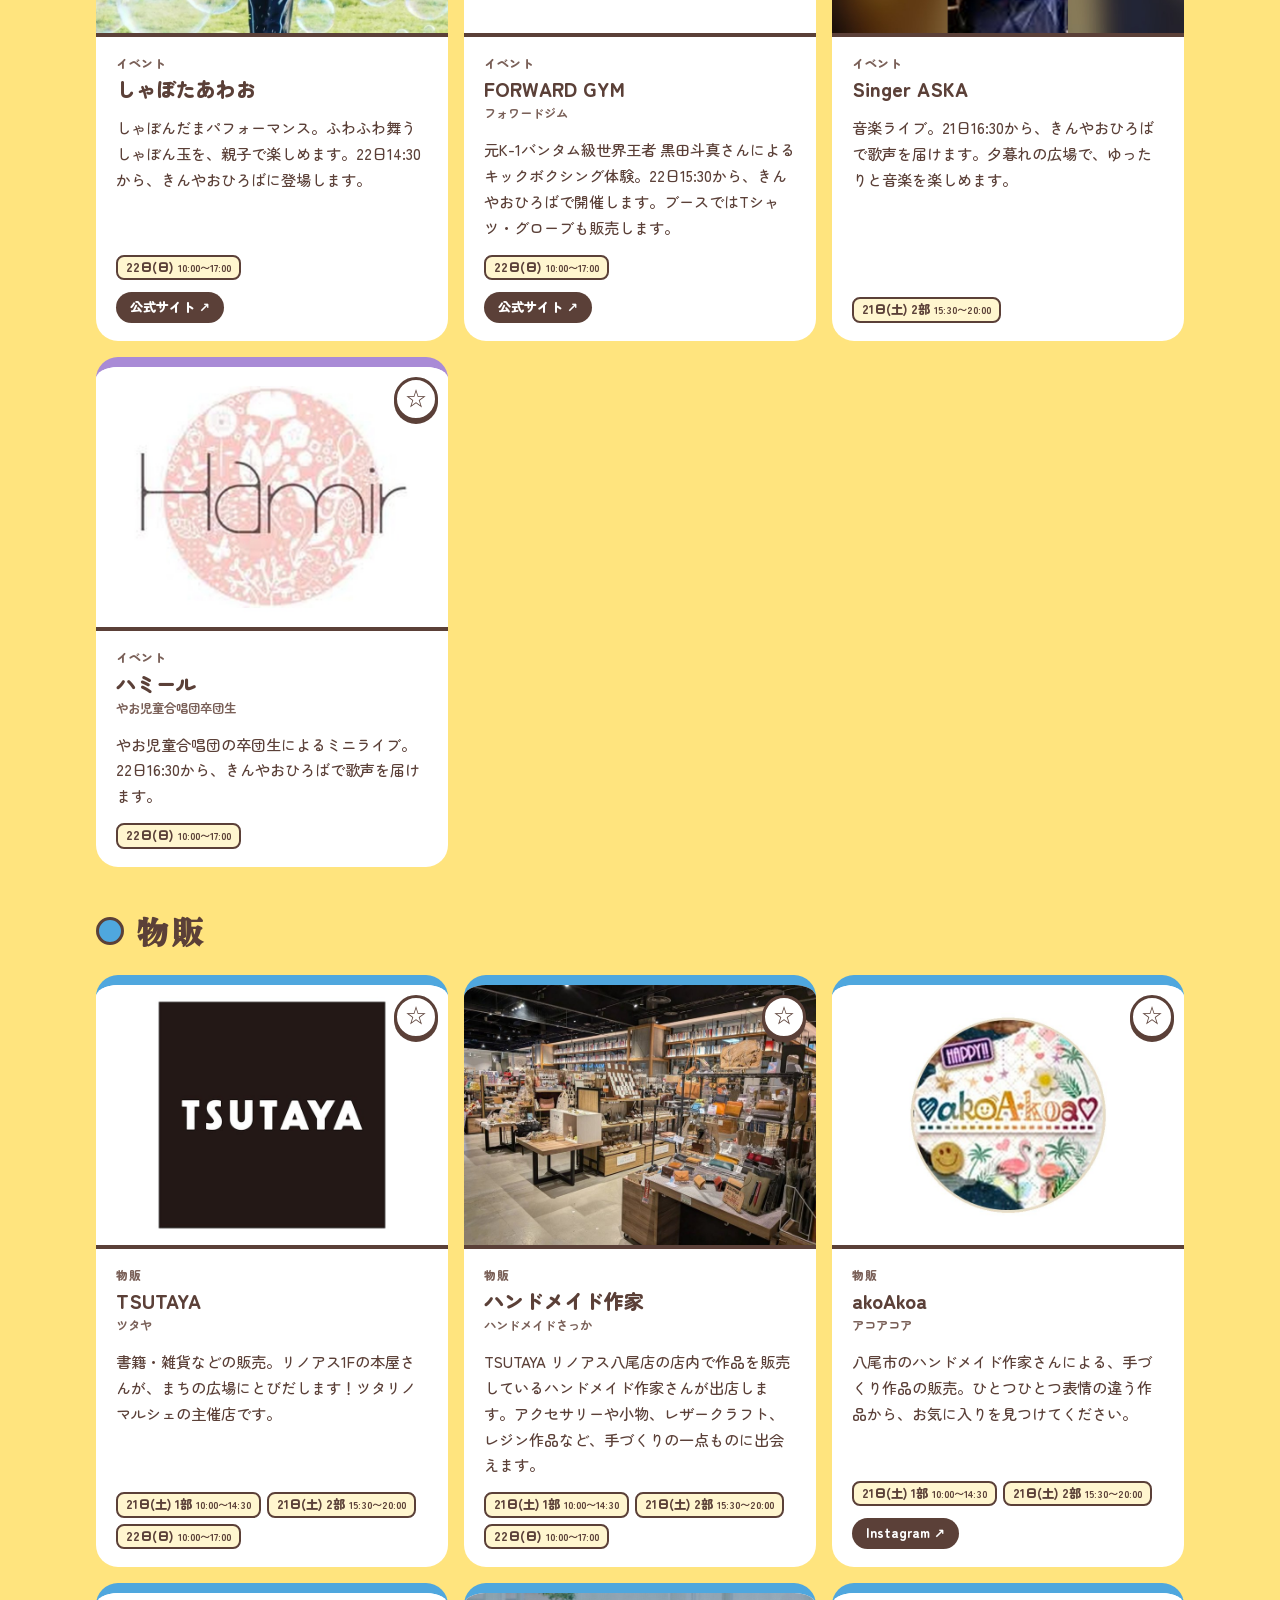
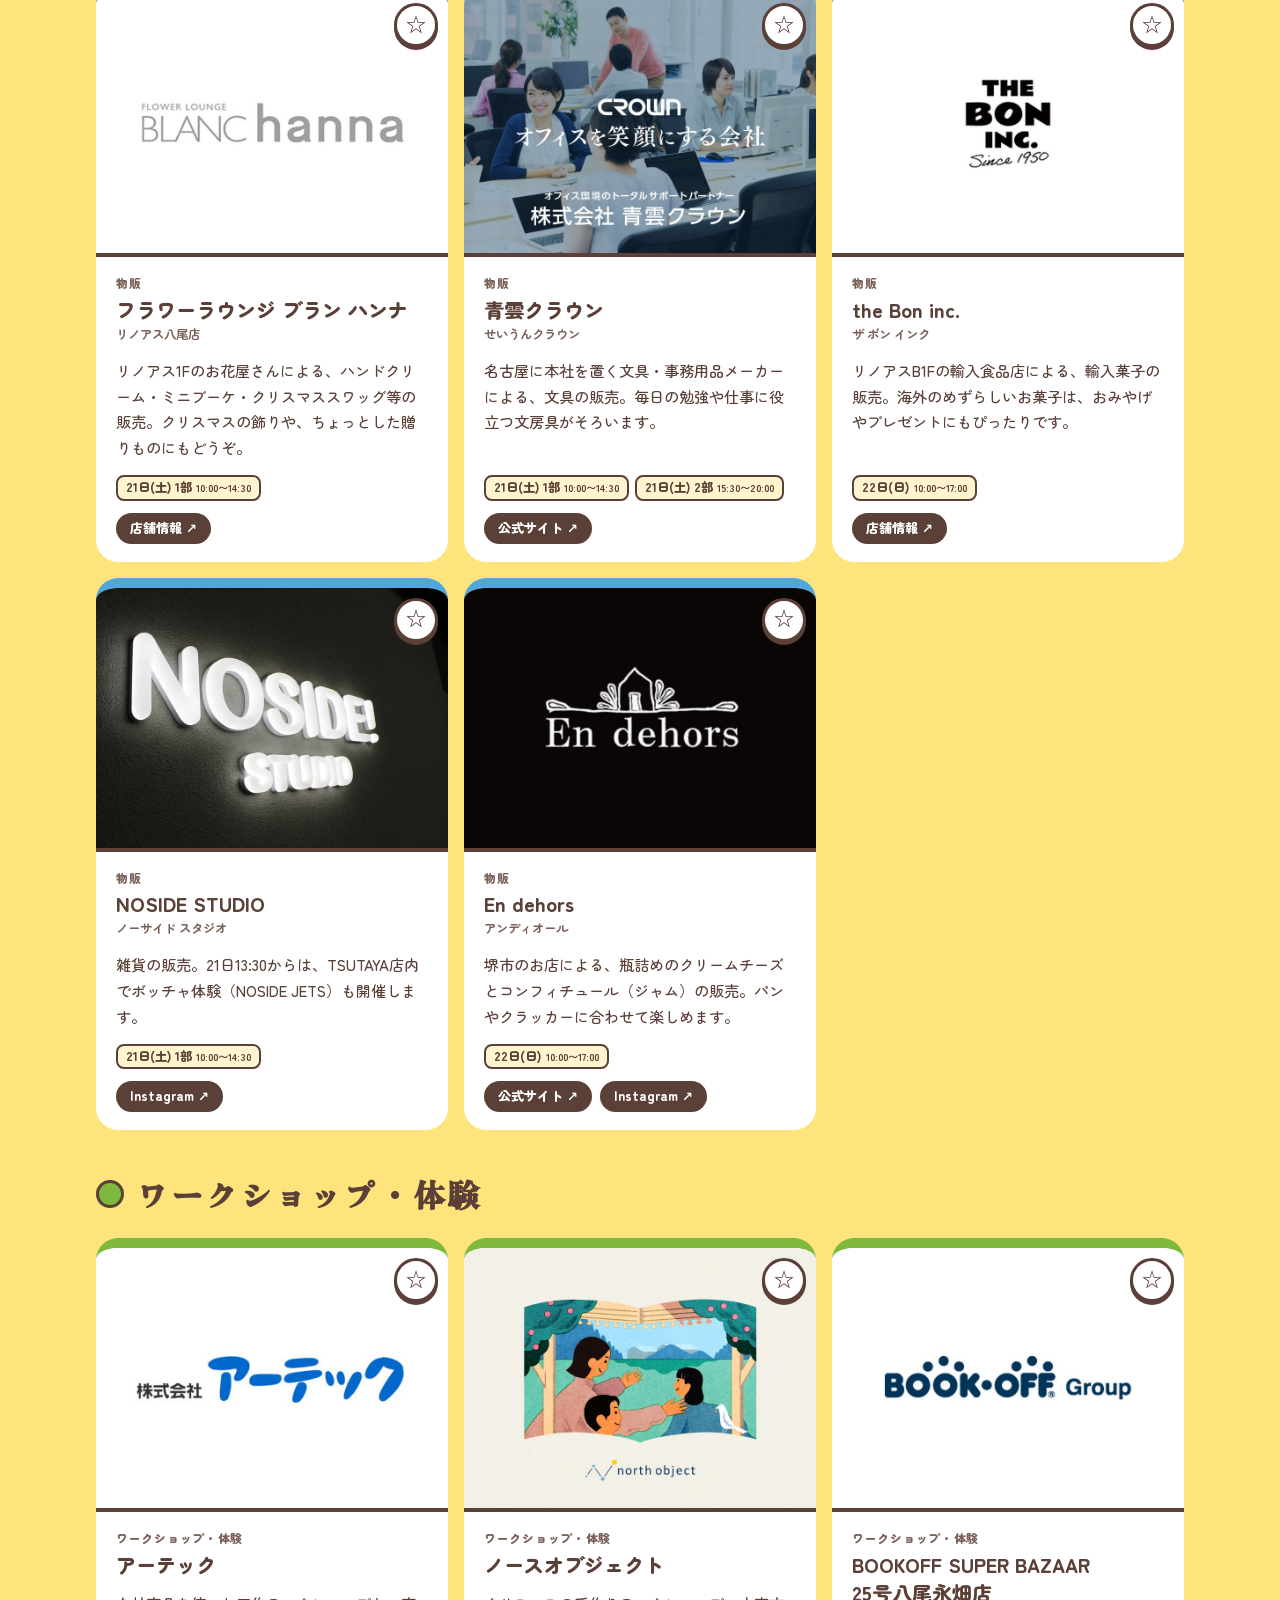
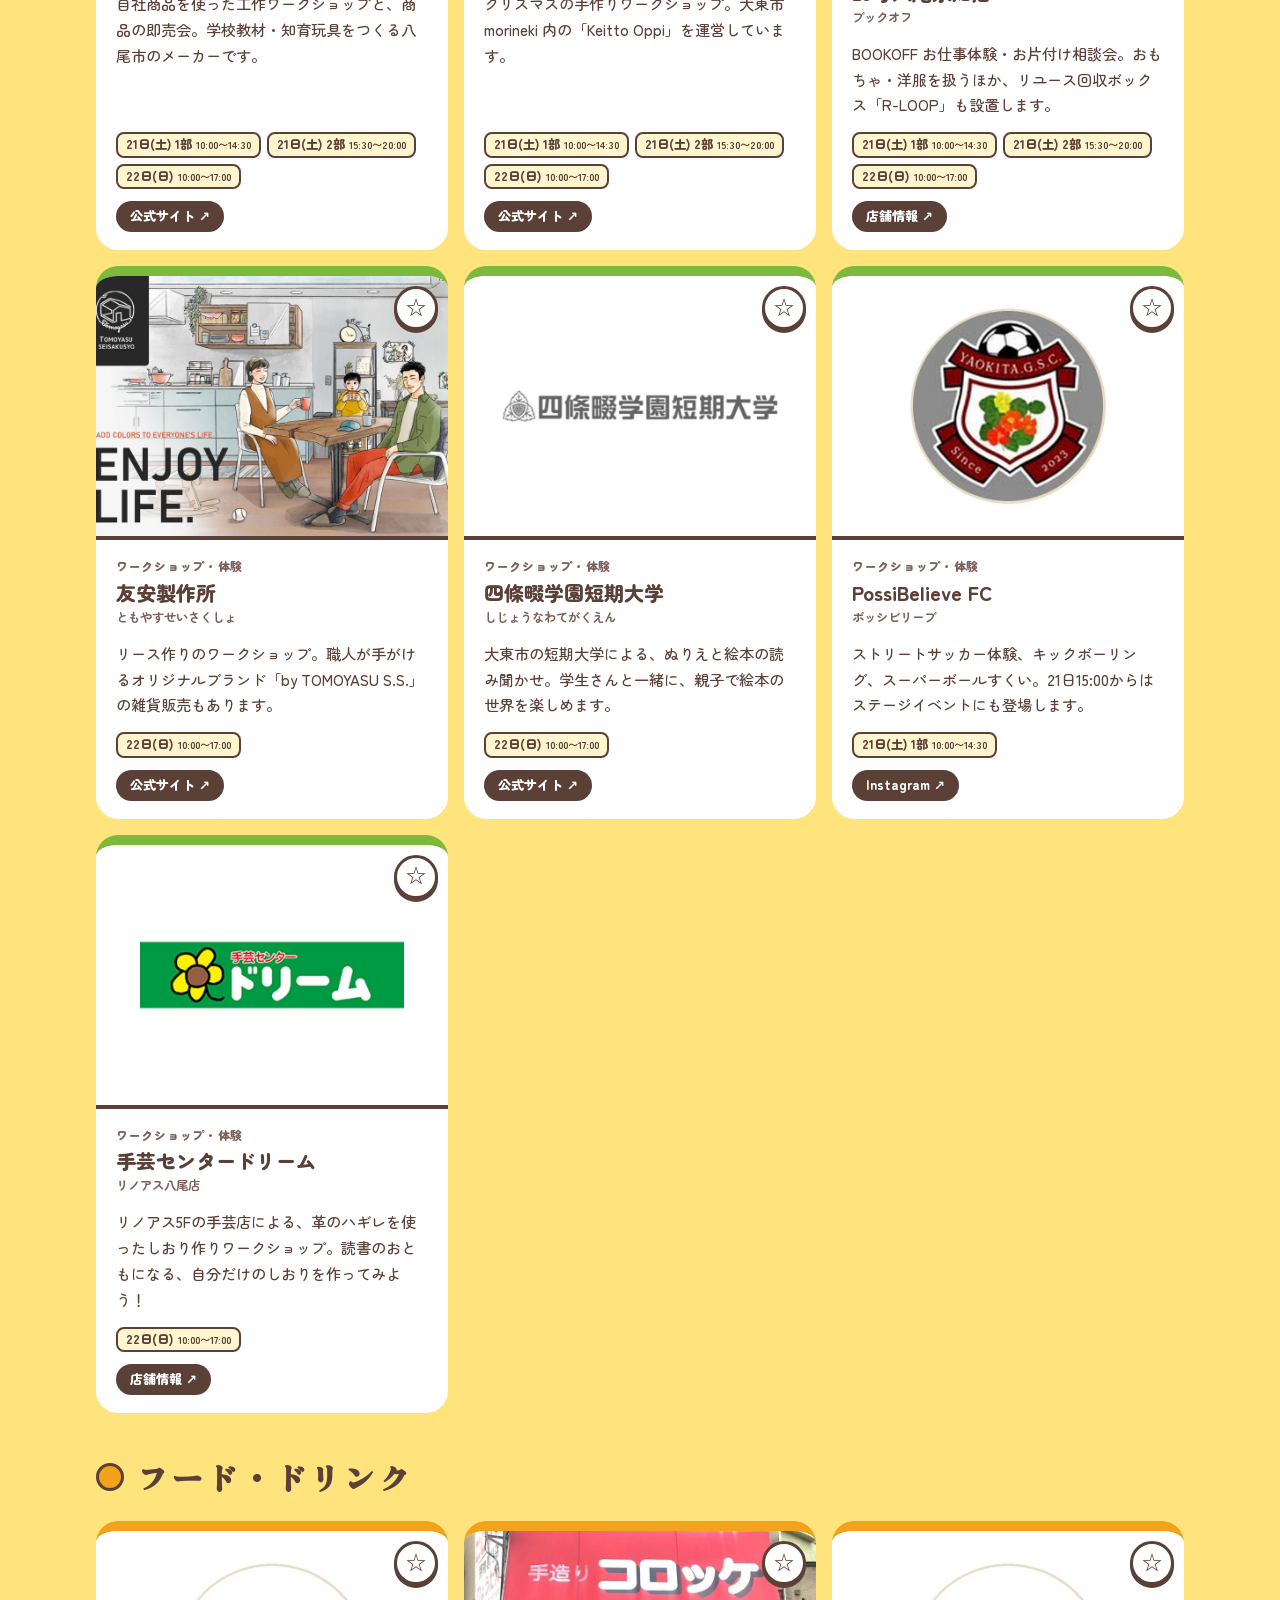
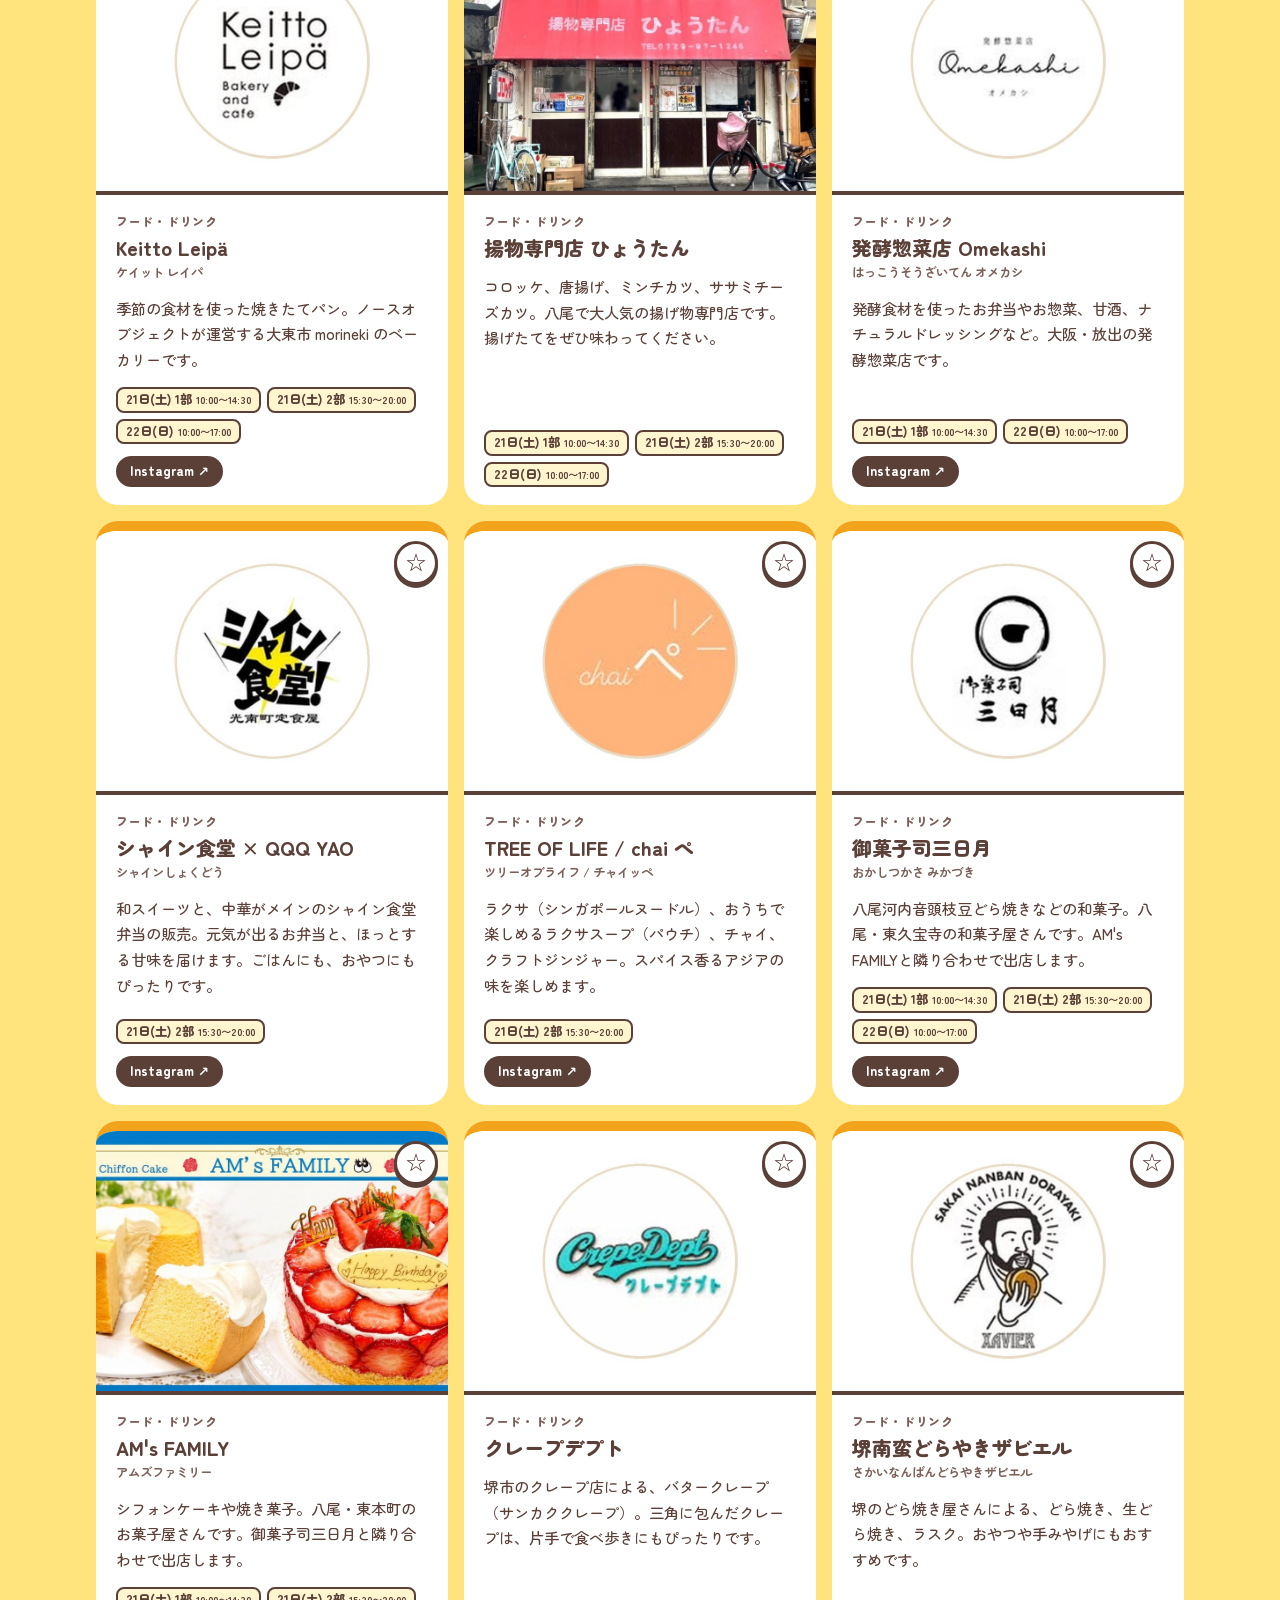
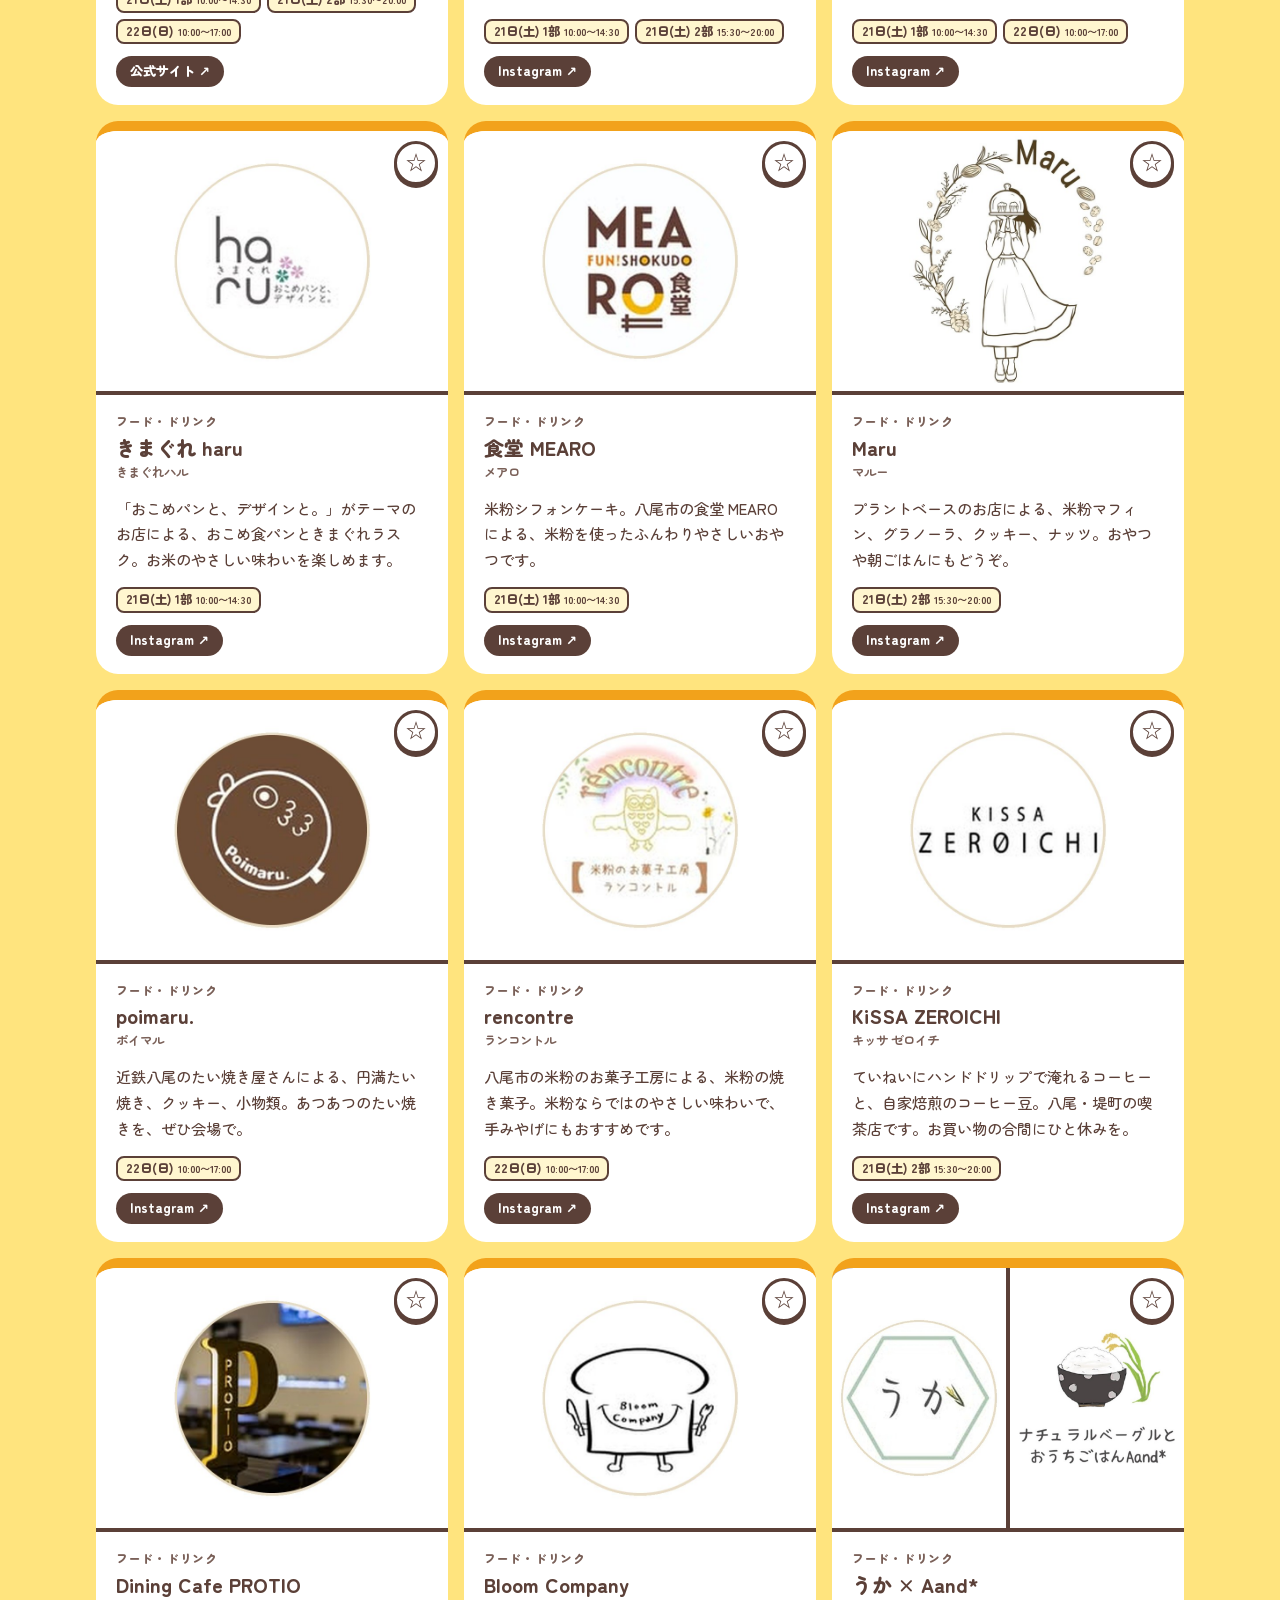
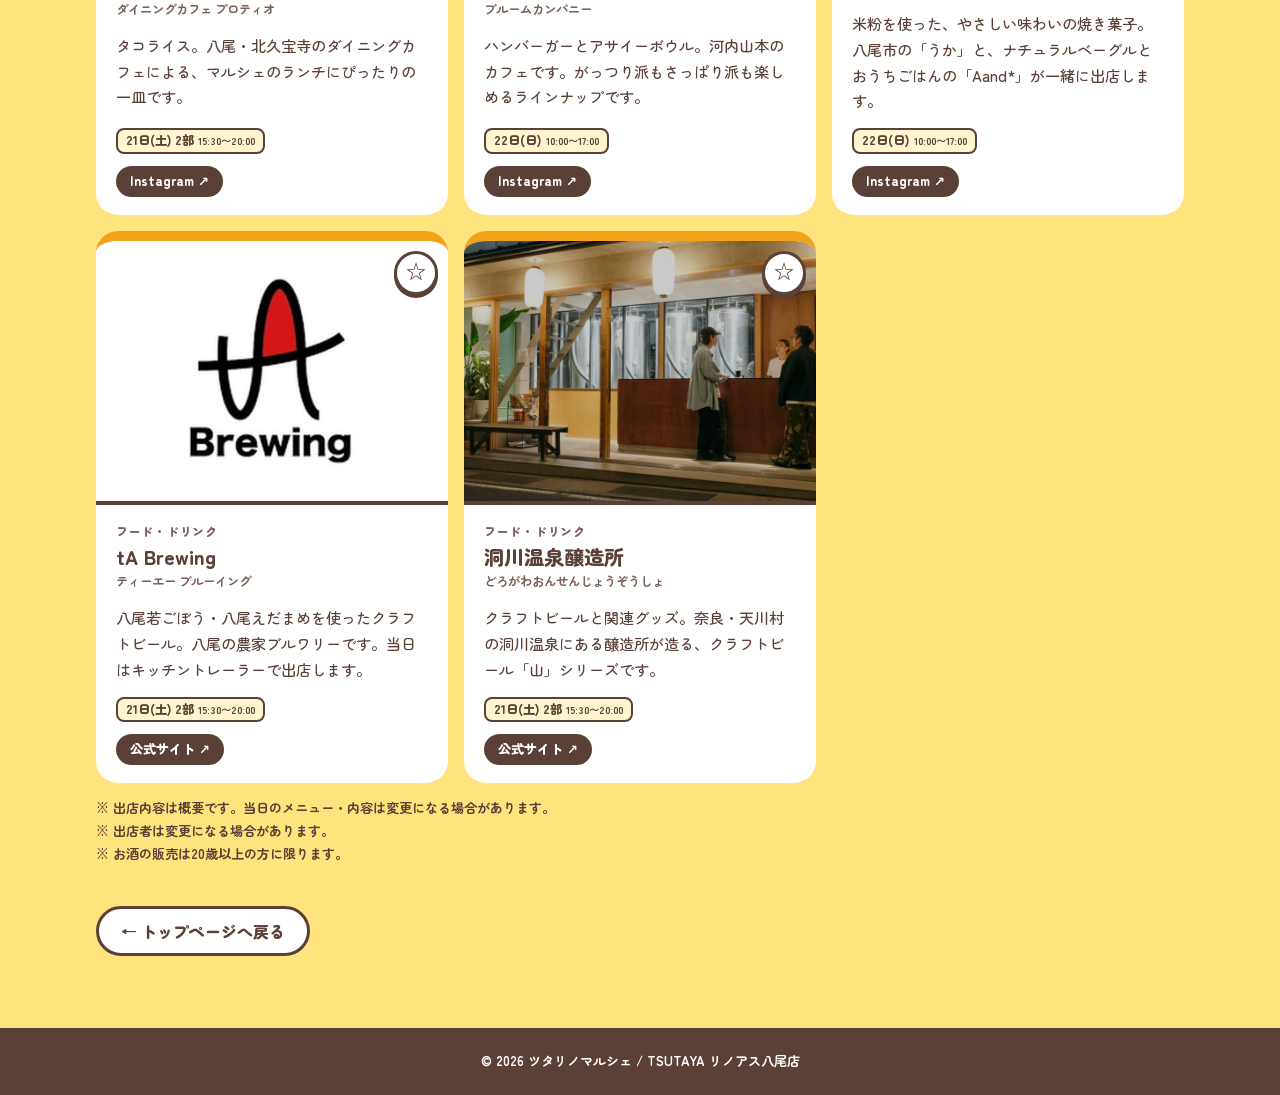
==== commit 92582b93: "絵本のじかんの紹介文：2回目を13:30〜に修正 Co-Authored-By: Claude Opus 5.5 <noreply@anthropic.com>" ====
--- a/vendors.html
+++ b/vendors.html
@@ -171,7 +171,7 @@
 <footer>© 2026 ツタリノマルシェ / TSUTAYA リノアス八尾店</footer>
 <a class="to-top" href="#top" aria-label="ページの先頭へ">▲<br>TOP</a>
 
-<script src="vendors-data.js?v=20261111a"></script>
+<script src="vendors-data.js?v=20261111b"></script>
 <script src="live.js?v=20261109a"></script>
 <script>
 const esc = s => s.replace(/[&<>"]/g, c => ({ "&": "&amp;", "<": "&lt;", ">": "&gt;", '"': "&quot;" }[c]));
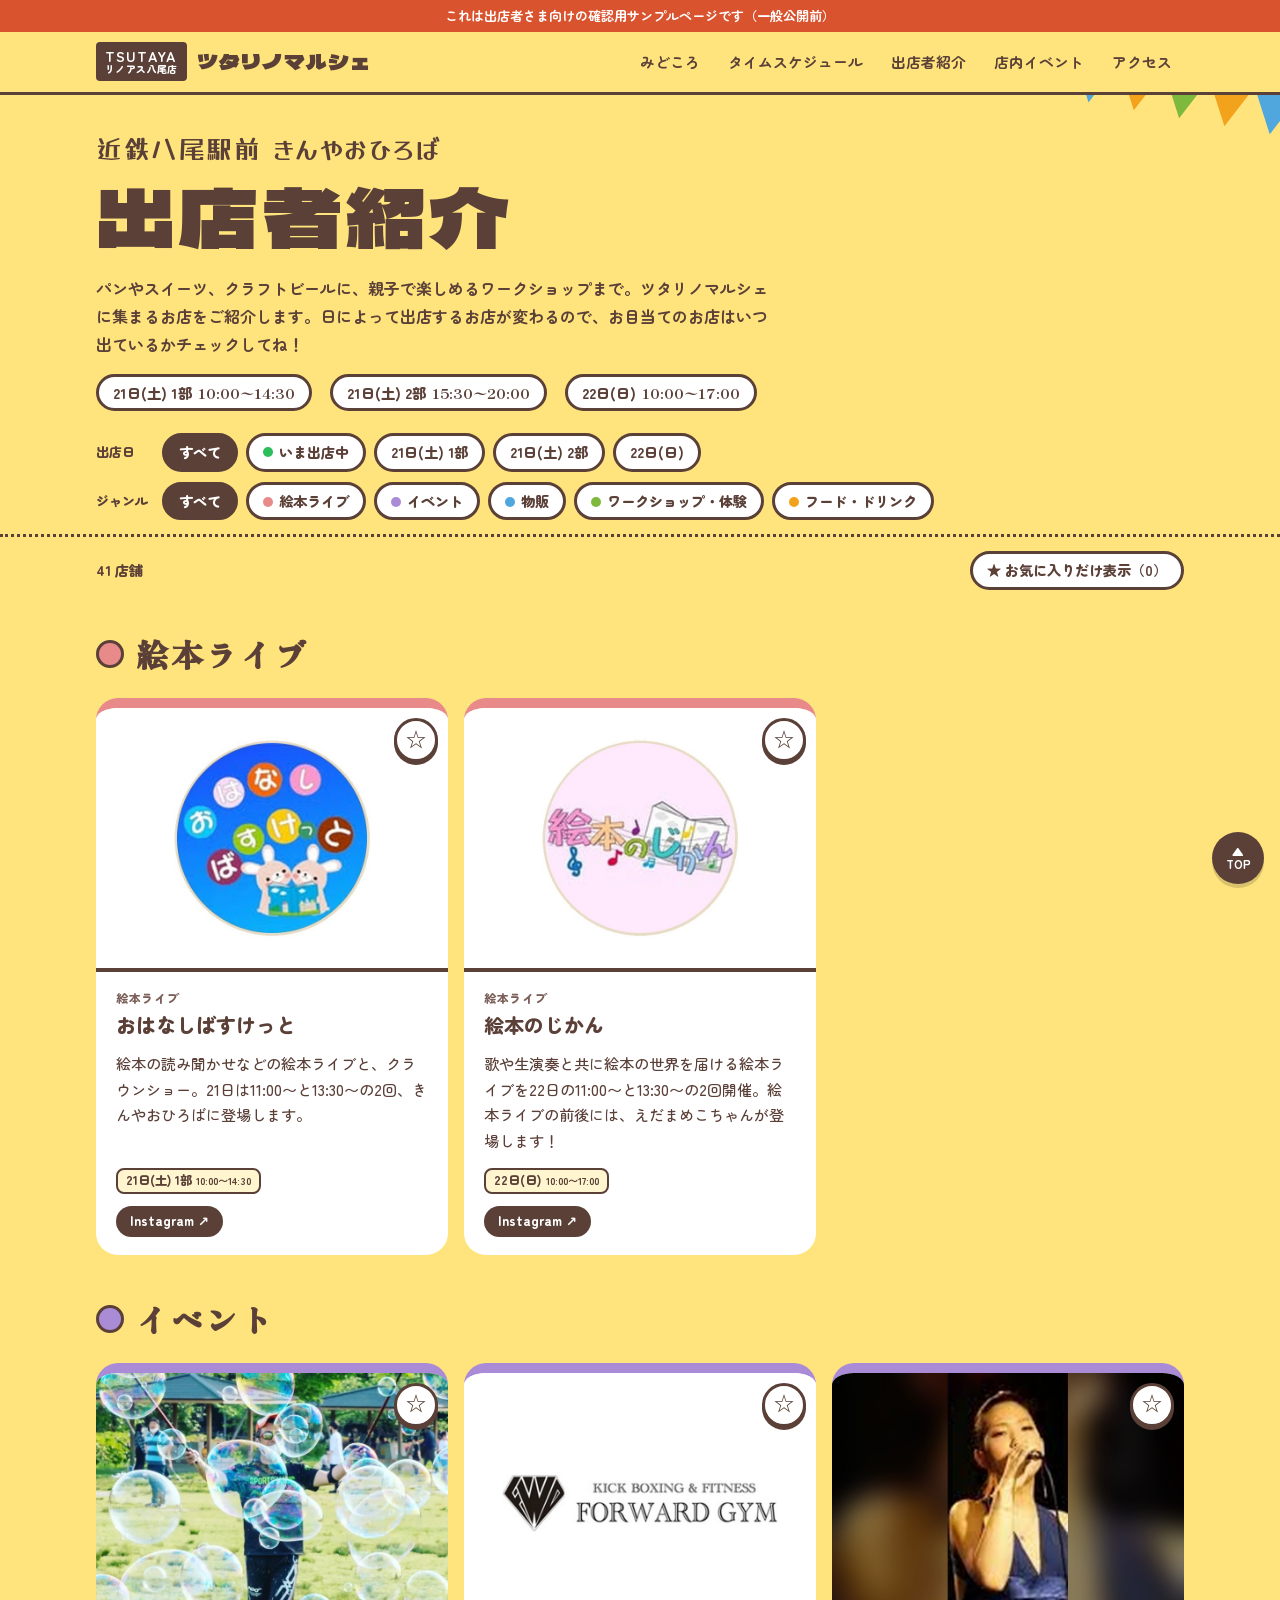
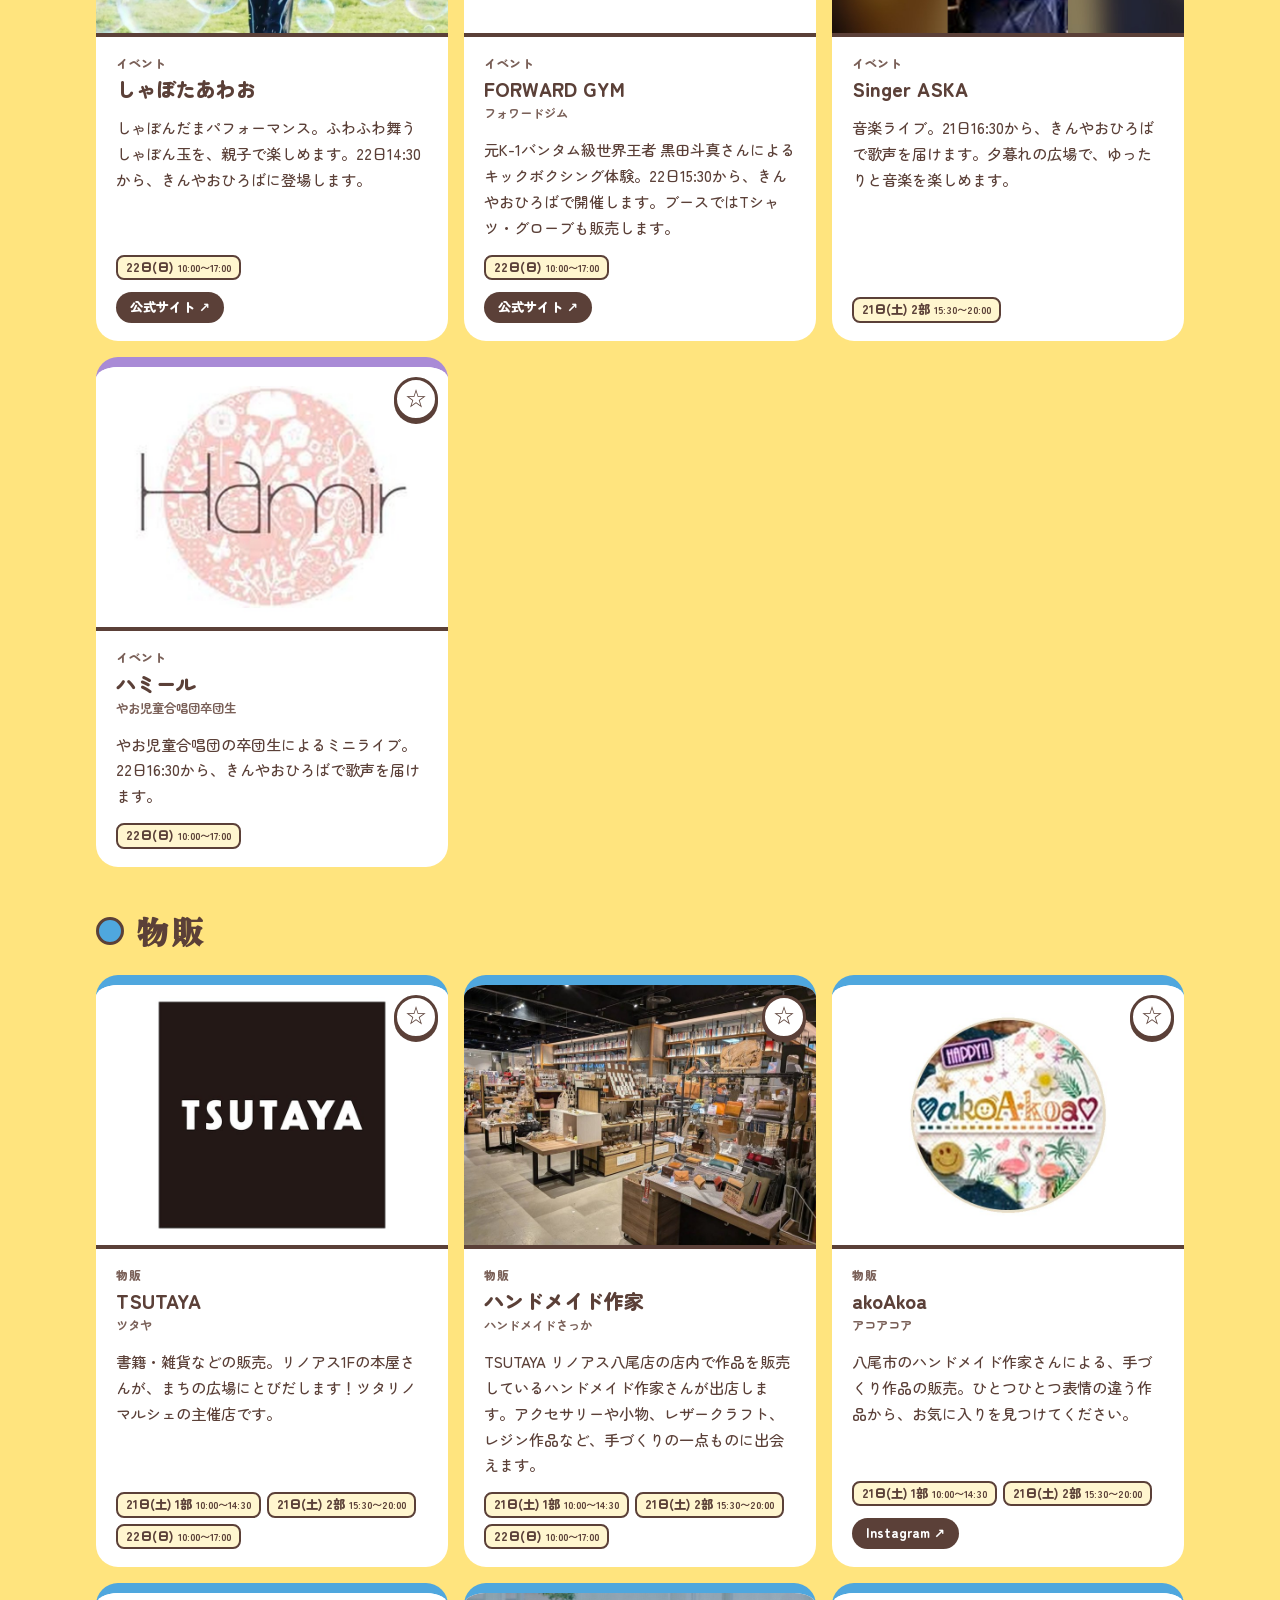
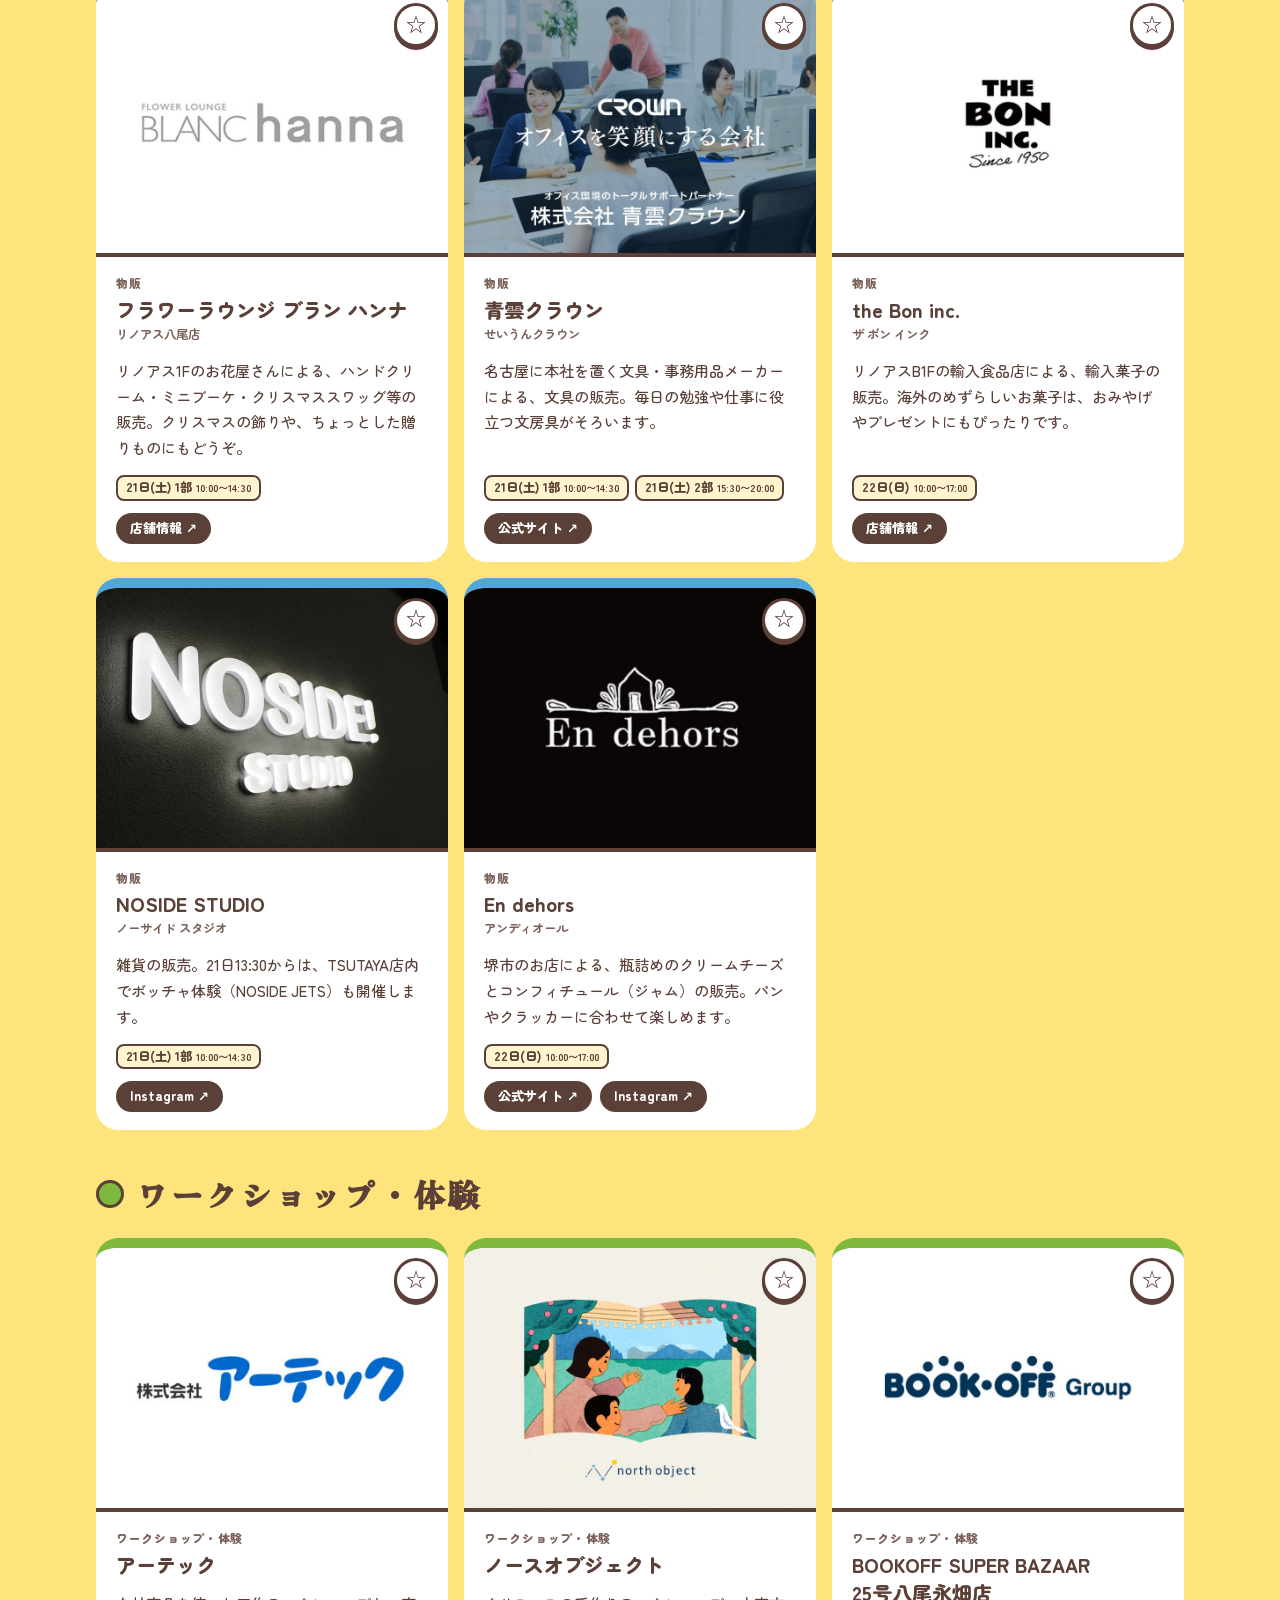
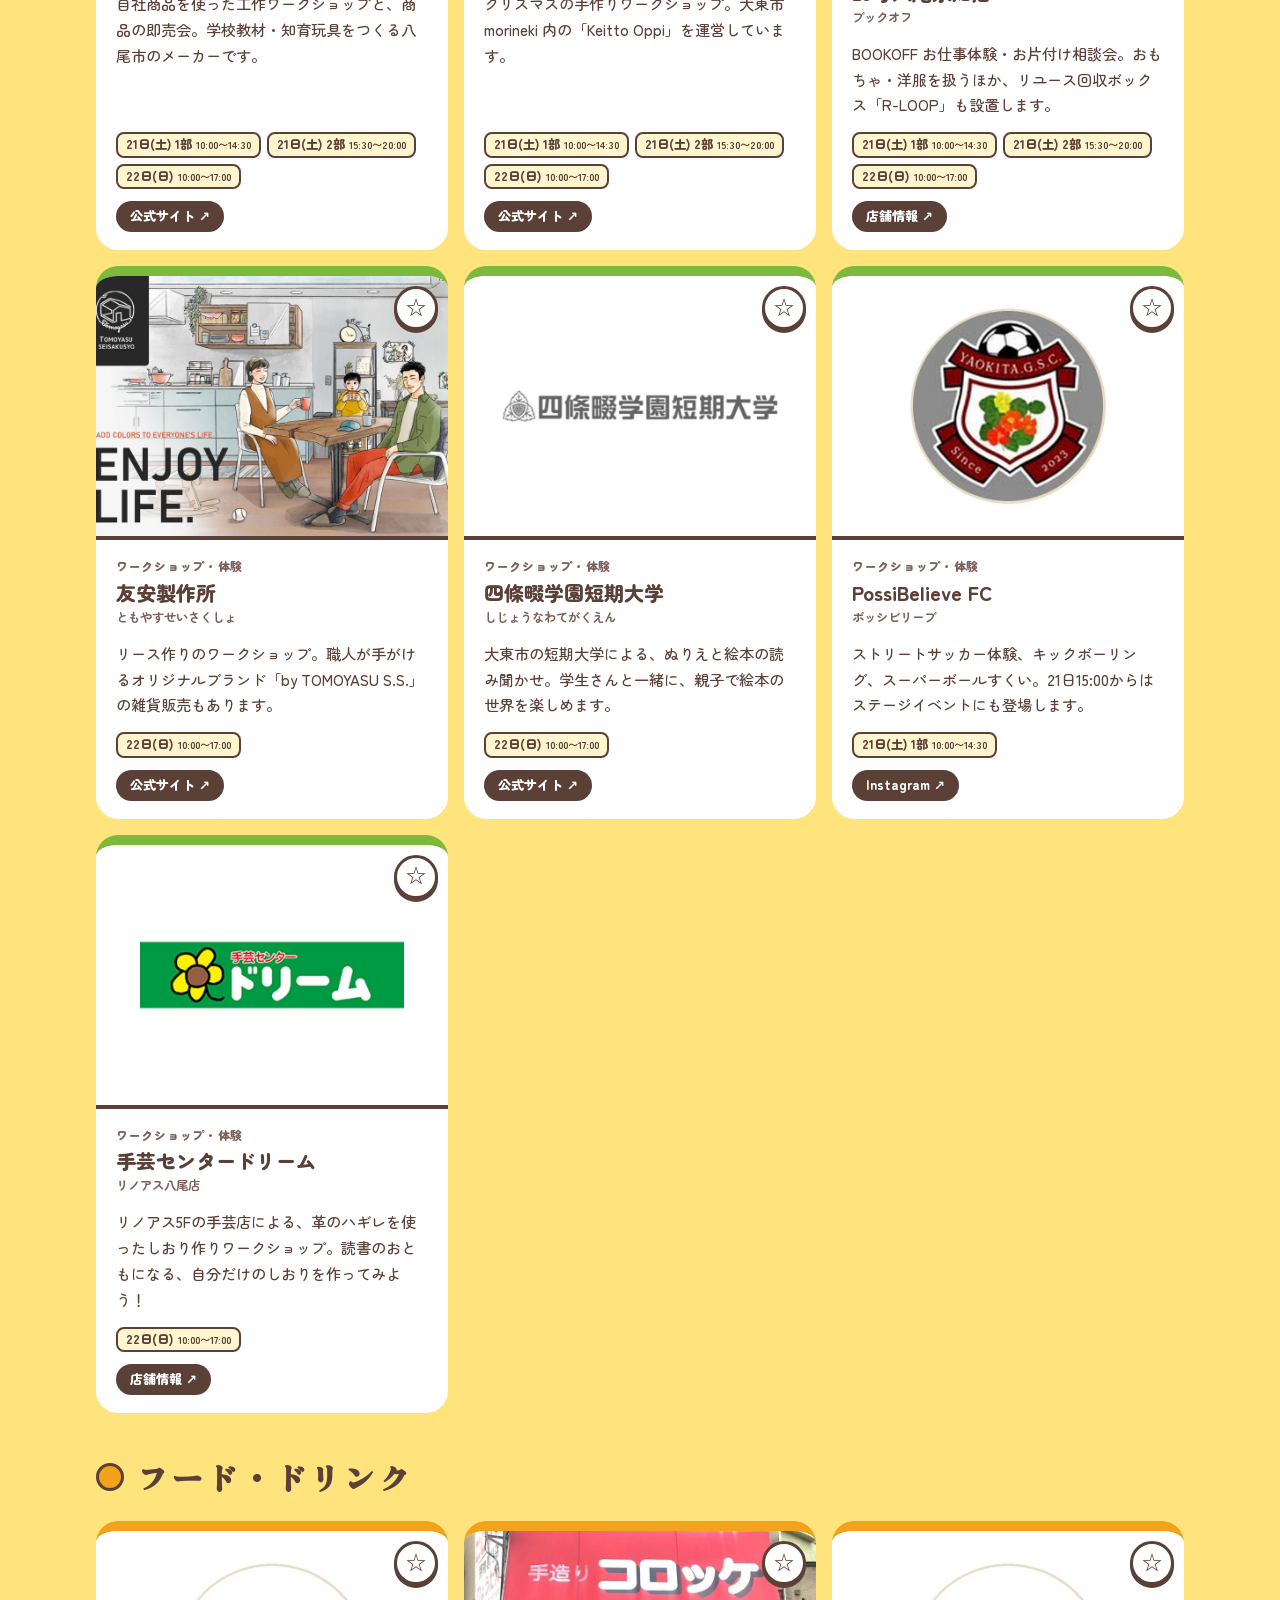
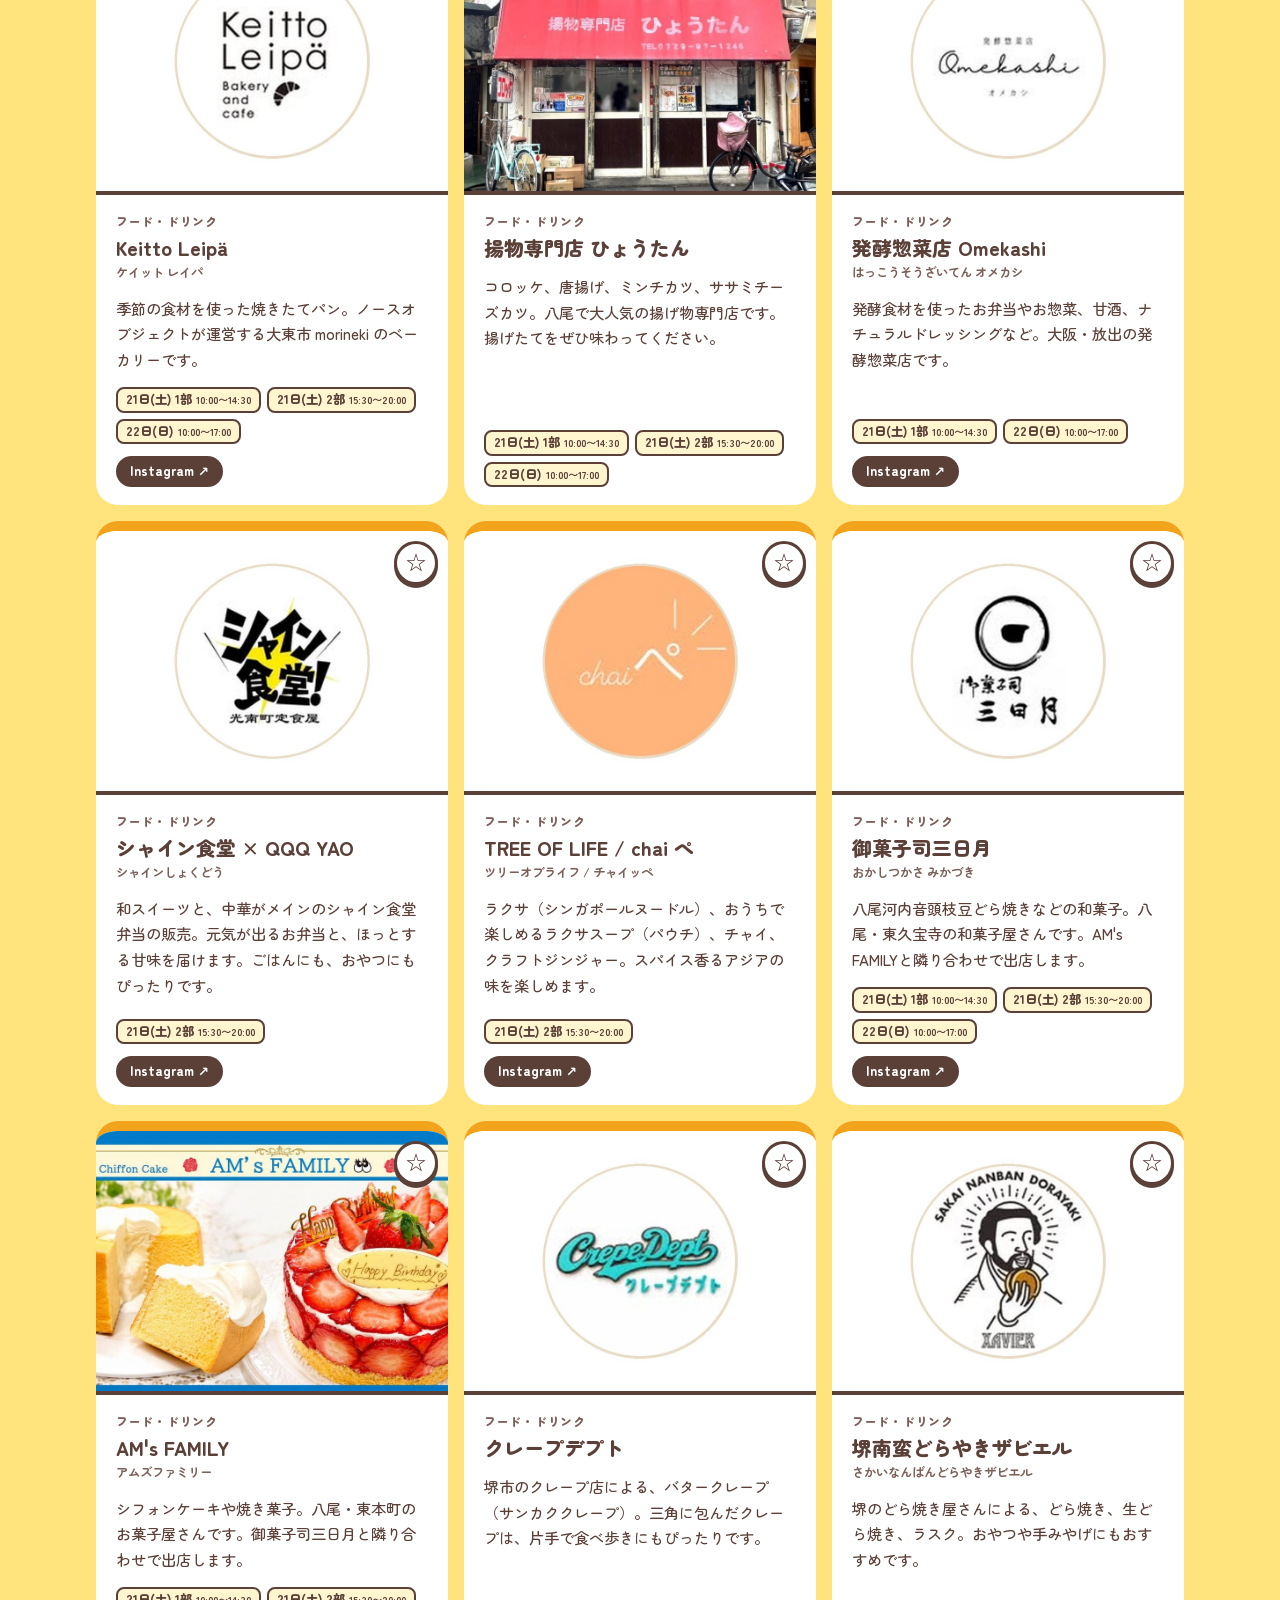
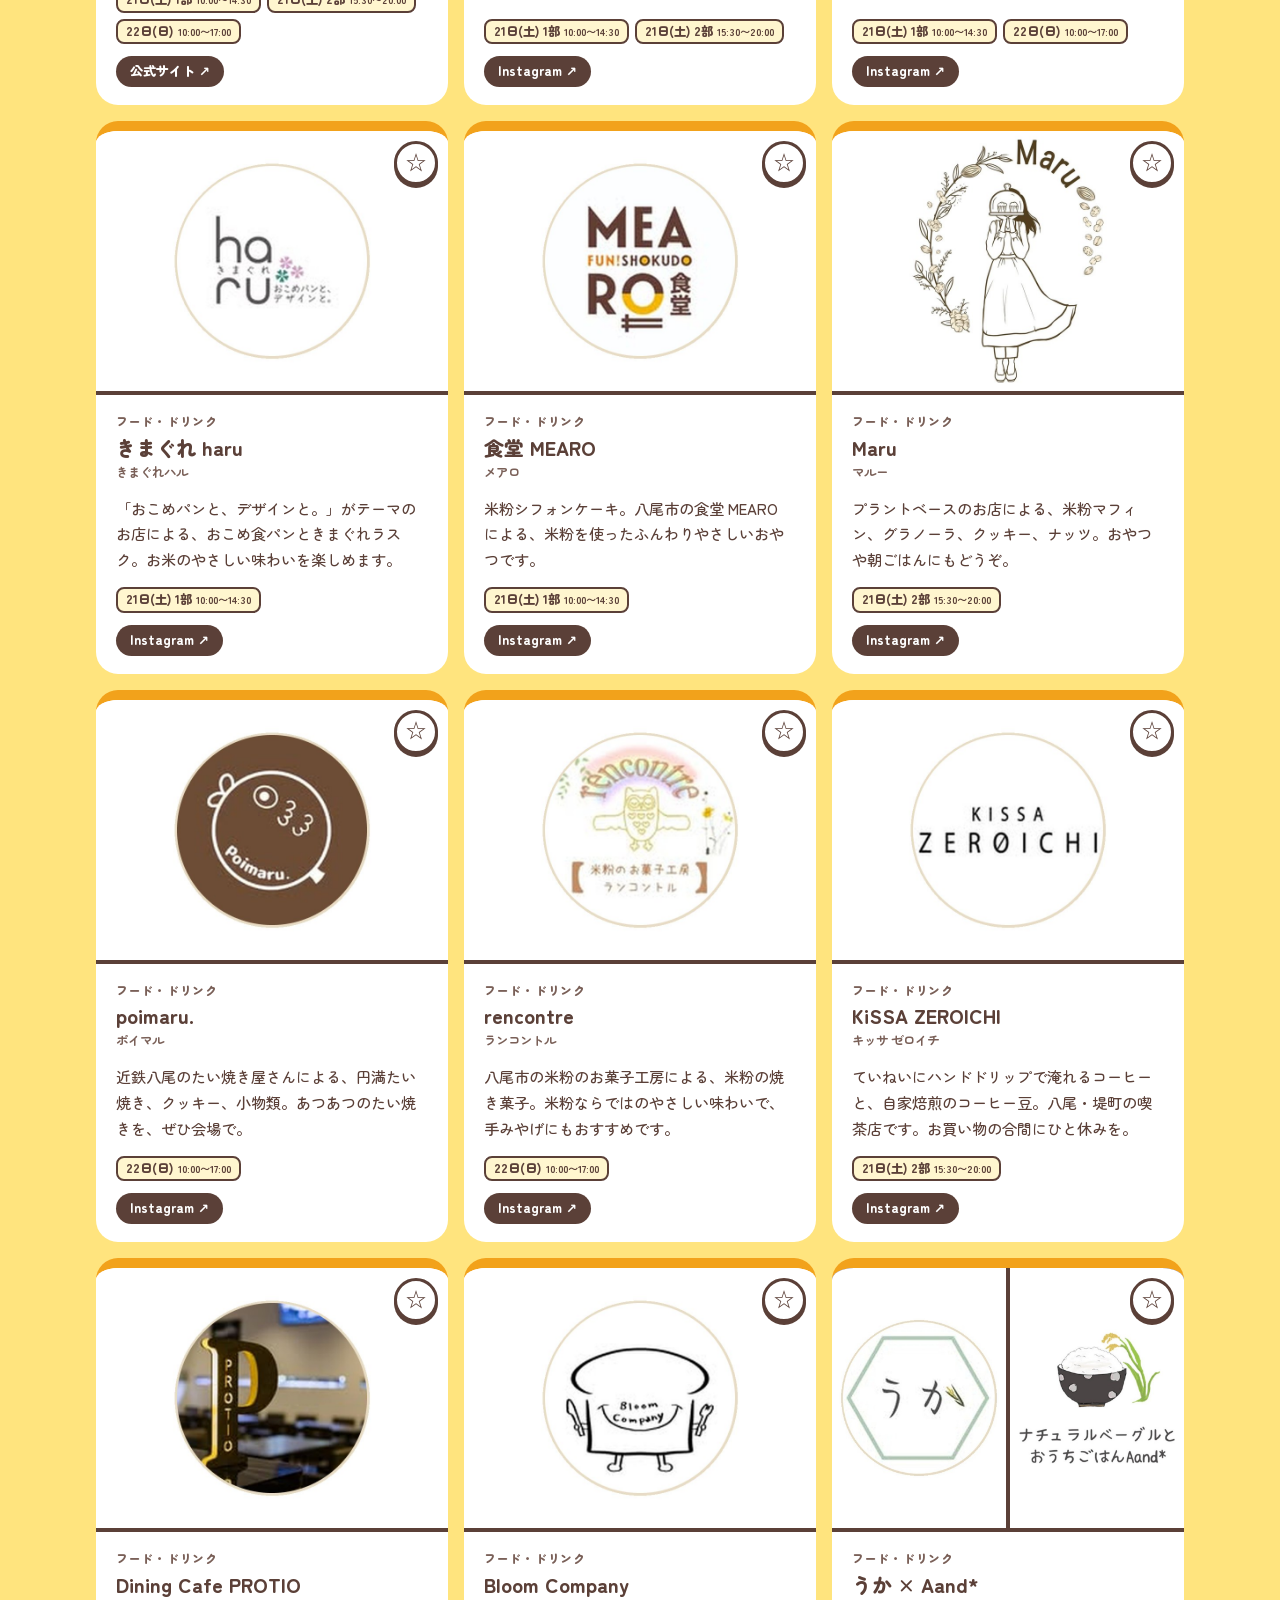
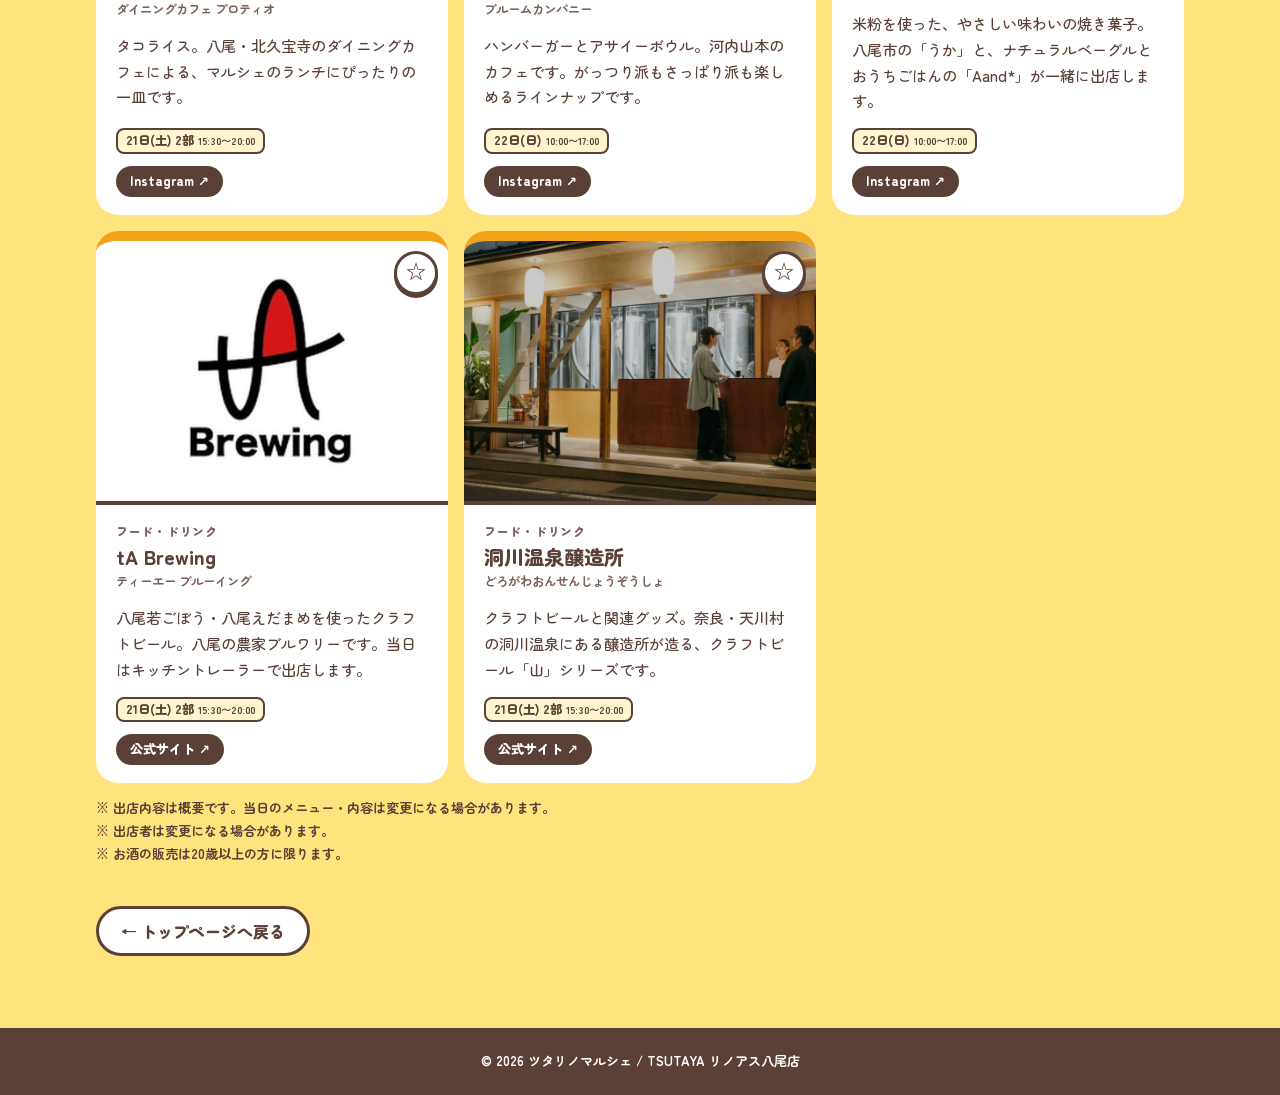
==== commit 1c142605: "絵本のじかんの紹介文から読点を削除 Co-Authored-By: Claude Opus 5.5 <noreply@anthropic.com>" ====
--- a/vendors.html
+++ b/vendors.html
@@ -171,7 +171,7 @@
 <footer>© 2026 ツタリノマルシェ / TSUTAYA リノアス八尾店</footer>
 <a class="to-top" href="#top" aria-label="ページの先頭へ">▲<br>TOP</a>
 
-<script src="vendors-data.js?v=20261111b"></script>
+<script src="vendors-data.js?v=20261111c"></script>
 <script src="live.js?v=20261109a"></script>
 <script>
 const esc = s => s.replace(/[&<>"]/g, c => ({ "&": "&amp;", "<": "&lt;", ">": "&gt;", '"': "&quot;" }[c]));
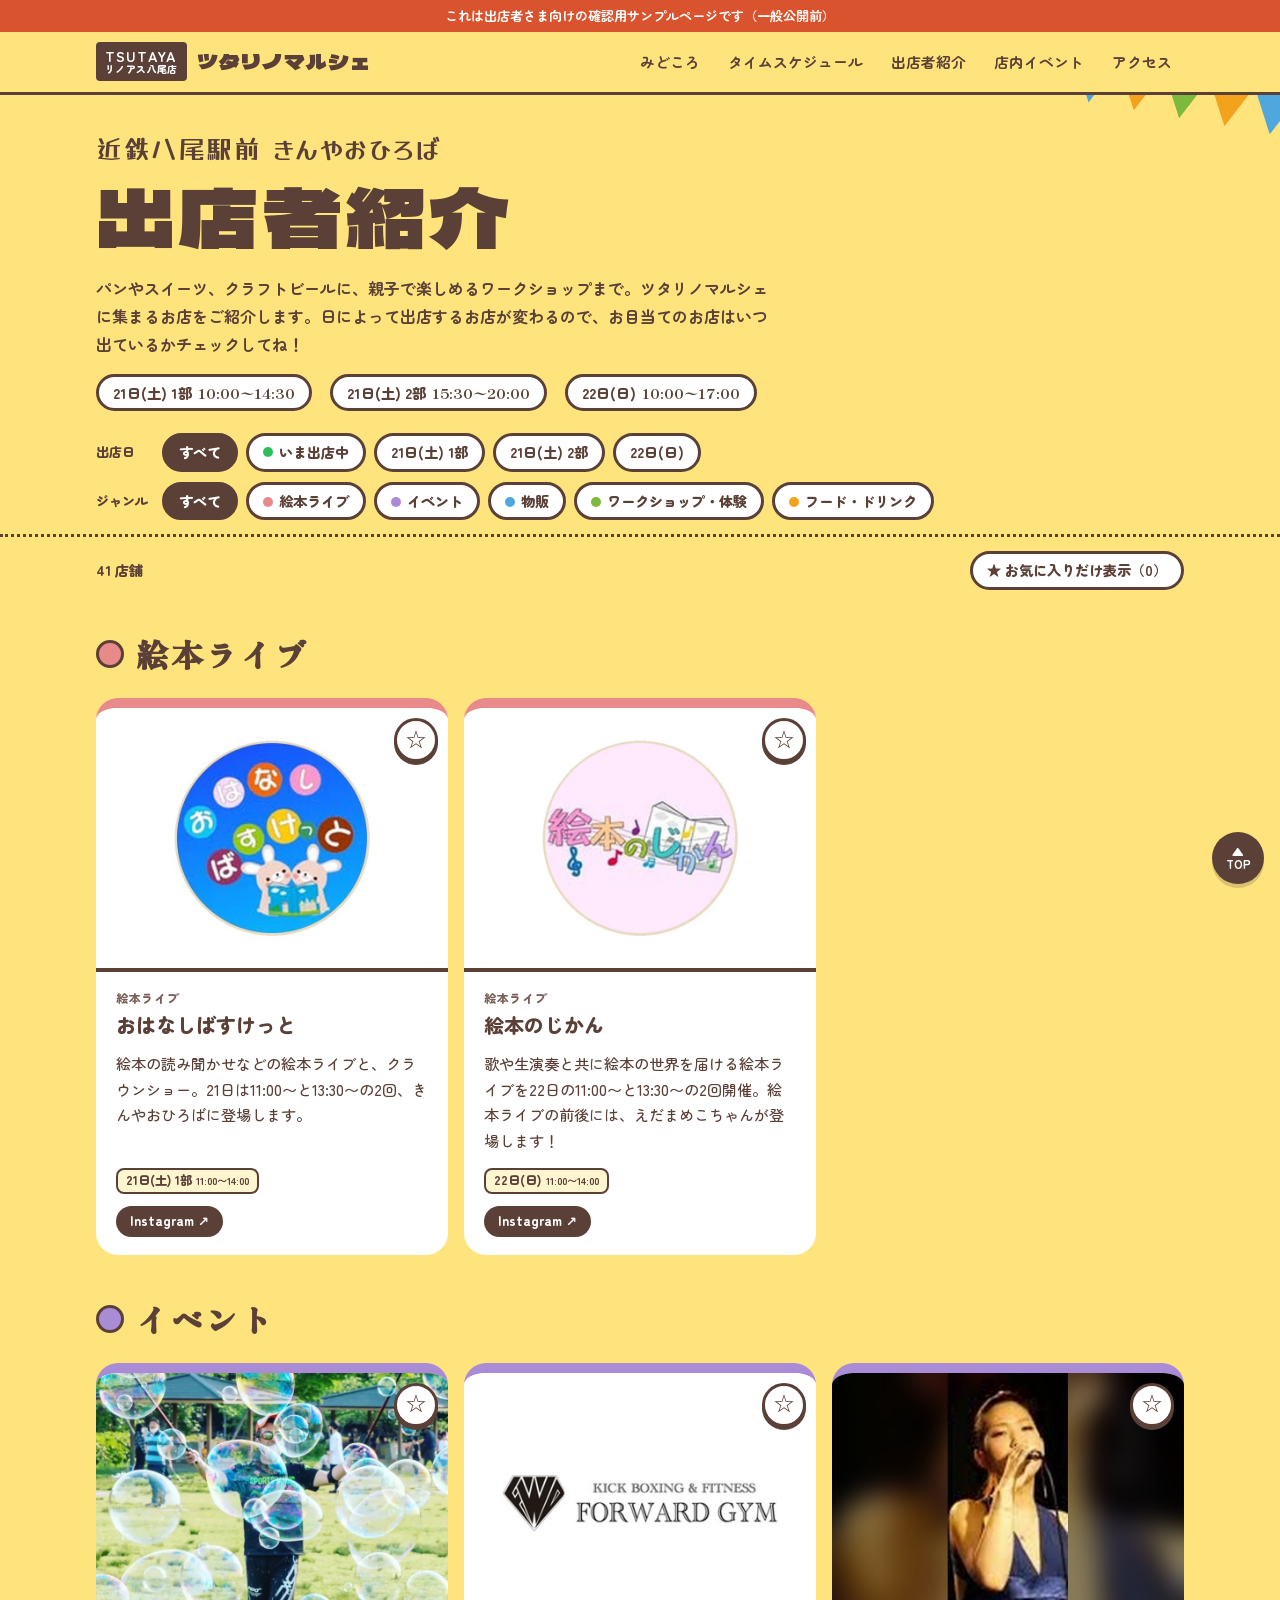
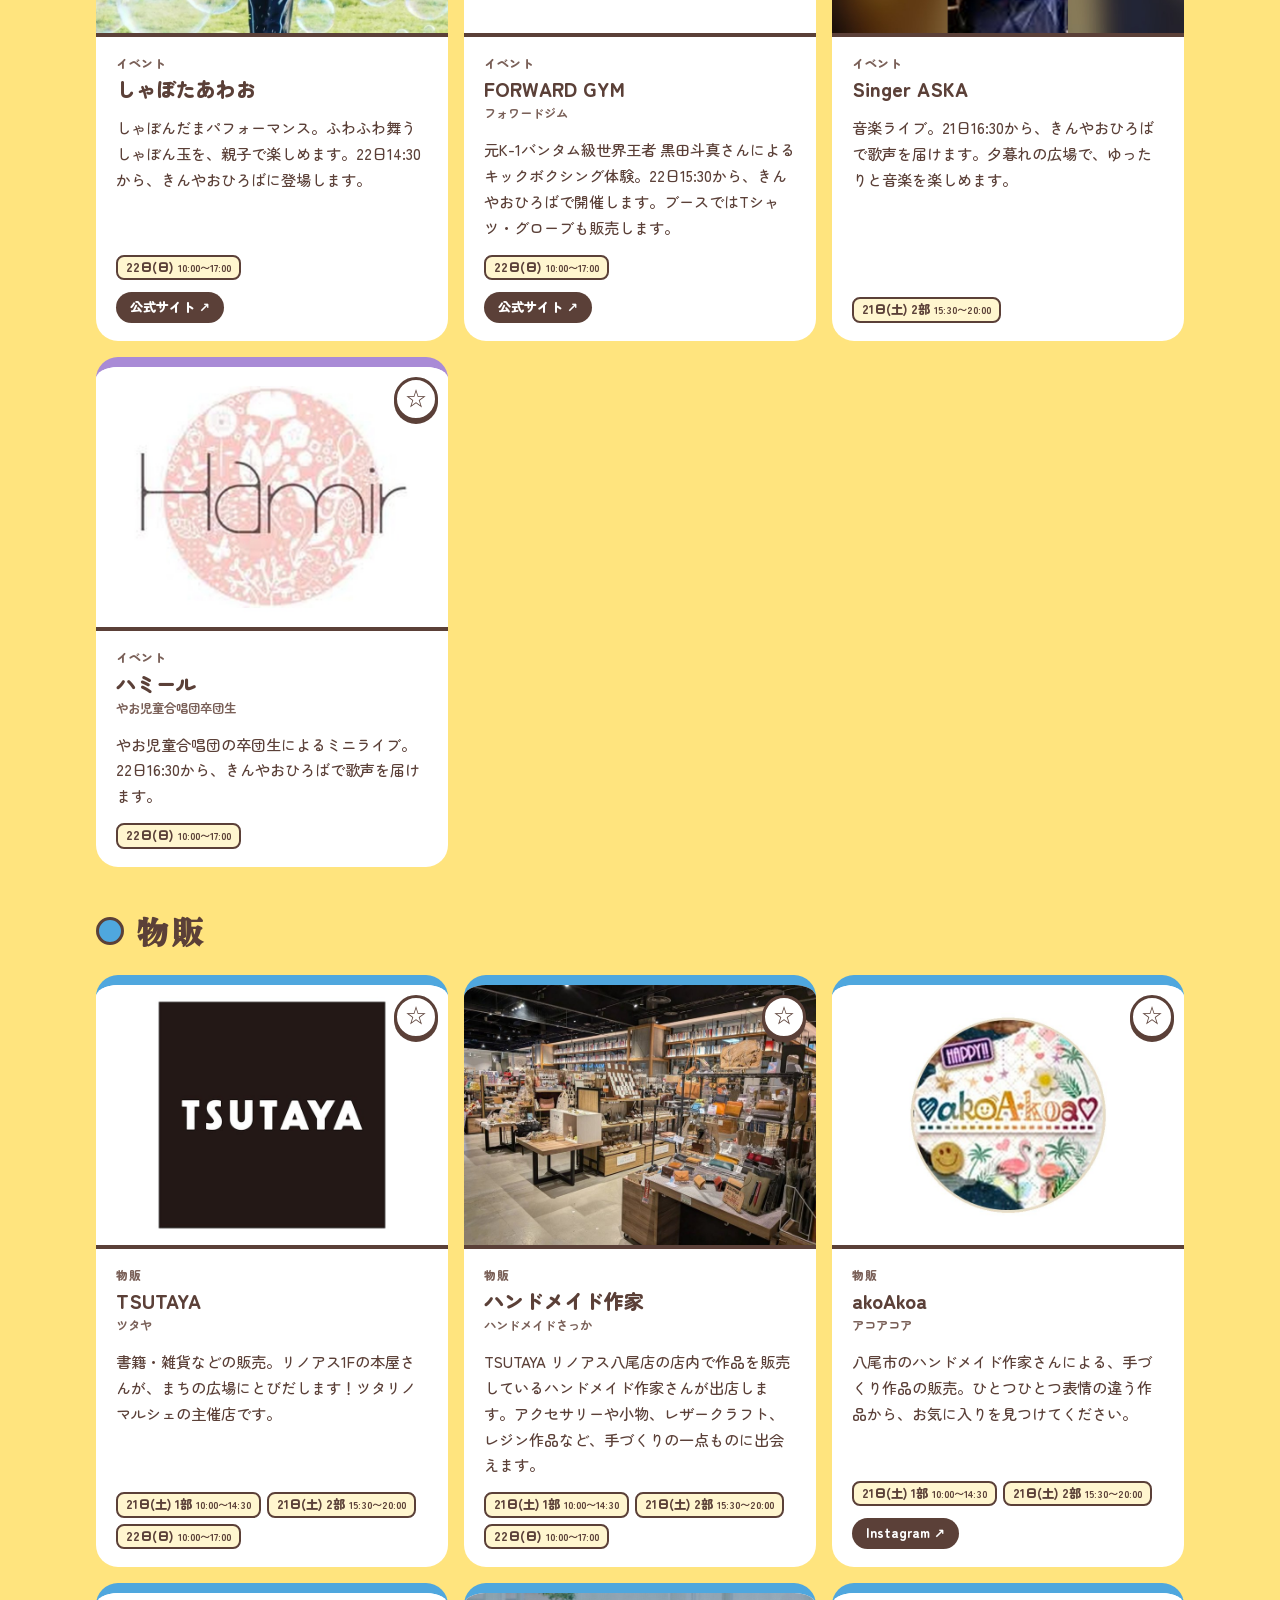
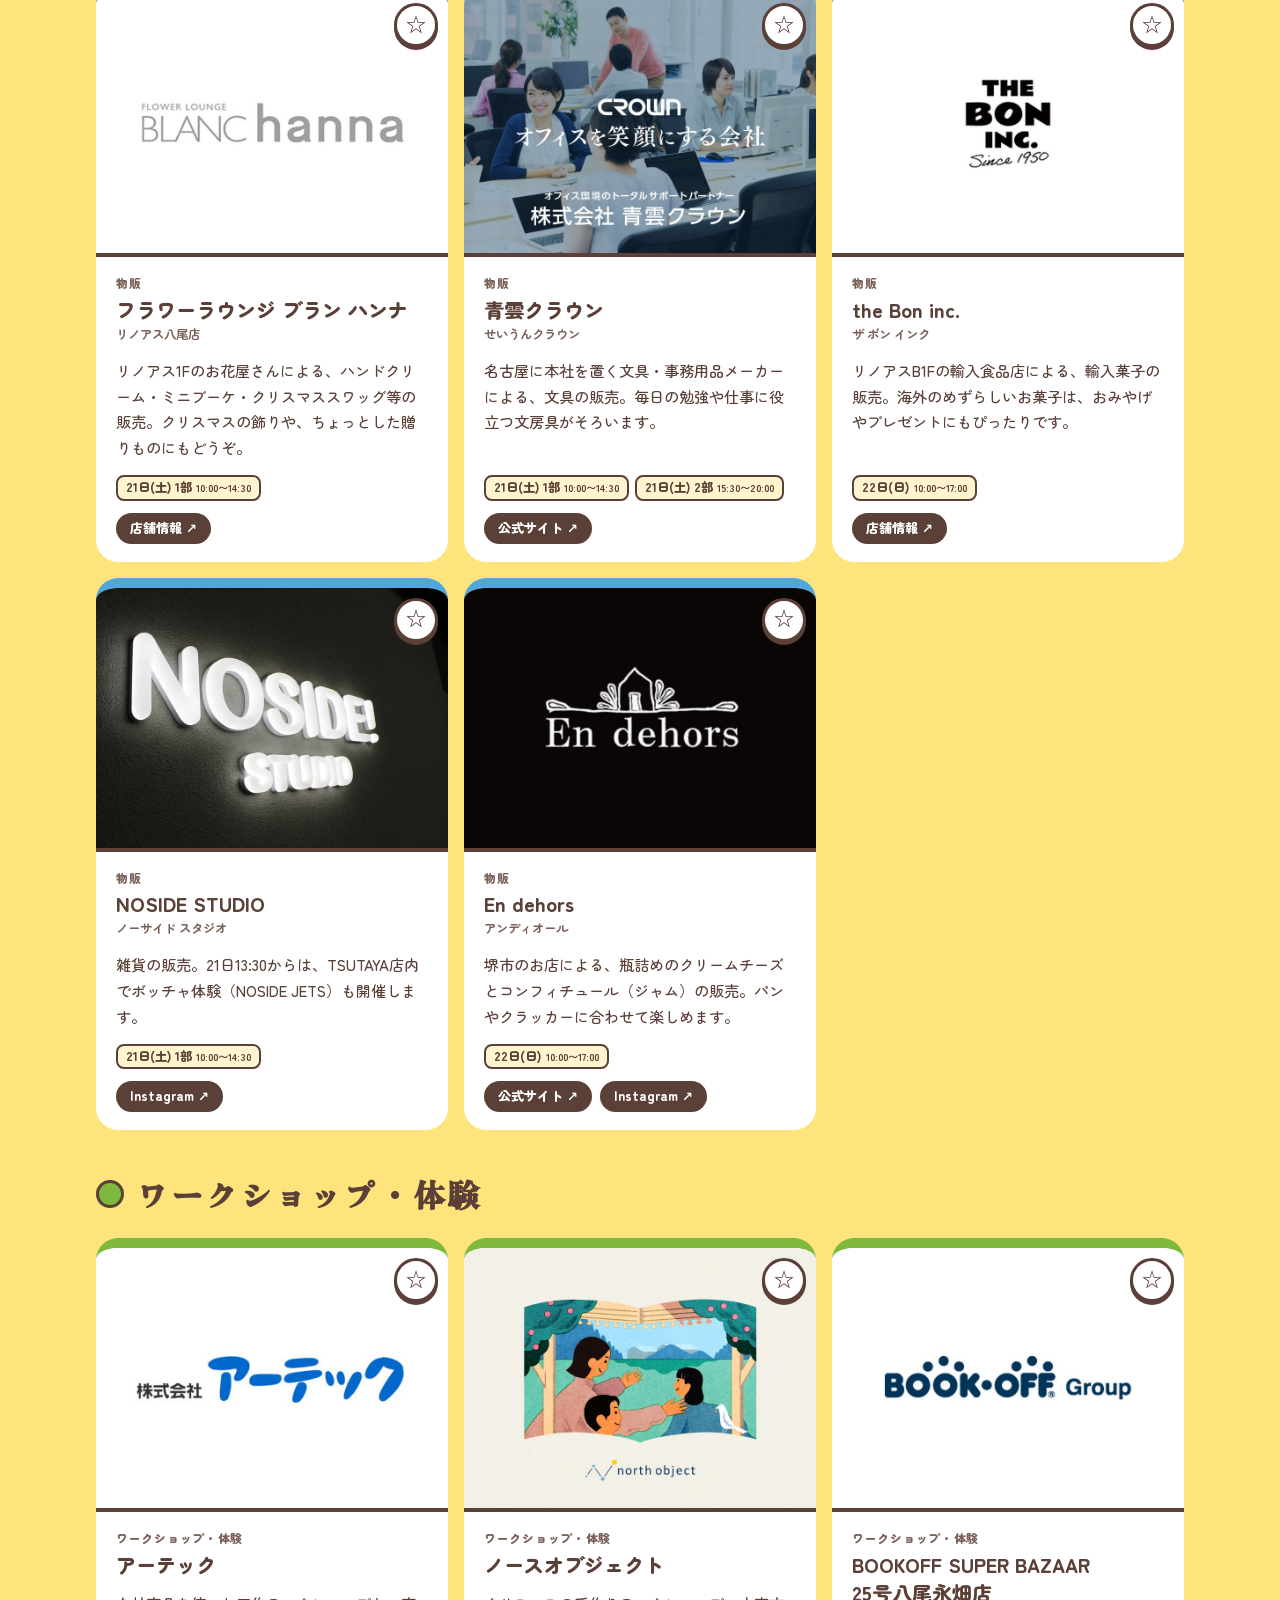
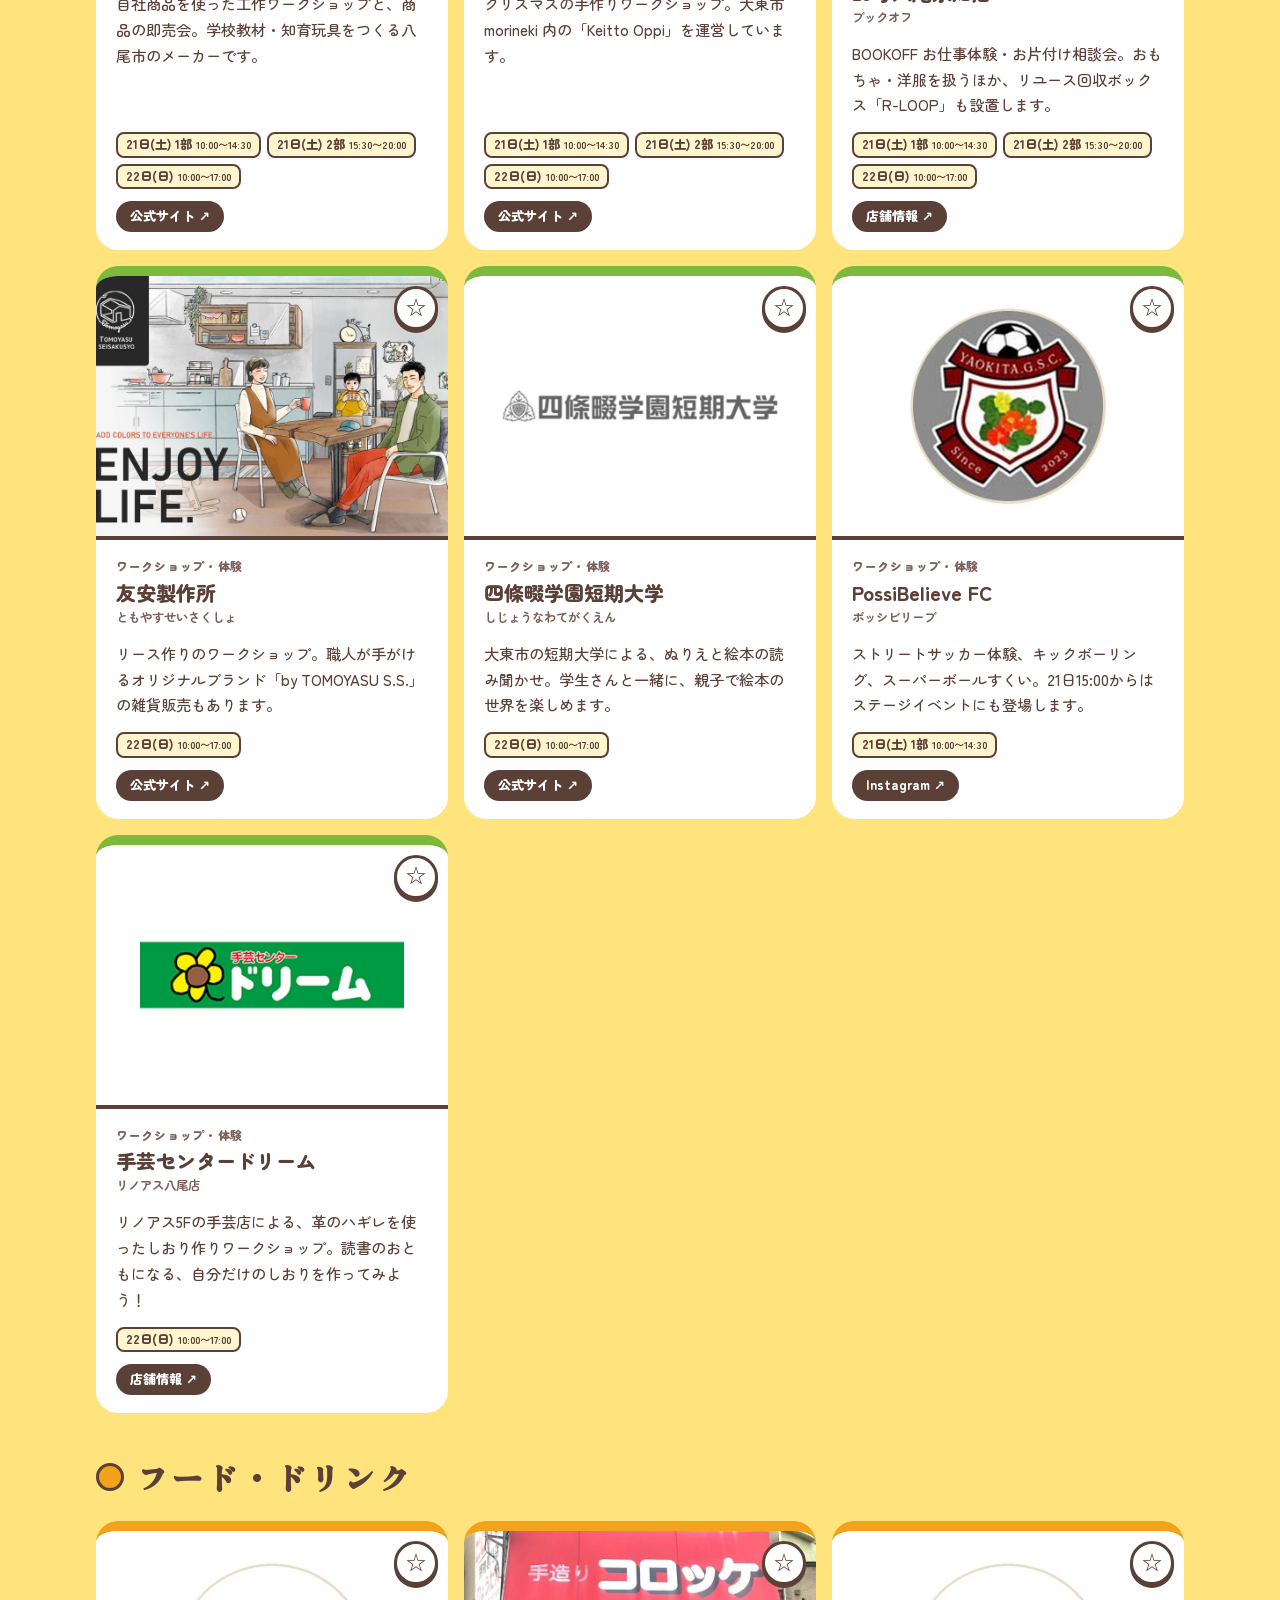
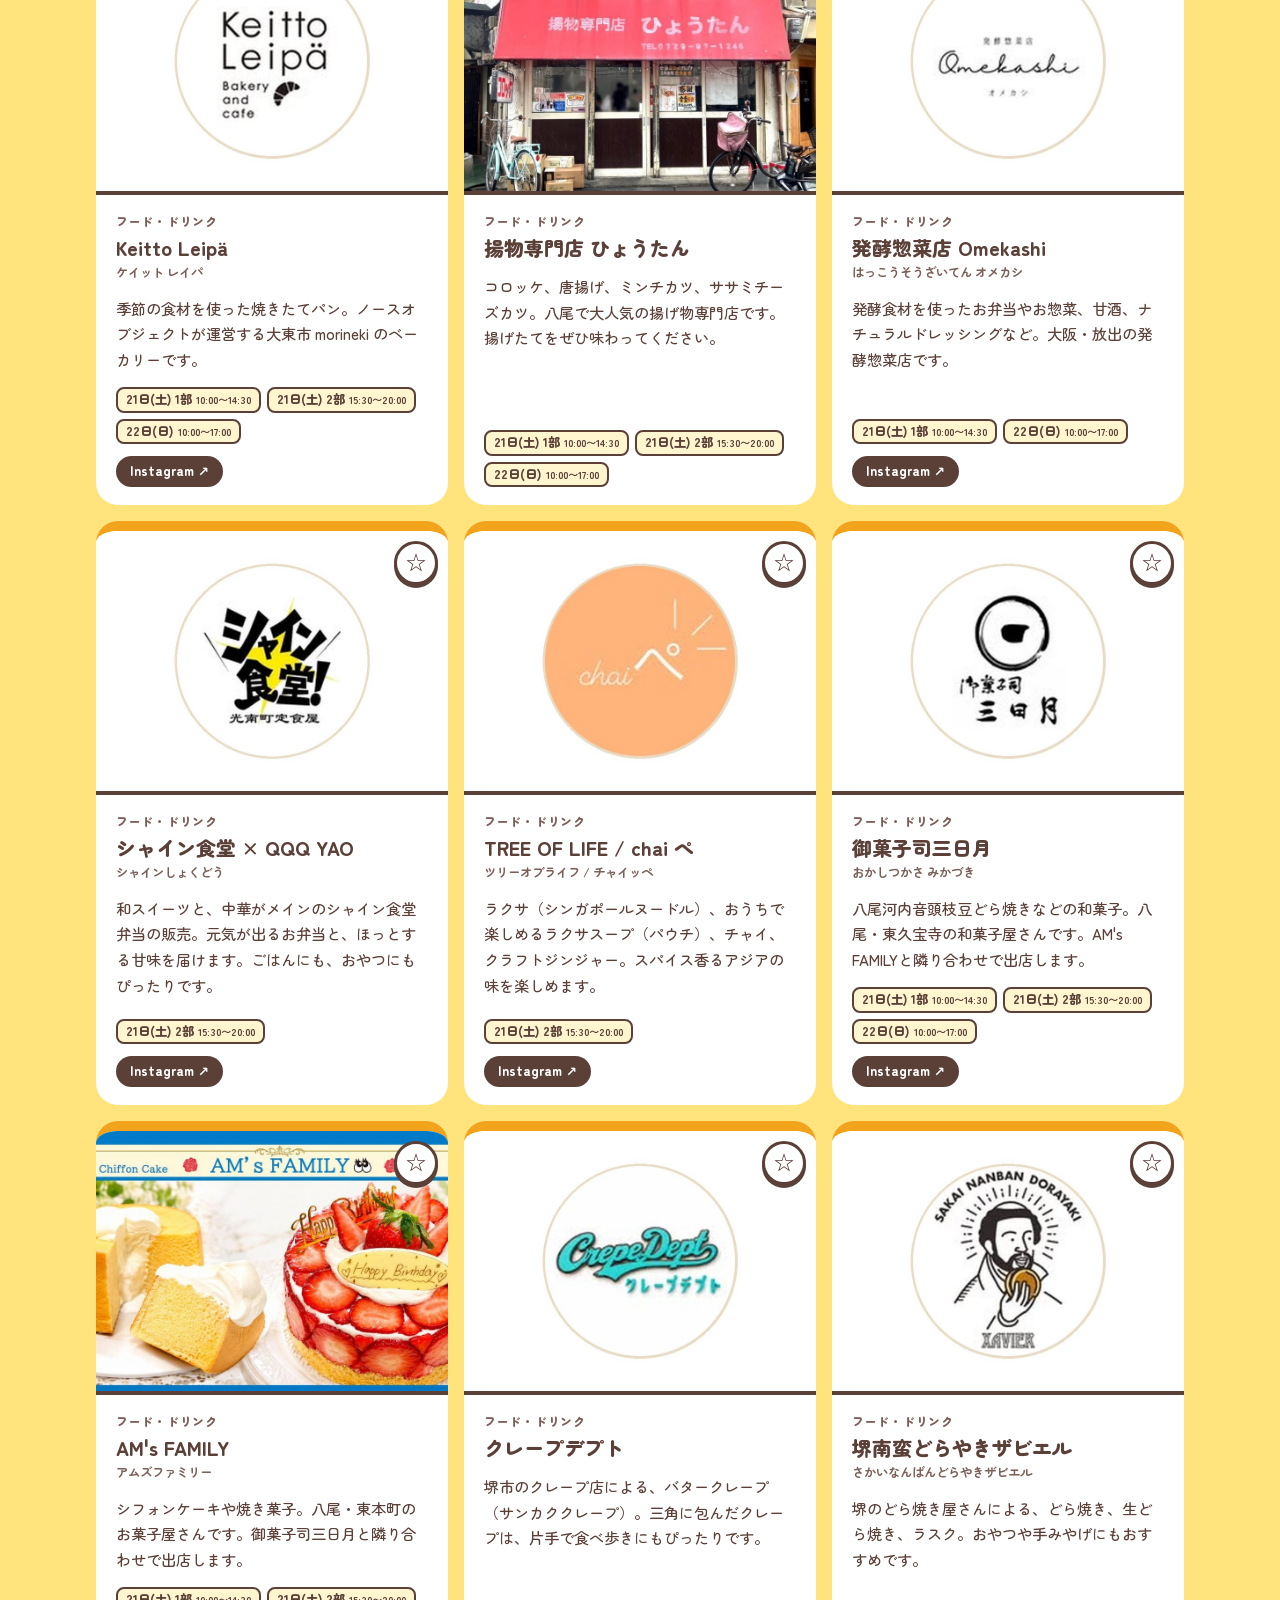
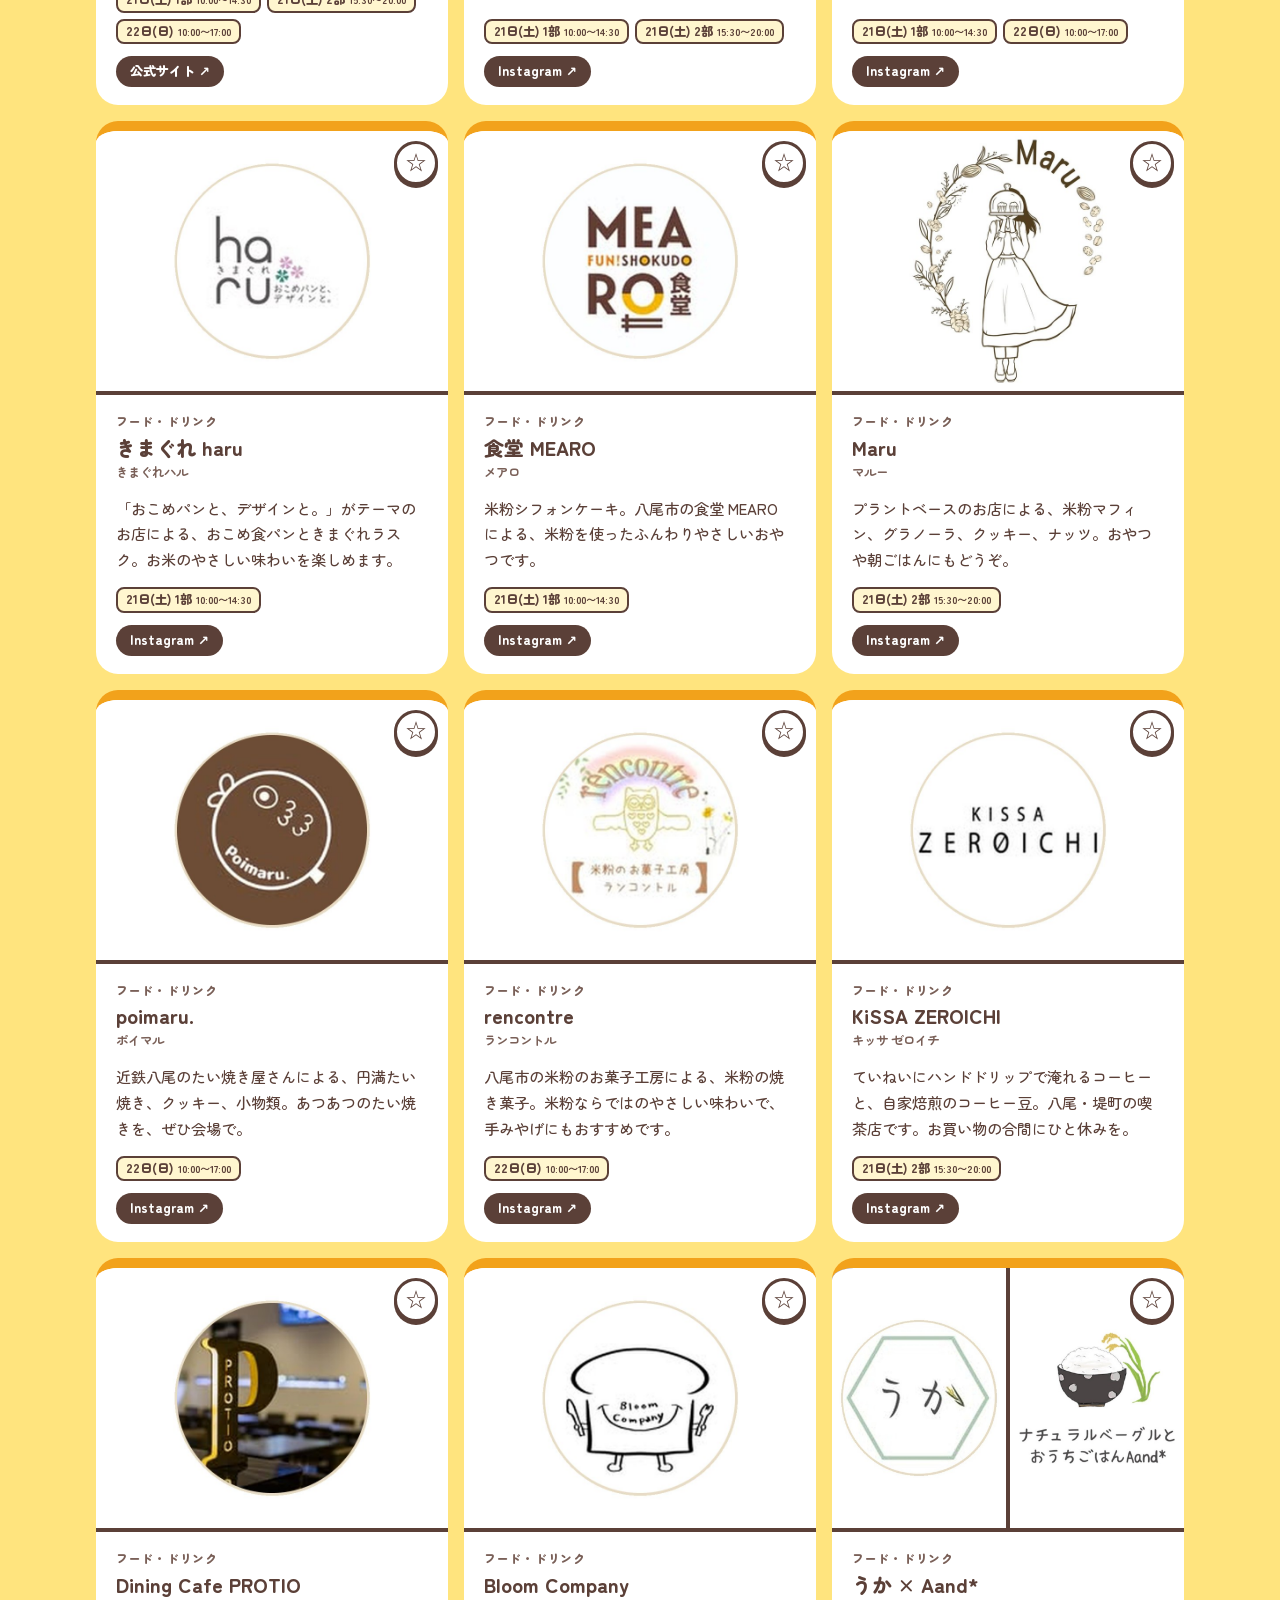
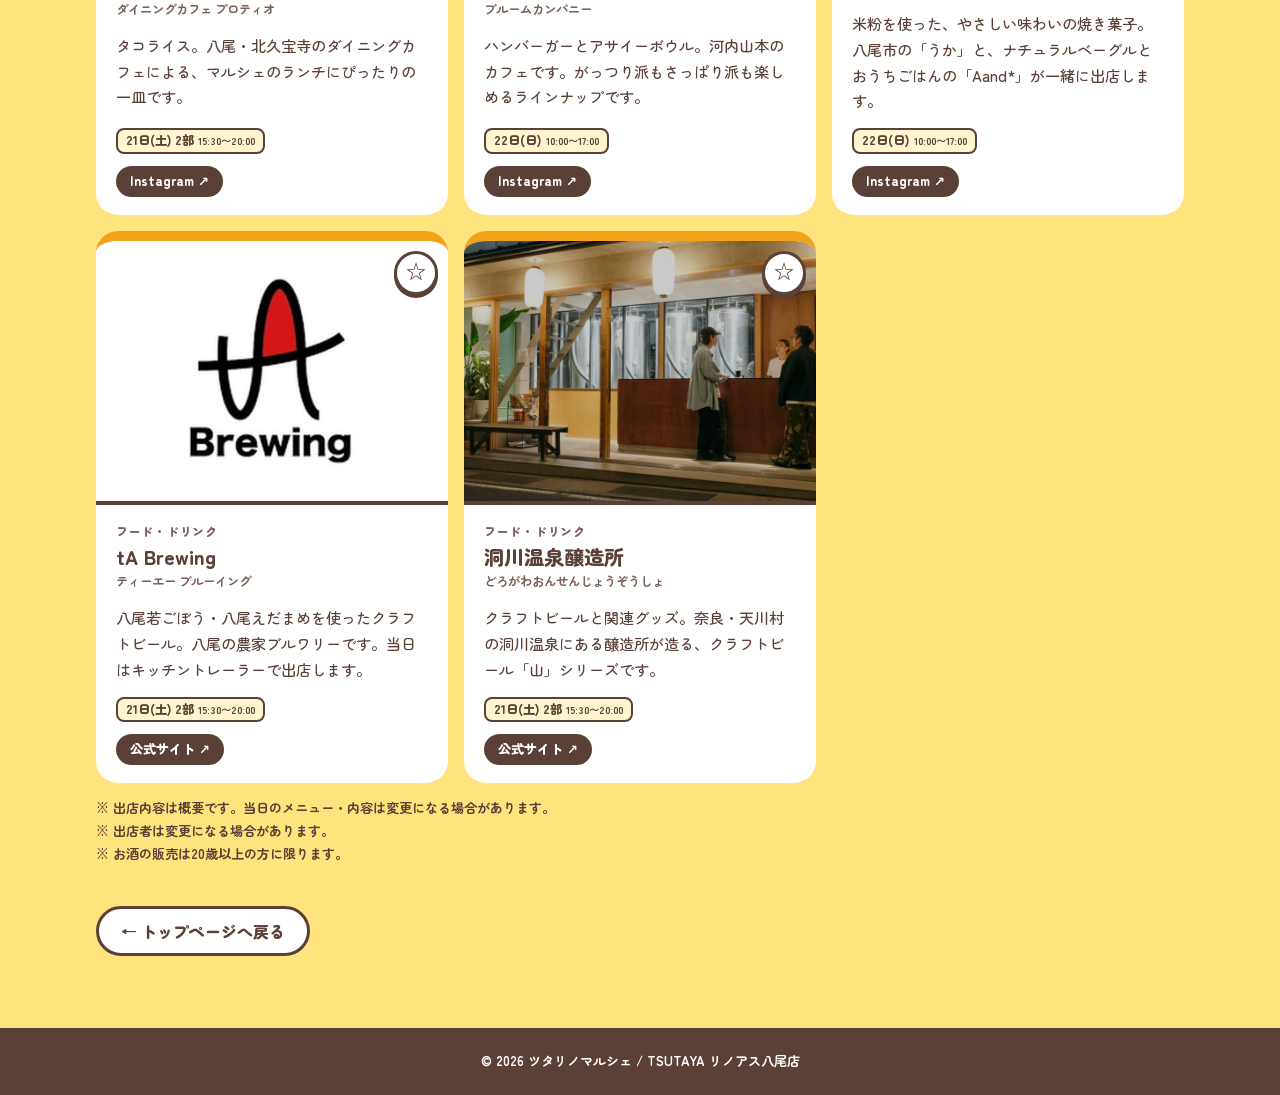
==== commit b7b18907: "絵本ライブ2団体の時間を11:00〜14:00に Co-Authored-By: Claude Opus 5.5 <noreply@anthropic.com>" ====
--- a/vendors.html
+++ b/vendors.html
@@ -171,7 +171,7 @@
 <footer>© 2026 ツタリノマルシェ / TSUTAYA リノアス八尾店</footer>
 <a class="to-top" href="#top" aria-label="ページの先頭へ">▲<br>TOP</a>
 
-<script src="vendors-data.js?v=20261111c"></script>
+<script src="vendors-data.js?v=20261111d"></script>
 <script src="live.js?v=20261109a"></script>
 <script>
 const esc = s => s.replace(/[&<>"]/g, c => ({ "&": "&amp;", "<": "&lt;", ">": "&gt;", '"': "&quot;" }[c]));
@@ -193,7 +193,8 @@
 Object.entries(byGenre).forEach(([key, items]) => {
   const g = GENRES[key];
   const cards = items.map(v => {
-    const when = v.days.map((d, i) => d ? `<span>${PARTS[i].label}<small>${PARTS[i].time}</small></span>` : "").join("");
+    // hours があれば、部の時間ではなくその時間を表示（例：絵本ライブ 11:00〜14:00）
+    const when = v.days.map((d, i) => d ? `<span>${PARTS[i].label}<small>${v.hours || PARTS[i].time}</small></span>` : "").join("");
     const links = (v.links || []).map(([t, u]) => `<a href="${esc(u)}" target="_blank" rel="noopener">${esc(t)}</a>`).join("");
     const desc = v.desc
       ? `<p class="desc">${esc(v.desc)}</p>`
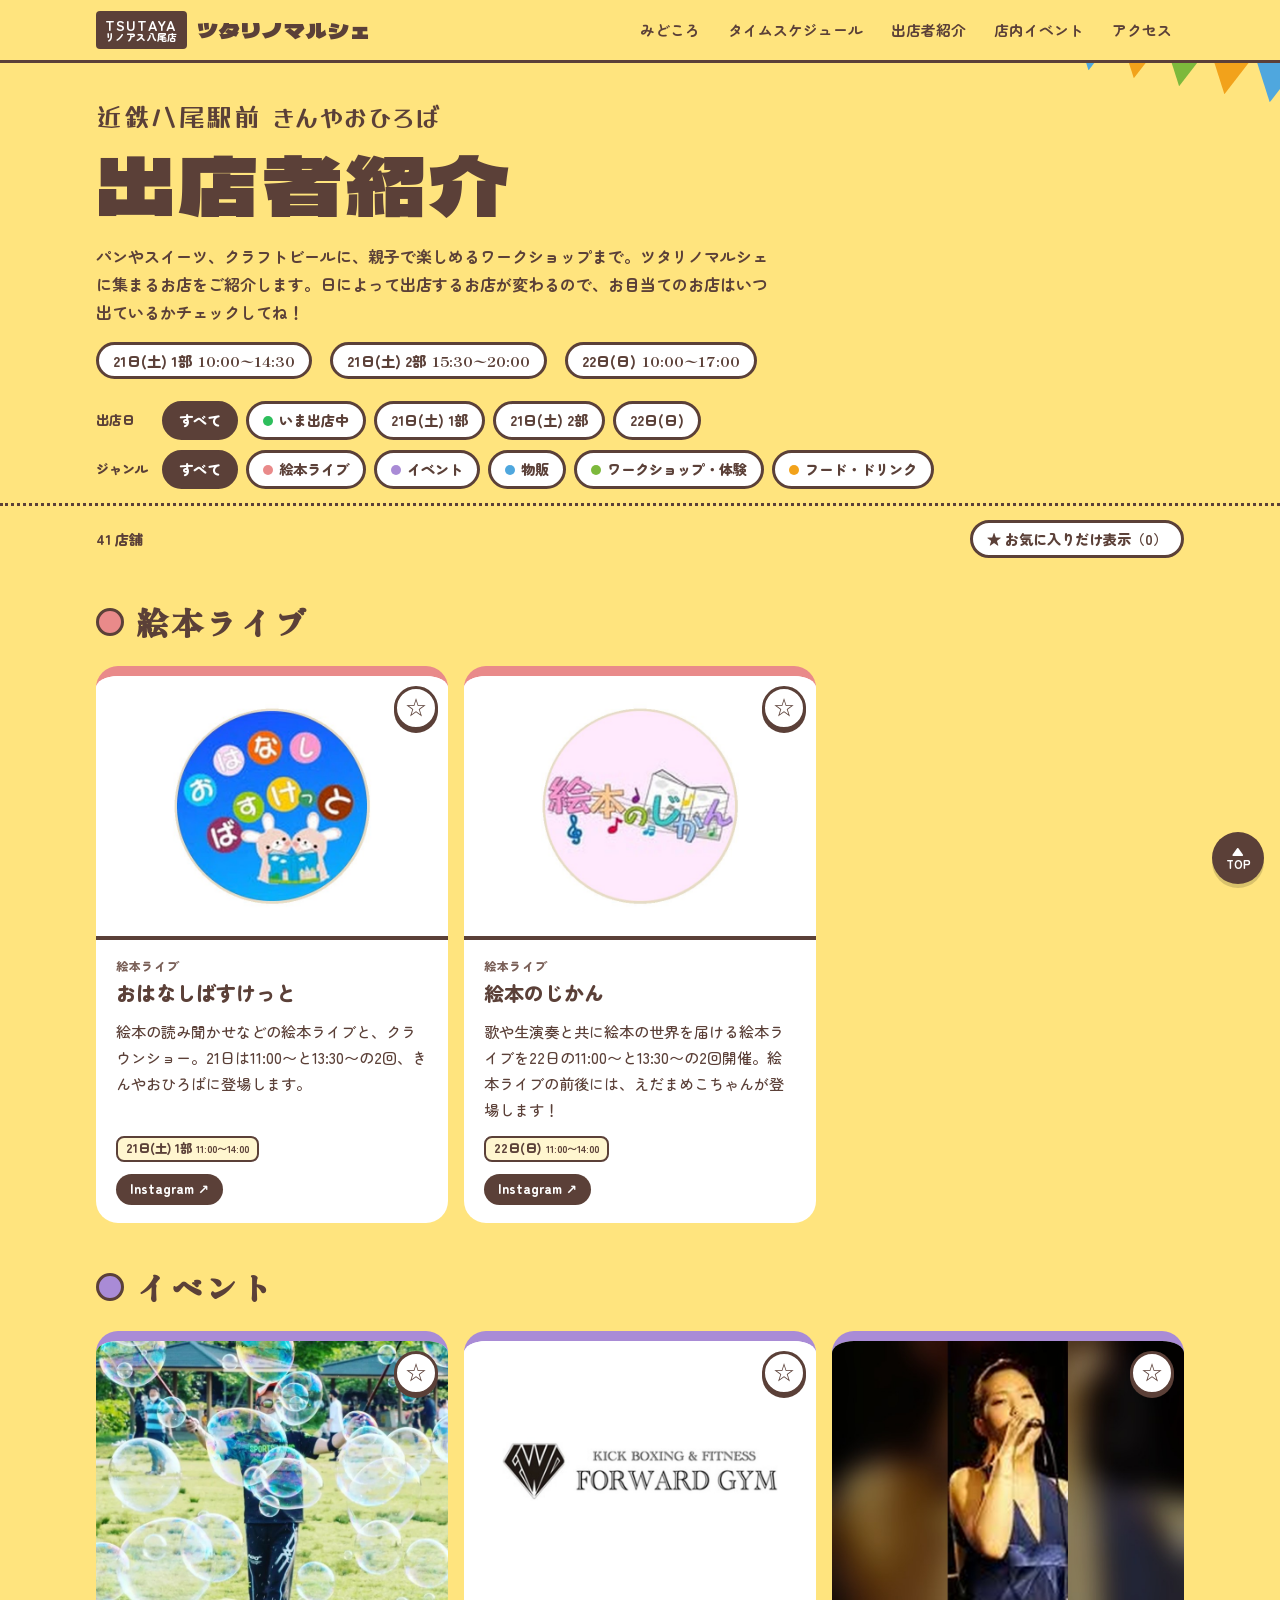
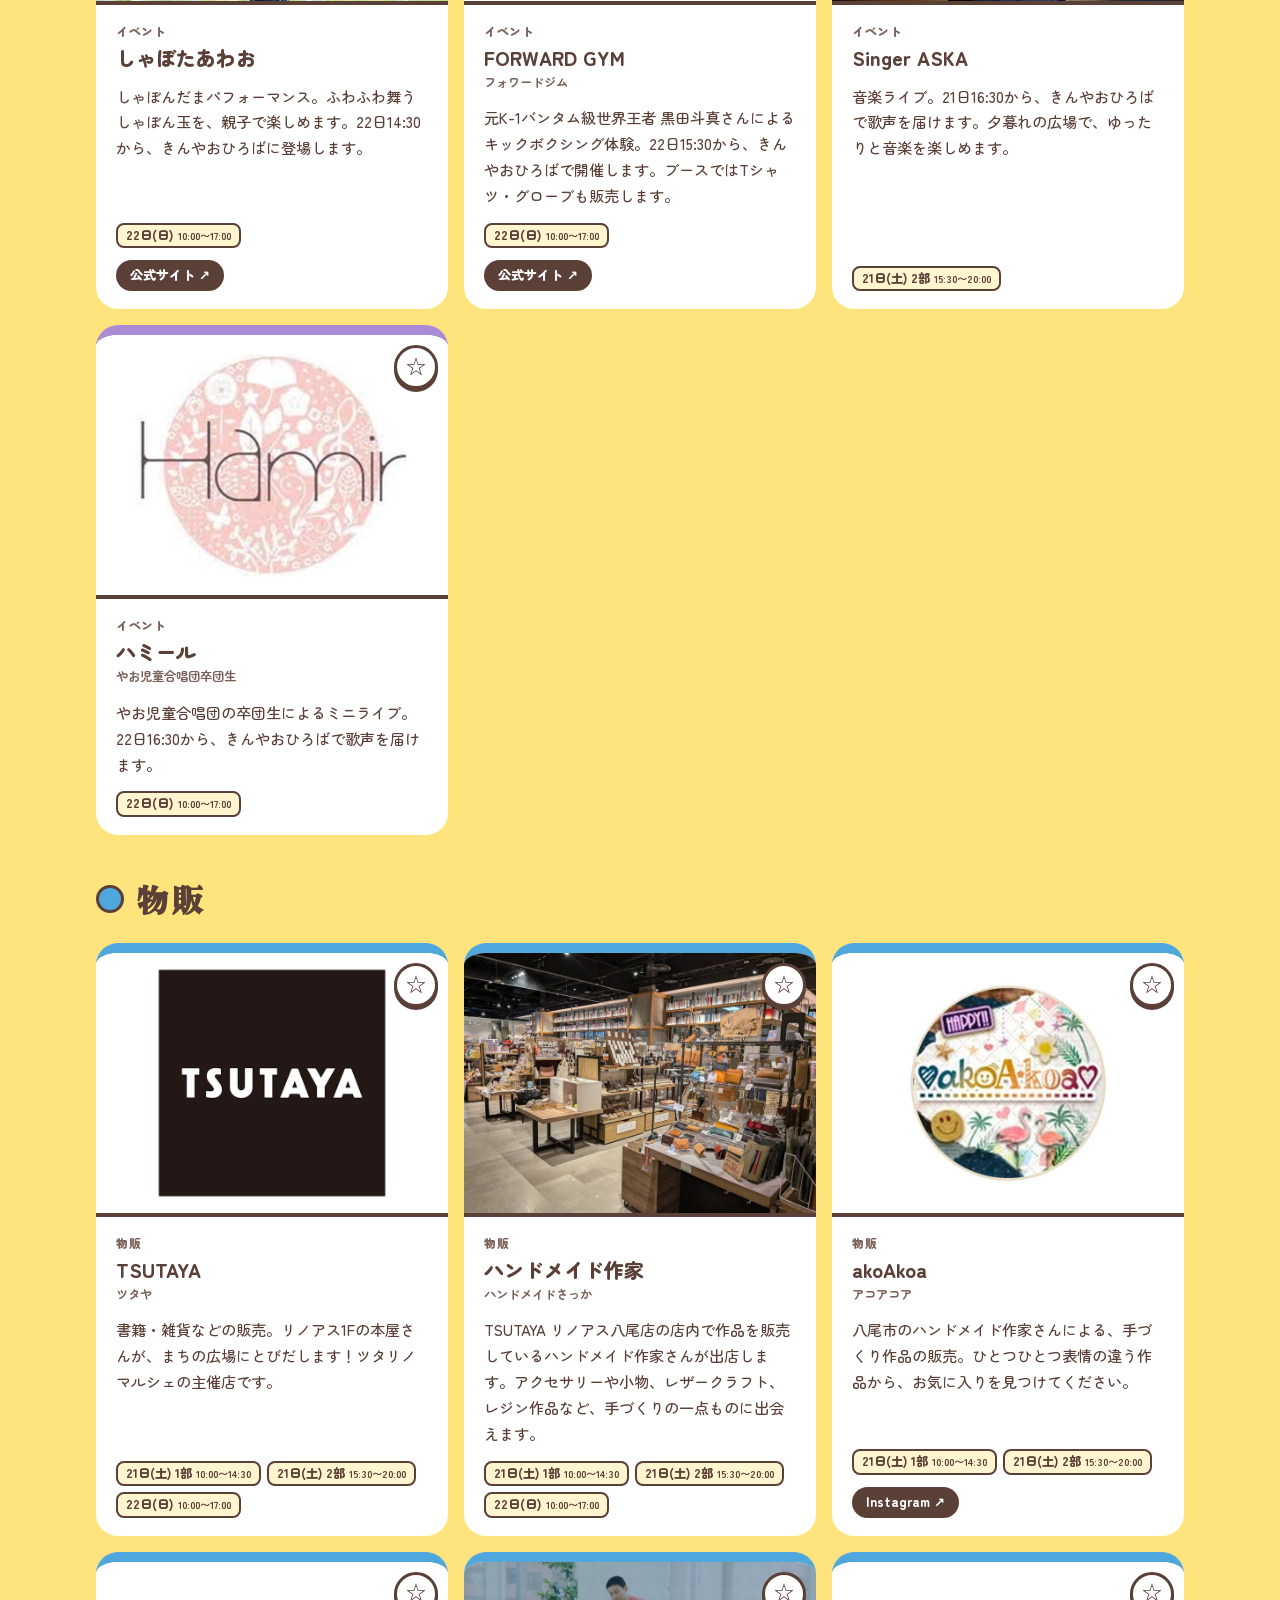
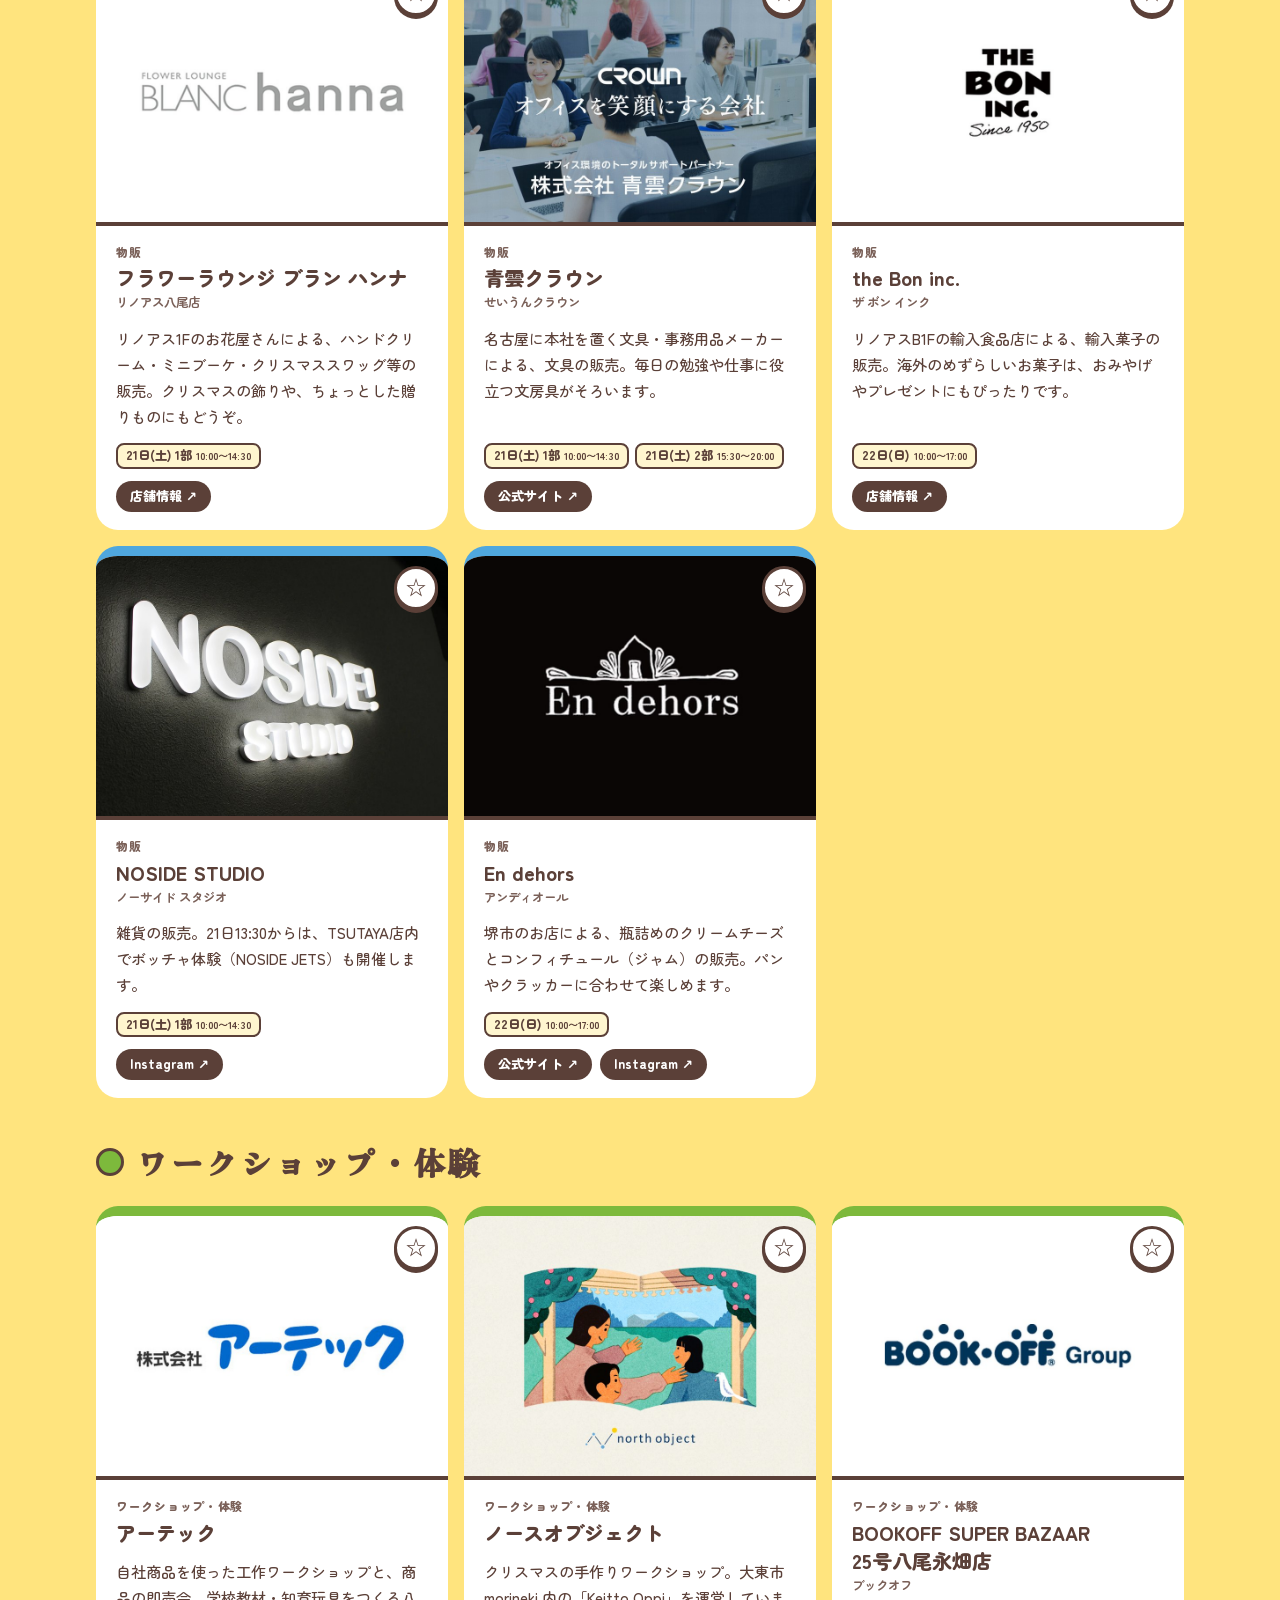
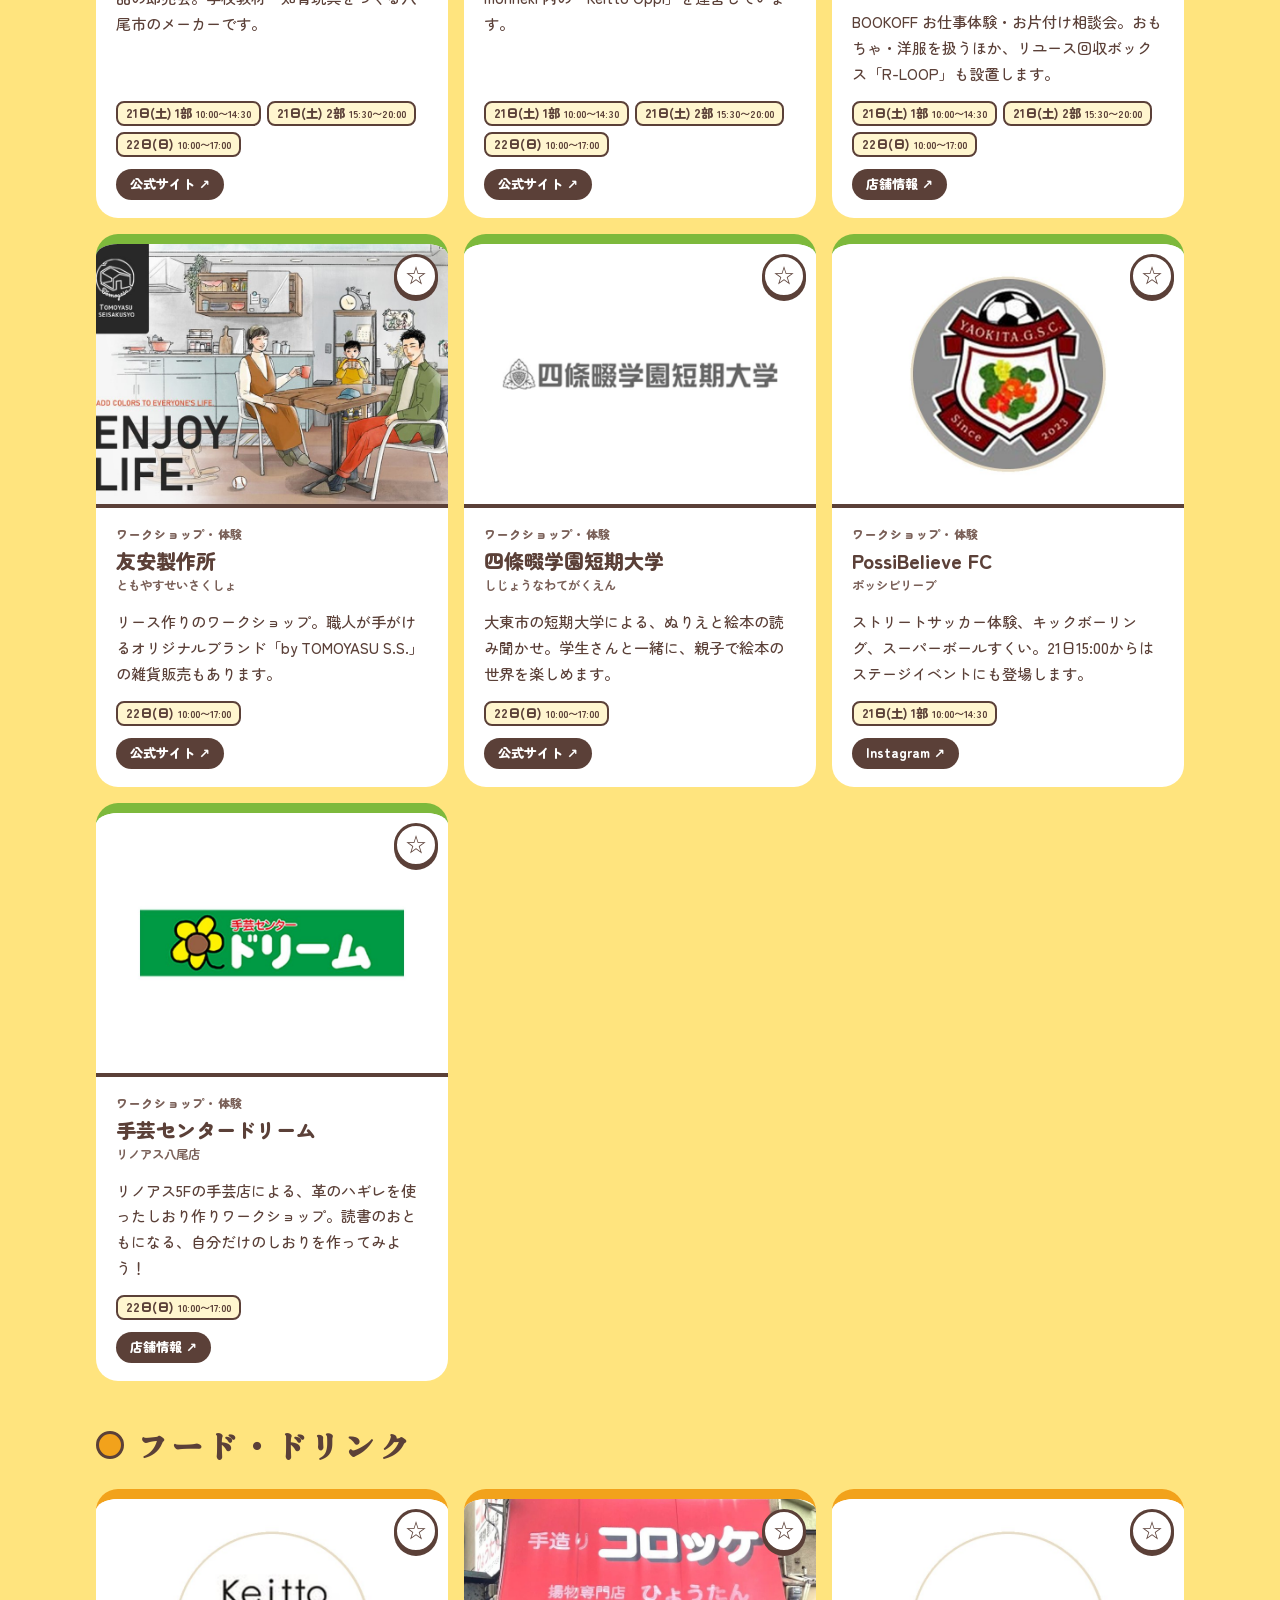
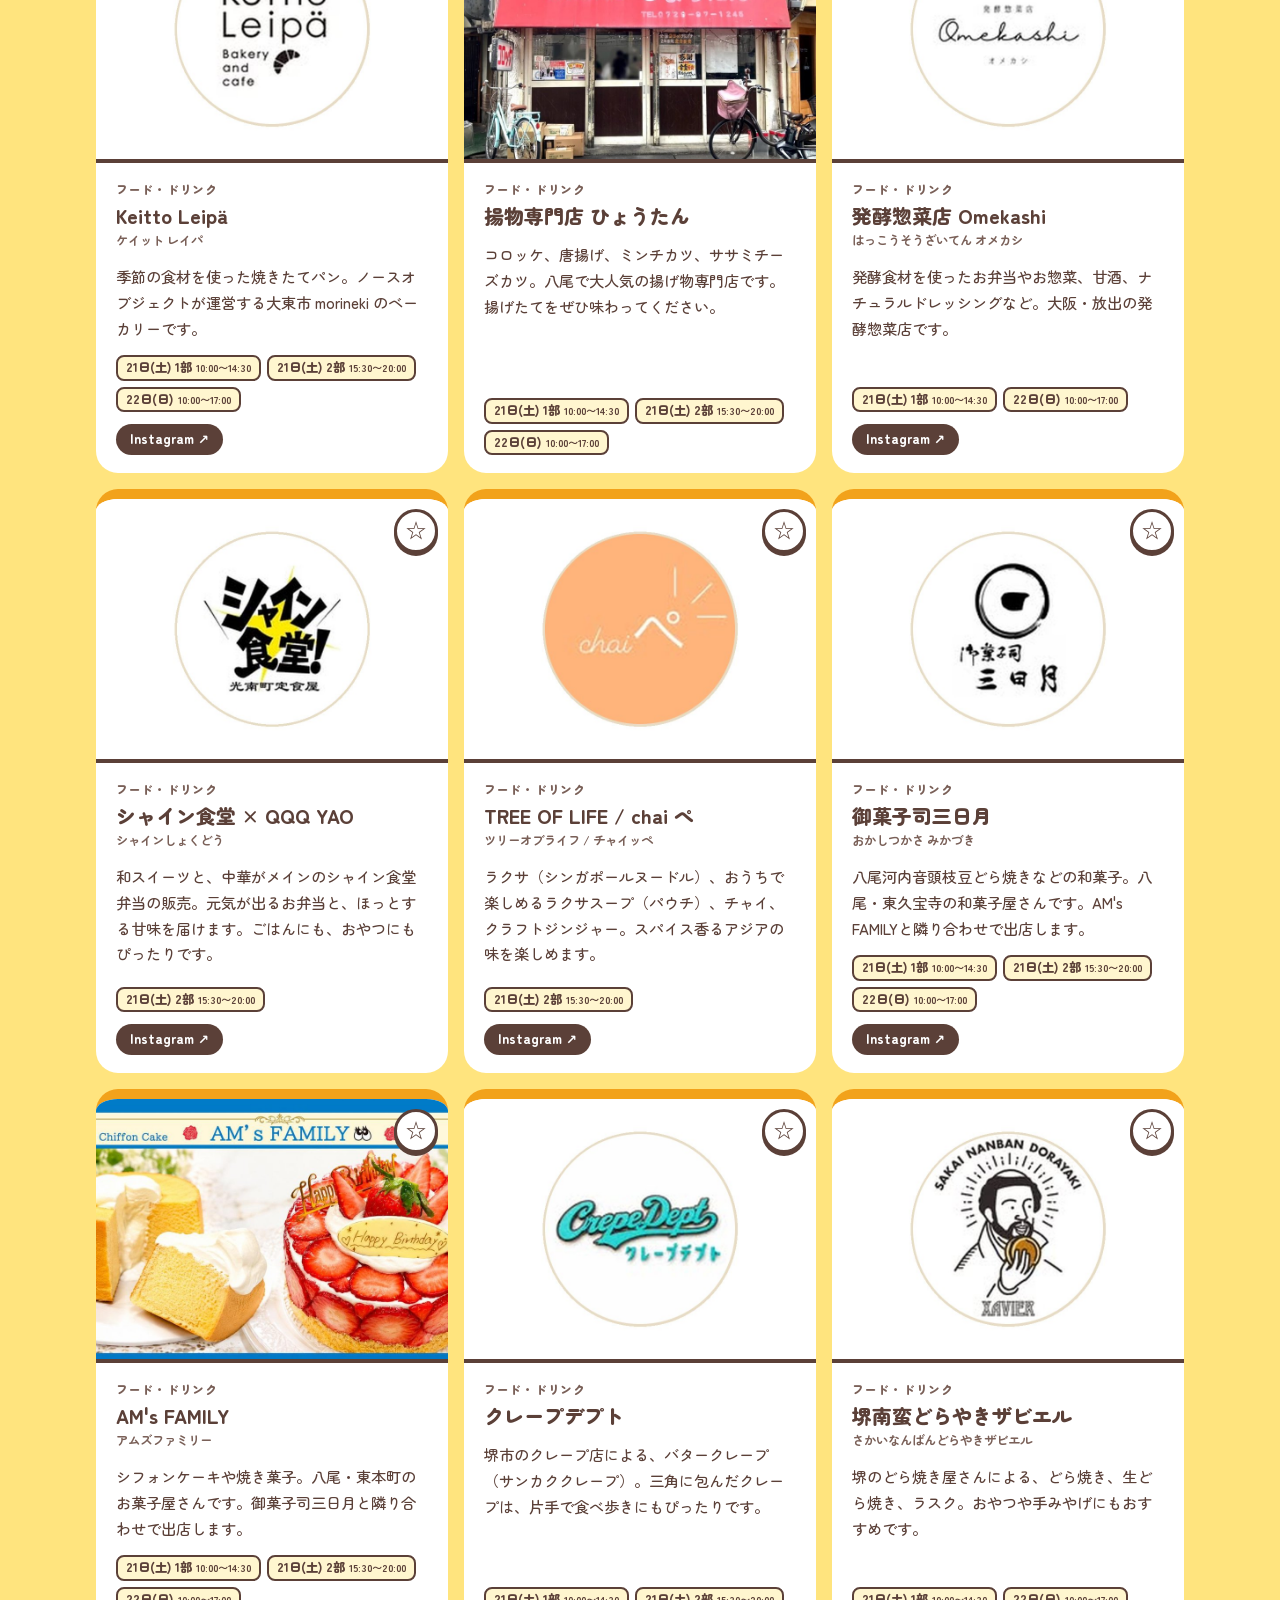
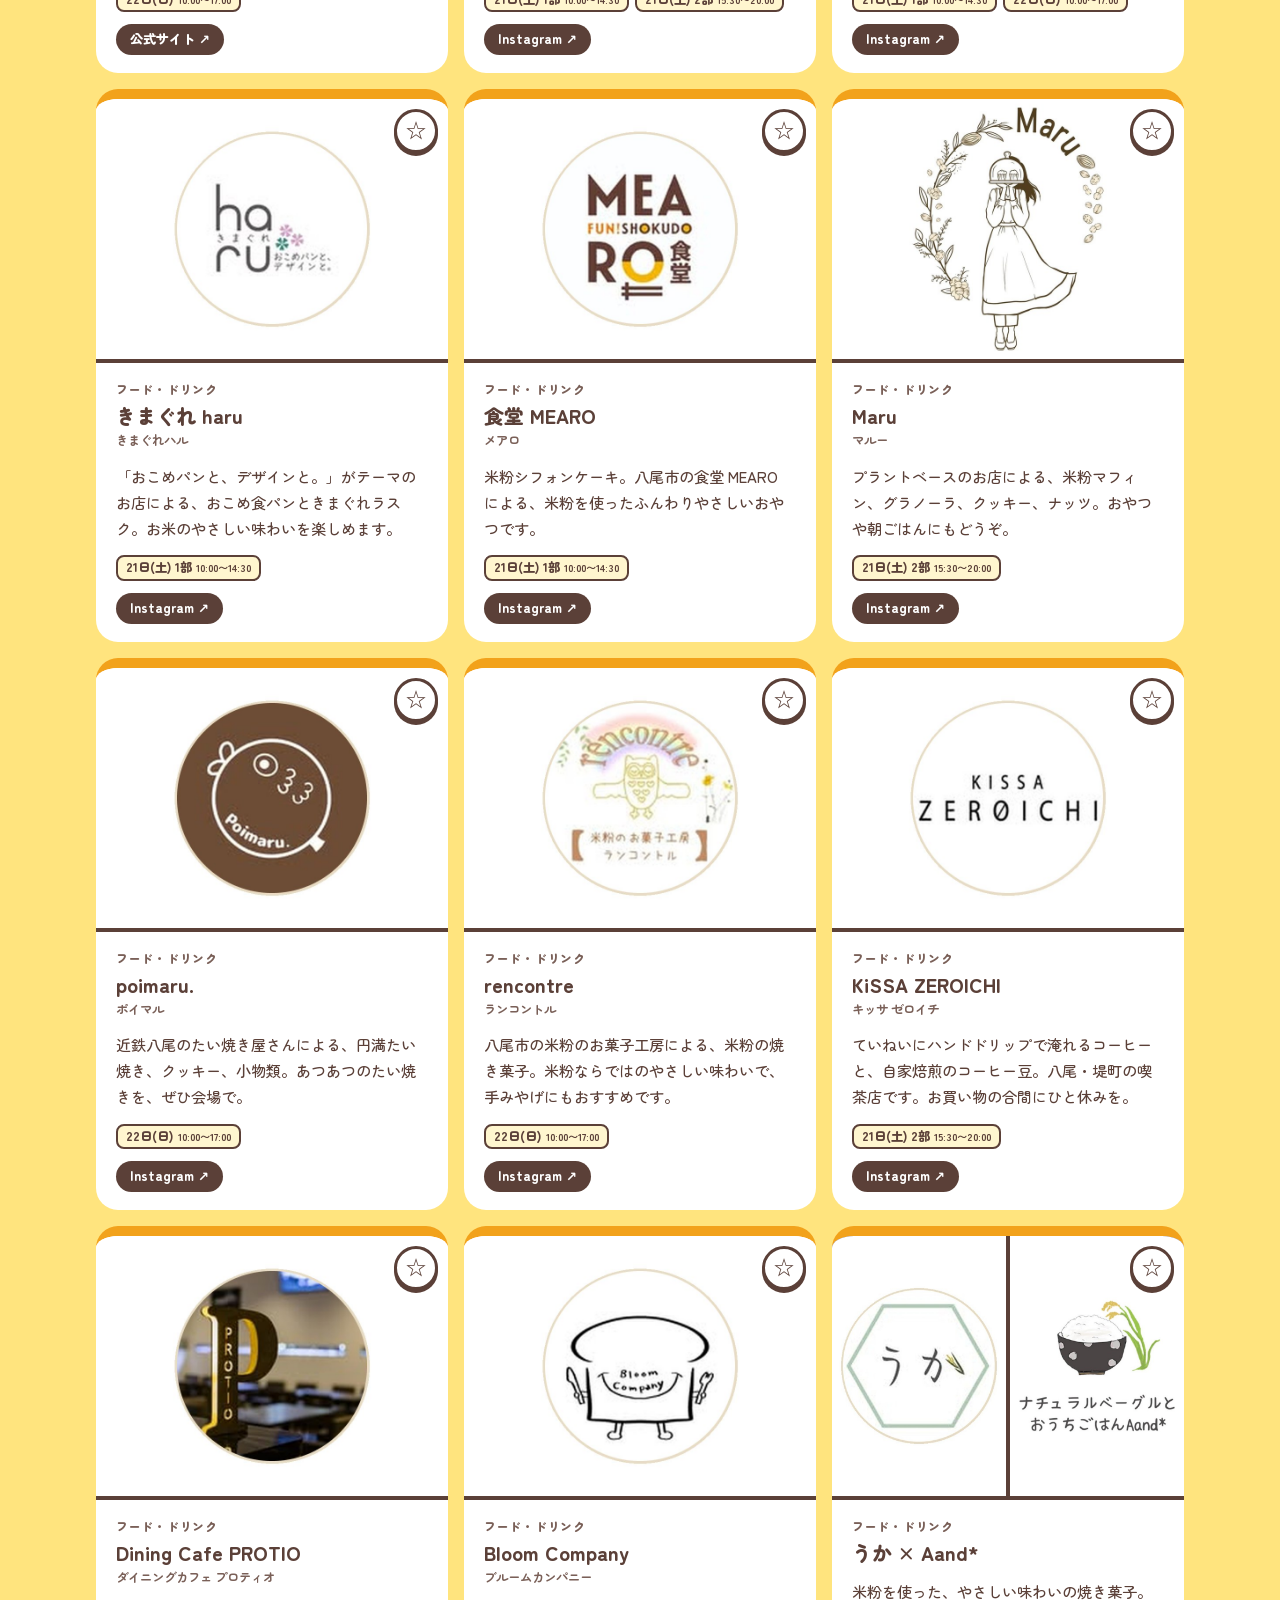
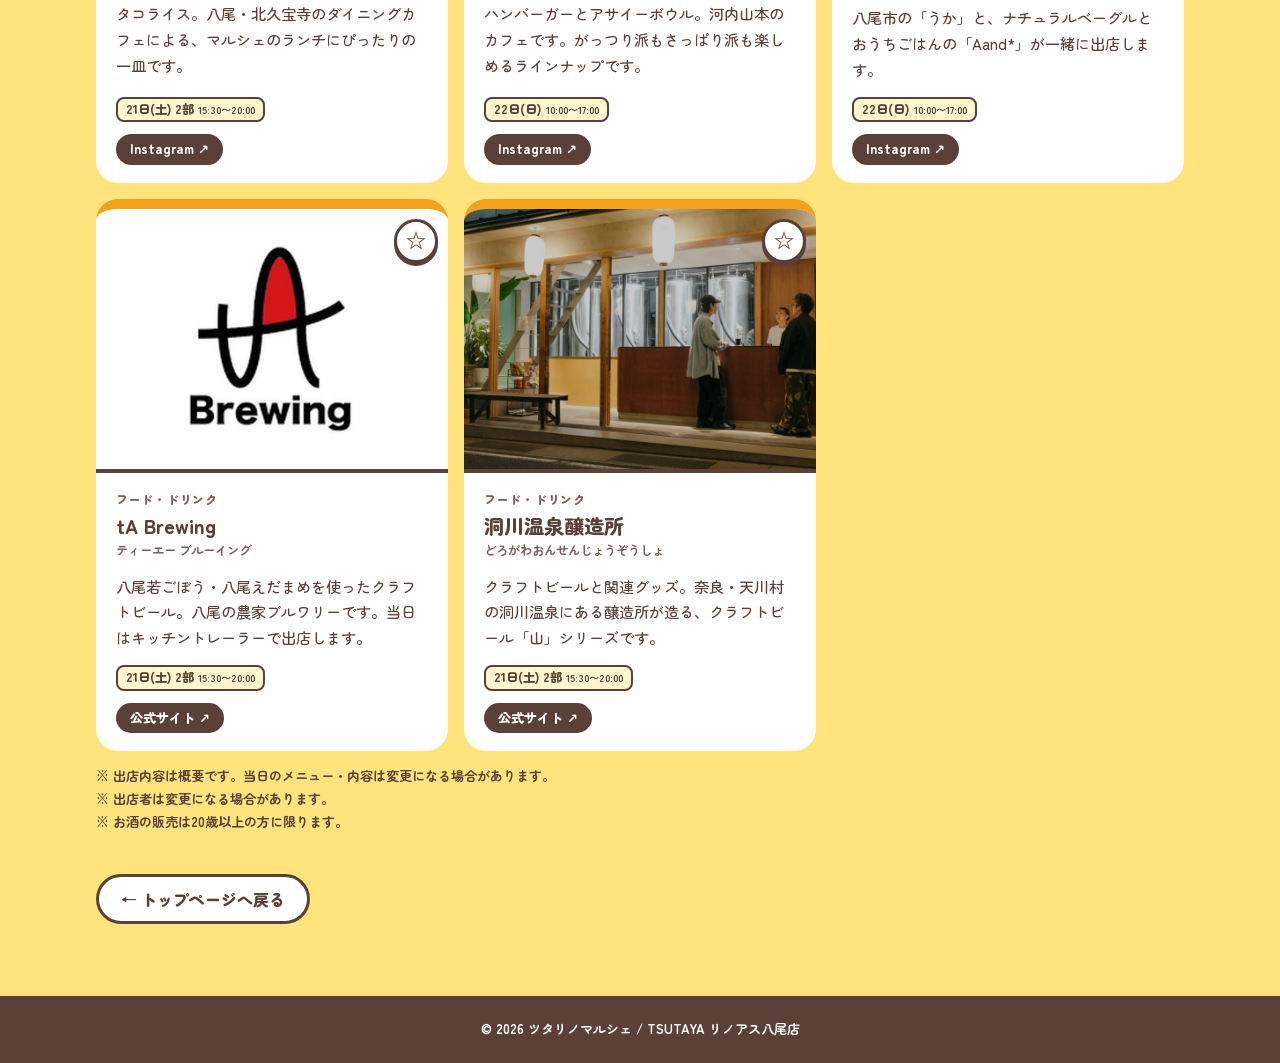
==== commit c602f527: "本番公開：確認用サンプルの帯と検索除けを外し、SNS共有用の設定を追加 Co-Authored-By: Claude Opus 5.5 <noreply@anthropic.com>" ====
--- a/vendors.html
+++ b/vendors.html
@@ -3,8 +3,6 @@
 <head>
 <meta charset="utf-8">
 <meta name="viewport" content="width=device-width,initial-scale=1">
-<!-- 確認用サンプル：本番公開時はこの行と下の sample-bar を削除 -->
-<meta name="robots" content="noindex,nofollow">
 <link rel="manifest" href="manifest.webmanifest">
 <meta name="theme-color" content="#5B4038">
 <link rel="icon" type="image/png" href="images/icons/icon-192.png">
@@ -12,6 +10,14 @@
 <meta name="apple-mobile-web-app-title" content="ツタリノ">
 <title>出店者紹介｜ツタリノマルシェ</title>
 <meta name="description" content="ツタリノマルシェ（2026年11月21日・22日 近鉄八尾駅前 きんやおひろば）に出店するお店・ワークショップの紹介。">
+<meta property="og:type" content="website">
+<meta property="og:url" content="https://tsutaya-yao.github.io/tsutarino-marche/vendors.html">
+<meta property="og:site_name" content="ツタリノマルシェ">
+<meta property="og:title" content="出店者紹介｜ツタリノマルシェ 2026.11.21(土)・22(日)">
+<meta property="og:description" content="ツタリノマルシェに出店するお店・ワークショップ・ステージの紹介。近鉄八尾駅前 きんやおひろば＆TSUTAYA リノアス八尾店。">
+<meta property="og:image" content="https://tsutaya-yao.github.io/tsutarino-marche/images/og.jpg">
+<meta name="twitter:card" content="summary_large_image">
+<link rel="canonical" href="https://tsutaya-yao.github.io/tsutarino-marche/vendors.html">
 <link rel="preconnect" href="https://fonts.googleapis.com">
 <link rel="preconnect" href="https://fonts.gstatic.com" crossorigin>
 <link rel="stylesheet" href="https://fonts.googleapis.com/css2?family=Dela+Gothic+One&family=Yusei+Magic&family=Zen+Antique&family=Zen+Maru+Gothic:wght@500;700;900&family=Shippori+Mincho+B1:wght@700;800&display=swap">
@@ -116,7 +122,6 @@
 </style>
 </head>
 <body>
-<div class="sample-bar">これは出店者さま向けの<b>確認用サンプルページ</b>です（一般公開前）</div>
 
 <header class="site-head">
   <div class="wrap">
